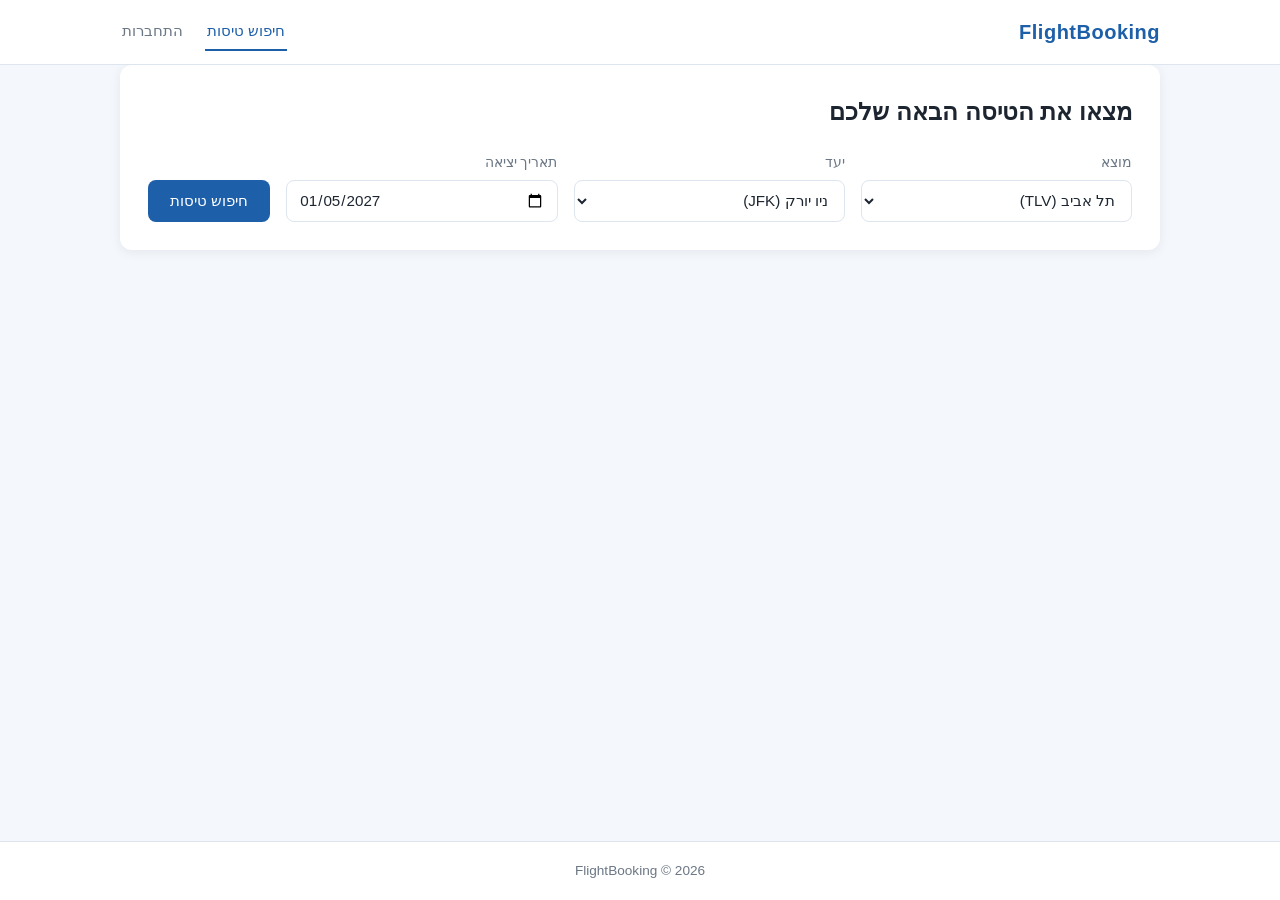
==== index.html @ f6f28b09 "Initial commit - FlightBooking client" ====
<!DOCTYPE html>
<html lang="he" dir="rtl">
<head>
    <meta charset="UTF-8">
    <meta name="viewport" content="width=device-width, initial-scale=1.0">
    <title>FlightBooking — חיפוש טיסות</title>
    <link rel="stylesheet" href="css/style.css">
</head>
<body>
    <header class="site-header">
        <div class="container header-inner">
            <a href="index.html" class="logo">FlightBooking</a>
            <nav class="nav">
                <a href="index.html" class="active">חיפוש טיסות</a>
                <a href="my-bookings.html" id="navMyBookings" hidden>ההזמנות שלי</a>
                <a href="admin.html" id="navAdmin" hidden>הוספת טיסה</a>
                <a href="login.html" id="navLogin">התחברות</a>
                <a href="#" id="navLogout" hidden>התנתקות</a>
            </nav>
        </div>
    </header>

    <main class="container">
        <section class="search-card">
            <h1>מצאו את הטיסה הבאה שלכם</h1>

            <form id="searchForm" class="search-form">
                <div class="field">
                    <label for="origin">מוצא</label>
                    <select id="origin" name="origin" required>
                        <option value="TLV" selected>תל אביב (TLV)</option>
                        <option value="JFK">ניו יורק (JFK)</option>
                        <option value="LHR">לונדון (LHR)</option>
                        <option value="CDG">פריז (CDG)</option>
                    </select>
                </div>

                <div class="field">
                    <label for="destination">יעד</label>
                    <select id="destination" name="destination" required>
                        <option value="TLV">תל אביב (TLV)</option>
                        <option value="JFK" selected>ניו יורק (JFK)</option>
                        <option value="LHR">לונדון (LHR)</option>
                        <option value="CDG">פריז (CDG)</option>
                    </select>
                </div>

                <div class="field">
                    <label for="departureDate">תאריך יציאה</label>
                    <input type="date" id="departureDate" name="departureDate" required>
                </div>

                <button type="submit" class="btn btn-primary">חיפוש טיסות</button>
            </form>

            <div id="searchMessage" class="message" style="display:none"></div>
        </section>

        <section id="resultsSection" hidden>
            <h2>טיסות זמינות</h2>
            <div id="results" class="results-grid"></div>
            <div id="pagination" class="pagination"></div>
        </section>
    </main>

    <footer class="site-footer">
        <div class="container">FlightBooking &copy; 2026</div>
    </footer>

    <script src="js/api.js"></script>
    <script src="js/auth.js"></script> 
    <script src="js/flights.js"></script>
</body>
</html>
---- css/style.css ----
/* ===== בסיס ===== */
* {
    box-sizing: border-box;
    margin: 0;
    padding: 0;
}

:root {
    --primary: #1d5fa8;
    --primary-dark: #14457d;
    --accent: #2e8b57;
    --danger: #b3261e;
    --bg: #f4f7fb;
    --card: #ffffff;
    --text: #1c2530;
    --muted: #6b7785;
    --border: #dde5ee;
    --radius: 12px;
    --shadow: 0 2px 12px rgba(21, 45, 75, 0.07);
}

body {
    font-family: "Segoe UI", "Arial", sans-serif;
    background: var(--bg);
    color: var(--text);
    line-height: 1.6;
    min-height: 100vh;
    display: flex;
    flex-direction: column;
}

.container {
    width: 100%;
    max-width: 1080px;
    margin: 0 auto;
    padding: 0 20px;
}

/* ===== כותרת ===== */
.site-header {
    background: var(--card);
    border-bottom: 1px solid var(--border);
    position: sticky;
    top: 0;
    z-index: 10;
}

.header-inner {
    display: flex;
    align-items: center;
    justify-content: space-between;
    height: 64px;
}

.logo {
    font-size: 1.25rem;
    font-weight: 700;
    color: var(--primary);
    text-decoration: none;
    letter-spacing: .5px;
}

.nav {
    display: flex;
    gap: 20px;
    align-items: center;
}

.nav a {
    color: var(--muted);
    text-decoration: none;
    font-size: .95rem;
    padding: 6px 2px;
    border-bottom: 2px solid transparent;
}

.nav a:hover,
.nav a.active {
    color: var(--primary);
    border-bottom-color: var(--primary);
}

/* ===== ראשי ===== */
main {
    flex: 1;
    padding: 32px 20px 48px;
}

h1 {
    font-size: 1.5rem;
    margin-bottom: 20px;
    font-weight: 600;
}

h2 {
    font-size: 1.2rem;
    margin: 32px 0 16px;
    font-weight: 600;
}

/* ===== כרטיס חיפוש ===== */
.search-card {
    background: var(--card);
    border-radius: var(--radius);
    box-shadow: var(--shadow);
    padding: 28px;
}

.search-form {
    display: grid;
    grid-template-columns: repeat(3, 1fr) auto;
    gap: 16px;
    align-items: end;
}

.field {
    display: flex;
    flex-direction: column;
    gap: 6px;
}

.field label {
    font-size: .875rem;
    color: var(--muted);
    font-weight: 500;
}

.field input,
.field select {
    height: 42px;
    padding: 0 12px;
    border: 1px solid var(--border);
    border-radius: 8px;
    background: #fff;
    font-size: .95rem;
    font-family: inherit;
    color: var(--text);
}

.field input:focus,
.field select:focus {
    outline: none;
    border-color: var(--primary);
    box-shadow: 0 0 0 3px rgba(29, 95, 168, .12);
}

/* ===== כפתורים ===== */
.btn {
    display: inline-flex;
    align-items: center;
    justify-content: center;
    height: 42px;
    padding: 0 22px;
    border: none;
    border-radius: 8px;
    font-size: .95rem;
    font-family: inherit;
    font-weight: 500;
    cursor: pointer;
    text-decoration: none;
    transition: background .15s, opacity .15s;
    white-space: nowrap;
}

.btn-primary {
    background: var(--primary);
    color: #fff;
}

.btn-primary:hover {
    background: var(--primary-dark);
}

.btn-secondary {
    background: #eef3f9;
    color: var(--primary);
}

.btn-secondary:hover {
    background: #e1eaf5;
}

.btn.disabled,
.btn:disabled {
    opacity: .5;
    pointer-events: none;
}

/* ===== תוצאות ===== */
.results-grid {
    display: flex;
    flex-direction: column;
    gap: 14px;
}

.flight-card {
    background: var(--card);
    border-radius: var(--radius);
    box-shadow: var(--shadow);
    padding: 20px 24px;
    display: flex;
    justify-content: space-between;
    align-items: center;
    gap: 20px;
    flex-wrap: wrap;
}

.flight-main {
    display: flex;
    flex-direction: column;
    gap: 6px;
}

.flight-number {
    font-size: .8rem;
    color: var(--muted);
    letter-spacing: .5px;
}

.flight-route {
    display: flex;
    align-items: center;
    gap: 12px;
    font-size: 1.15rem;
    font-weight: 600;
}

.flight-route .arrow {
    color: var(--muted);
    font-weight: 400;
}

.flight-time {
    display: flex;
    gap: 20px;
    font-size: .875rem;
    color: var(--muted);
    flex-wrap: wrap;
}

.flight-side {
    display: flex;
    align-items: center;
    gap: 18px;
}

.flight-price {
    font-size: 1.2rem;
    font-weight: 700;
    color: var(--accent);
}

/* ===== עימוד ===== */
.pagination {
    display: flex;
    gap: 8px;
    justify-content: center;
    margin-top: 24px;
    flex-wrap: wrap;
}

.btn-page {
    background: var(--card);
    color: var(--text);
    border: 1px solid var(--border);
    min-width: 40px;
    padding: 0 12px;
}

.btn-page.active {
    background: var(--primary);
    color: #fff;
    border-color: var(--primary);
}

/* ===== הודעות ===== */
.message {
    margin-top: 16px;
    padding: 12px 16px;
    border-radius: 8px;
    font-size: .9rem;
    background: #fdecea;
    color: var(--danger);
    border: 1px solid #f5c6c3;
}

.message-info {
    background: #eef3f9;
    color: var(--primary);
    border-color: #cfe0f3;
}

.message-success {
    background: #e8f5ee;
    color: var(--accent);
    border-color: #bfe3cf;
}

/* ===== טופס כללי ===== */
.form-card {
    background: var(--card);
    border-radius: var(--radius);
    box-shadow: var(--shadow);
    padding: 28px;
    max-width: 520px;
    margin: 0 auto;
}

.form-row {
    display: flex;
    flex-direction: column;
    gap: 6px;
    margin-bottom: 16px;
}

.form-row label {
    font-size: .875rem;
    color: var(--muted);
}

.form-row input,
.form-row select,
.form-row textarea {
    padding: 10px 12px;
    border: 1px solid var(--border);
    border-radius: 8px;
    font-size: .95rem;
    font-family: inherit;
}

.form-actions {
    display: flex;
    gap: 12px;
    margin-top: 8px;
}

/* ===== מושבים ===== */
.legend {
    display: flex;
    gap: 20px;
    margin-bottom: 16px;
    font-size: .85rem;
    color: var(--muted);
}

.legend span::before {
    content: "";
    display: inline-block;
    width: 14px;
    height: 14px;
    border-radius: 4px;
    margin-inline-end: 6px;
    vertical-align: -2px;
}

.legend .available::before { background: #e8f5ee; border: 1px solid var(--accent); }
.legend .booked::before { background: #e3e7ec; border: 1px solid #b8c2cd; }
.legend .selected::before { background: var(--primary); border: 1px solid var(--primary); }

.seats-grid {
    display: grid;
    grid-template-columns: repeat(auto-fill, minmax(64px, 1fr));
    gap: 10px;
    background: var(--card);
    padding: 24px;
    border-radius: var(--radius);
    box-shadow: var(--shadow);
}

.seat {
    height: 48px;
    border-radius: 8px;
    border: 1px solid var(--accent);
    background: #e8f5ee;
    color: var(--accent);
    font-size: .85rem;
    font-weight: 600;
    cursor: pointer;
    font-family: inherit;
}

.seat.booked {
    background: #e3e7ec;
    border-color: #b8c2cd;
    color: #8a95a1;
    cursor: not-allowed;
}

.seat.selected {
    background: var(--primary);
    border-color: var(--primary);
    color: #fff;
}

/* ===== סיכום ואישור ===== */
.summary-box {
    background: var(--card);
    border-radius: var(--radius);
    box-shadow: var(--shadow);
    padding: 24px;
    margin-bottom: 20px;
}

.summary-row {
    display: flex;
    justify-content: space-between;
    padding: 8px 0;
    border-bottom: 1px dashed var(--border);
    font-size: .95rem;
}

.summary-row:last-child {
    border-bottom: none;
    font-weight: 700;
    font-size: 1.05rem;
}

.summary-row .label {
    color: var(--muted);
}

.badge {
    display: inline-block;
    padding: 4px 12px;
    border-radius: 999px;
    font-size: .8rem;
    background: #e8f5ee;
    color: var(--accent);
}

.big-reference {
    font-size: 2rem;
    font-weight: 700;
    letter-spacing: 4px;
    color: var(--primary);
    text-align: center;
    margin: 16px 0;
}

/* ===== כותרת תחתונה ===== */
.site-footer {
    background: var(--card);
    border-top: 1px solid var(--border);
    padding: 18px 0;
    text-align: center;
    color: var(--muted);
    font-size: .85rem;
}

/* ===== רספונסיבי ===== */
@media (max-width: 720px) {
    .search-form {
        grid-template-columns: 1fr;
    }

    .flight-card {
        flex-direction: column;
        align-items: stretch;
    }

    .flight-side {
        justify-content: space-between;
    }

    .header-inner {
        height: auto;
        padding: 12px 0;
        flex-direction: column;
        gap: 10px;
    }
}
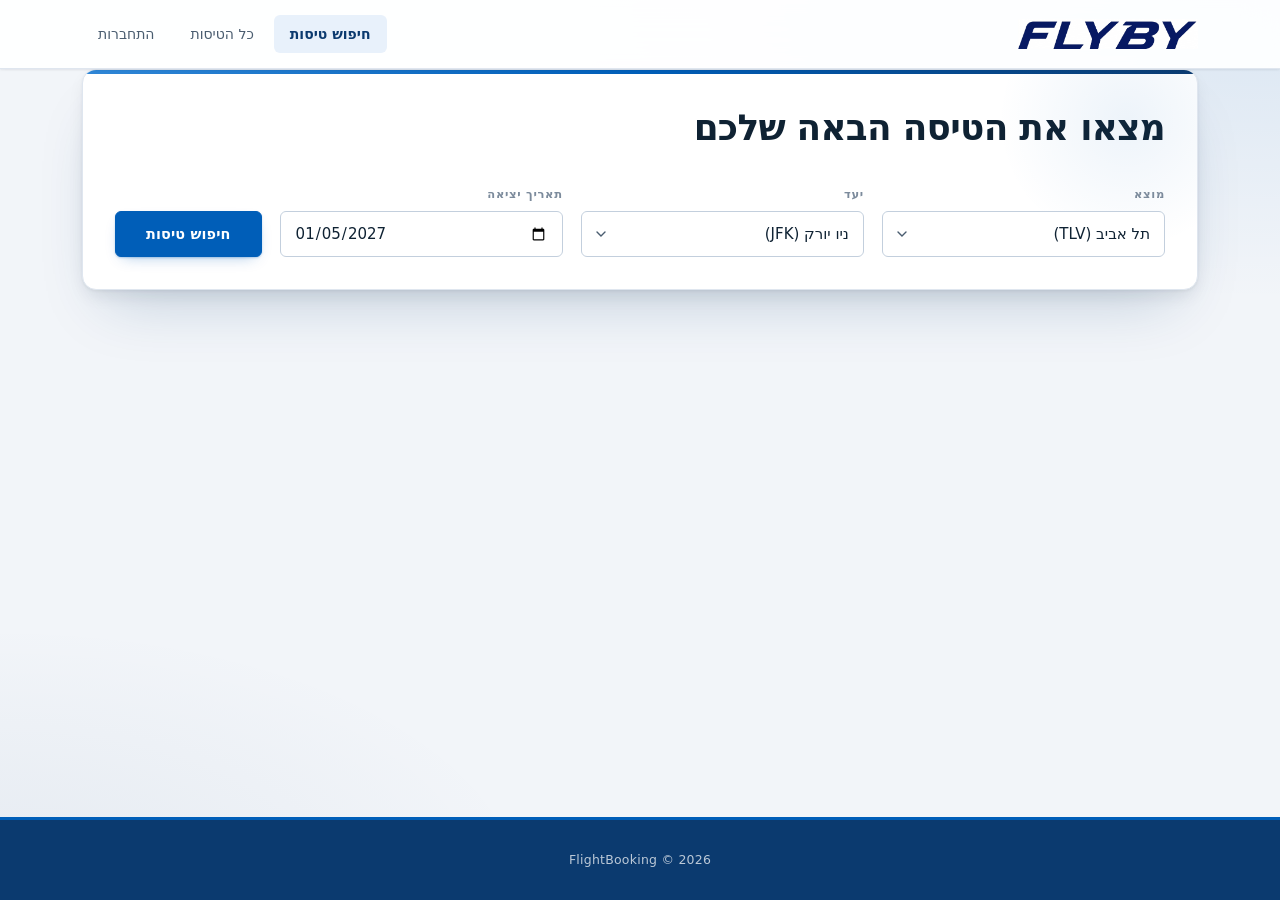
==== commit c7deaaf6: "second commit" ====
--- a/index.html
+++ b/index.html
@@ -9,9 +9,12 @@
 <body>
     <header class="site-header">
         <div class="container header-inner">
-            <a href="index.html" class="logo">FlightBooking</a>
-            <nav class="nav">
+<a href="index.html" class="logo">
+    <img src="images/לוגו האתר.jpg" alt="FlightBooking" class="logo-img">
+</a>     
+       <nav class="nav">
                 <a href="index.html" class="active">חיפוש טיסות</a>
+                <a href="flights.html">כל הטיסות</a>
                 <a href="my-bookings.html" id="navMyBookings" hidden>ההזמנות שלי</a>
                 <a href="admin.html" id="navAdmin" hidden>הוספת טיסה</a>
                 <a href="login.html" id="navLogin">התחברות</a>
--- a/css/style.css
+++ b/css/style.css
@@ -1,4 +1,4 @@
-/* ===== בסיס ===== */
+/* ===== בסיס =====
 * {
     box-sizing: border-box;
     margin: 0;
@@ -37,6 +37,7 @@
 }
 
 /* ===== כותרת ===== */
+/*
 .site-header {
     background: var(--card);
     border-bottom: 1px solid var(--border);
@@ -81,6 +82,7 @@
 }
 
 /* ===== ראשי ===== */
+/*
 main {
     flex: 1;
     padding: 32px 20px 48px;
@@ -98,7 +100,7 @@
     font-weight: 600;
 }
 
-/* ===== כרטיס חיפוש ===== */
+/* ===== כרטיס0 חיפוש ===== *//*
 .search-card {
     background: var(--card);
     border-radius: var(--radius);
@@ -144,7 +146,7 @@
     box-shadow: 0 0 0 3px rgba(29, 95, 168, .12);
 }
 
-/* ===== כפתורים ===== */
+/* ===== כפתורים ===== *//*
 .btn {
     display: inline-flex;
     align-items: center;
@@ -186,7 +188,7 @@
     pointer-events: none;
 }
 
-/* ===== תוצאות ===== */
+/* ===== תוצאות ===== *//*
 .results-grid {
     display: flex;
     flex-direction: column;
@@ -250,7 +252,7 @@
     color: var(--accent);
 }
 
-/* ===== עימוד ===== */
+/* ===== עימוד ===== *//*
 .pagination {
     display: flex;
     gap: 8px;
@@ -273,7 +275,7 @@
     border-color: var(--primary);
 }
 
-/* ===== הודעות ===== */
+/* ===== הודעות ===== *//*
 .message {
     margin-top: 16px;
     padding: 12px 16px;
@@ -296,7 +298,7 @@
     border-color: #bfe3cf;
 }
 
-/* ===== טופס כללי ===== */
+/* ===== טופס כללי ===== *//*
 .form-card {
     background: var(--card);
     border-radius: var(--radius);
@@ -334,7 +336,7 @@
     margin-top: 8px;
 }
 
-/* ===== מושבים ===== */
+/* ===== מושבים ===== *//*
 .legend {
     display: flex;
     gap: 20px;
@@ -392,7 +394,7 @@
     color: #fff;
 }
 
-/* ===== סיכום ואישור ===== */
+/* ===== סיכום ואישור ===== *//*
 .summary-box {
     background: var(--card);
     border-radius: var(--radius);
@@ -437,7 +439,7 @@
     margin: 16px 0;
 }
 
-/* ===== כותרת תחתונה ===== */
+/* ===== כותרת תחתונה ===== *//*
 .site-footer {
     background: var(--card);
     border-top: 1px solid var(--border);
@@ -447,7 +449,7 @@
     font-size: .85rem;
 }
 
-/* ===== רספונסיבי ===== */
+/* ===== רספונסיבי ===== *//*
 @media (max-width: 720px) {
     .search-form {
         grid-template-columns: 1fr;
@@ -468,4 +470,2091 @@
         flex-direction: column;
         gap: 10px;
     }
-}+} */
+ /* ===== יסוד ===== */
+/* ===================================================================
+   FlightBooking — עיצוב מודרני, בהיר ומאיר
+   =================================================================== */
+/* =====================================================================
+   FlightBooking — Design System
+   Refined editorial interface · warm ivory ground
+   ===================================================================== */
+
+/* *,
+*::before,
+*::after {
+    box-sizing: border-box;
+    margin: 0;
+    padding: 0;
+}
+
+:root { */
+    /* ---------- Warm, quiet surfaces ---------- */
+    /* --canvas: #f6f3ed;
+    --canvas-deep: #efeae1;
+    --surface: #fffdf9;
+    --surface-sunk: #f0ece4;
+    --ink: #12100d;
+    --text: #1b1814;
+    --text-2: #56504a;
+    --text-3: #8d857c;
+    --hairline: #e5dfd4;
+    --hairline-2: #d0c8ba; */
+
+    /* ---------- Accent ---------- */
+    /* --accent: #1c3f52;
+    --accent-ink: #142e3c;
+    --accent-wash: #eaf0f3;
+    --brass: #9b7d47;
+    --brass-wash: #f5efe2; */
+
+    /* ---------- Status ---------- */
+    /* --ok: #2c6349;
+    --ok-wash: #edf3ee;
+    --err: #8f3b30;
+    --err-wash: #f9efed;
+
+    --font-display: "Heebo", "Assistant", "Segoe UI", system-ui, sans-serif;
+    --font-body: "Heebo", "Assistant", "Segoe UI", system-ui, sans-serif; */
+
+    /* ---------- Elevation · warm shadows ---------- */
+    /* --e1: 0 1px 2px rgba(64, 50, 32, .05),
+          0 1px 1px rgba(64, 50, 32, .03);
+    --e2: 0 1px 2px rgba(64, 50, 32, .05),
+          0 3px 6px -2px rgba(64, 50, 32, .06),
+          0 12px 24px -12px rgba(64, 50, 32, .12);
+    --e3: 0 1px 2px rgba(64, 50, 32, .06),
+          0 6px 12px -4px rgba(64, 50, 32, .08),
+          0 32px 64px -24px rgba(64, 50, 32, .18);
+
+    --r-sm: 5px;
+    --r-md: 9px;
+    --r-lg: 13px;
+    --r-full: 999px;
+
+    --ease: cubic-bezier(.2, .65, .3, 1);
+    --dur: .22s;
+    --dur-slow: .4s;
+}
+
+html {
+    -webkit-text-size-adjust: 100%;
+    scroll-behavior: smooth;
+}
+
+body {
+    font-family: var(--font-body);
+    font-size: 15px;
+    background-color: var(--canvas);
+    background-image:
+        radial-gradient(1200px 600px at 100% 0%, rgba(155, 125, 71, .045), transparent 65%),
+        radial-gradient(900px 500px at 0% 100%, rgba(28, 63, 82, .035), transparent 65%);
+    background-repeat: no-repeat;
+    background-attachment: fixed;
+    color: var(--text);
+    line-height: 1.65;
+    min-height: 100vh;
+    display: flex;
+    flex-direction: column;
+    -webkit-font-smoothing: antialiased;
+    -moz-osx-font-smoothing: grayscale;
+    font-feature-settings: "kern" 1, "liga" 1;
+    text-rendering: optimizeLegibility;
+}
+
+.container {
+    width: 100%;
+    max-width: 1180px;
+    margin: 0 auto;
+    padding: 0 32px;
+}
+
+::selection {
+    background: rgba(155, 125, 71, .22);
+    color: var(--ink);
+} */
+
+/* =========================================================
+   HEADER
+   ========================================================= */
+/* .site-header {
+    background: rgba(246, 243, 237, .82);
+    backdrop-filter: saturate(150%) blur(20px);
+    -webkit-backdrop-filter: saturate(150%) blur(20px);
+    border-bottom: 1px solid var(--hairline);
+    position: sticky;
+    top: 0;
+    z-index: 60;
+}
+
+.header-inner {
+    display: flex;
+    align-items: center;
+    justify-content: space-between;
+    height: 72px;
+    gap: 40px;
+}
+
+.logo {
+    font-family: var(--font-display);
+    font-size: .9rem;
+    font-weight: 700;
+    color: var(--ink);
+    text-decoration: none;
+    letter-spacing: .16em;
+    text-transform: uppercase;
+    display: inline-flex;
+    align-items: center;
+    gap: 12px;
+    position: relative;
+    transition: color var(--dur) var(--ease);
+}
+
+.logo::before {
+    content: "";
+    width: 18px;
+    height: 18px;
+    border: 1px solid var(--brass);
+    border-radius: 50%;
+    transition: border-color var(--dur) var(--ease);
+}
+
+.logo::after {
+    content: "";
+    position: absolute;
+    width: 18px;
+    height: 1px;
+    background: var(--brass);
+    transform: rotate(-35deg);
+    transition: background var(--dur) var(--ease);
+}
+
+.logo:hover {
+    color: var(--accent);
+}
+
+.nav {
+    display: flex;
+    gap: 2px;
+    align-items: center;
+}
+
+.nav a {
+    color: var(--text-2);
+    text-decoration: none;
+    font-size: .85rem;
+    font-weight: 500;
+    padding: 8px 15px;
+    border-radius: var(--r-sm);
+    position: relative;
+    transition: color var(--dur) var(--ease), background var(--dur) var(--ease);
+}
+
+.nav a:hover {
+    color: var(--ink);
+    background: rgba(0, 0, 0, .035);
+}
+
+.nav a.active {
+    color: var(--ink);
+    font-weight: 600;
+}
+
+.nav a.active::after {
+    content: "";
+    position: absolute;
+    inset-inline: 15px;
+    bottom: -1px;
+    height: 1px;
+    background: var(--brass);
+} */
+
+/* =========================================================
+   MAIN
+   ========================================================= */
+/* main {
+    flex: 1;
+    padding: 64px 32px 104px;
+}
+
+h1 {
+    font-family: var(--font-display);
+    font-size: clamp(1.6rem, 2.5vw, 2.15rem);
+    font-weight: 700;
+    letter-spacing: -.02em;
+    line-height: 1.22;
+    color: var(--ink);
+    margin-bottom: 44px;
+    max-width: 28ch;
+}
+
+h2 {
+    font-size: .78rem;
+    margin: 60px 0 24px;
+    font-weight: 700;
+    letter-spacing: .16em;
+    text-transform: uppercase;
+    color: var(--text-3);
+    display: flex;
+    align-items: center;
+    gap: 18px;
+}
+
+h2::after {
+    content: "";
+    flex: 1;
+    height: 1px;
+    background: linear-gradient(to left, var(--hairline), transparent);
+} */
+
+/* =========================================================
+   SEARCH
+   ========================================================= */
+/* .search-card {
+    background: var(--surface);
+    border: 1px solid var(--hairline);
+    border-radius: var(--r-lg);
+    padding: 34px 32px 30px;
+    box-shadow: var(--e3);
+    position: relative;
+}
+
+.search-card::before {
+    content: "";
+    position: absolute;
+    top: -1px;
+    inset-inline-start: 32px;
+    width: 48px;
+    height: 2px;
+    background: var(--brass);
+    border-radius: 0 0 2px 2px;
+}
+
+.search-form {
+    display: grid;
+    grid-template-columns: repeat(3, 1fr) auto;
+    gap: 22px;
+    align-items: end;
+}
+
+.field {
+    display: flex;
+    flex-direction: column;
+    gap: 9px;
+}
+
+.field label {
+    font-size: .69rem;
+    color: var(--text-3);
+    font-weight: 600;
+    letter-spacing: .14em;
+    text-transform: uppercase;
+}
+
+.field input,
+.field select {
+    height: 42px;
+    padding: 0 2px;
+    border: none;
+    border-bottom: 1px solid var(--hairline-2);
+    border-radius: 0;
+    background: transparent;
+    font-size: .9375rem;
+    font-family: inherit;
+    color: var(--ink);
+    transition: border-color var(--dur) var(--ease);
+}
+
+.field input::placeholder {
+    color: var(--text-3);
+}
+
+.field input:hover,
+.field select:hover {
+    border-bottom-color: var(--brass);
+}
+
+.field input:focus,
+.field select:focus {
+    outline: none;
+    border-bottom-color: var(--ink);
+    box-shadow: inset 0 -1px 0 0 var(--ink);
+}
+
+.field select {
+    cursor: pointer;
+    appearance: none;
+    -webkit-appearance: none;
+    background-image: url("data:image/svg+xml,%3Csvg xmlns='http://www.w3.org/2000/svg' width='10' height='6' viewBox='0 0 10 6'%3E%3Cpath d='M1 1l4 4 4-4' stroke='%238d857c' stroke-width='1.3' fill='none' stroke-linecap='round'/%3E%3C/svg%3E");
+    background-repeat: no-repeat;
+    background-position: left 2px center;
+    padding-inline-end: 18px;
+} */
+
+/* =========================================================
+   BUTTONS
+   ========================================================= */
+/* .btn { */
+    /* display: inline-flex;
+    align-items: center;
+    justify-content: center;
+    height: 44px;
+    padding: 0 28px;
+    border: 1px solid transparent;
+    border-radius: var(--r-sm);
+    font-size: .85rem;
+    font-family: inherit;
+    font-weight: 600;
+    letter-spacing: .02em;
+    cursor: pointer;
+    text-decoration: none;
+    white-space: nowrap;
+    transition: background var(--dur) var(--ease),
+                color var(--dur) var(--ease),
+                border-color var(--dur) var(--ease),
+                box-shadow var(--dur) var(--ease);
+}
+
+.btn:focus-visible {
+    outline: 1px solid var(--accent);
+    outline-offset: 3px;
+}
+
+.btn-primary {
+    background: var(--ink);
+    color: #fffdf9;
+    border-color: var(--ink);
+    box-shadow: 0 1px 2px rgba(18, 16, 13, .2);
+}
+
+.btn-primary:hover {
+    background: var(--accent);
+    border-color: var(--accent);
+    box-shadow: 0 4px 14px -6px rgba(20, 46, 60, .55);
+}
+
+.btn-secondary {
+    background: transparent;
+    color: var(--ink);
+    border-color: var(--hairline-2);
+}
+
+.btn-secondary:hover {
+    border-color: var(--ink);
+    background: var(--surface);
+}
+
+.btn.disabled,
+.btn:disabled {
+    opacity: .32;
+    pointer-events: none;
+    box-shadow: none;
+} */
+
+/* =========================================================
+   RESULTS
+   ========================================================= */
+/* .results-grid {
+    display: flex;
+    flex-direction: column;
+    gap: 1px;
+    background: var(--hairline);
+    border: 1px solid var(--hairline);
+    border-radius: var(--r-lg);
+    overflow: hidden;
+    box-shadow: var(--e1);
+}
+
+.flight-card {
+    background: var(--surface);
+    padding: 26px 32px;
+    display: flex;
+    justify-content: space-between;
+    align-items: center;
+    gap: 32px;
+    flex-wrap: wrap;
+    position: relative;
+    transition: background var(--dur) var(--ease), box-shadow var(--dur) var(--ease);
+}
+
+.flight-card::before {
+    content: "";
+    position: absolute;
+    inset-block: 0;
+    inset-inline-start: 0;
+    width: 2px;
+    background: var(--brass);
+    transform: scaleY(0);
+    transform-origin: center;
+    transition: transform var(--dur-slow) var(--ease);
+}
+
+.flight-card:hover {
+    background: #fffefb;
+    box-shadow: inset 0 0 0 1px rgba(155, 125, 71, .08);
+}
+
+.flight-card:hover::before {
+    transform: scaleY(1);
+}
+
+.flight-main {
+    display: flex;
+    flex-direction: column;
+    gap: 10px;
+}
+
+.flight-number {
+    font-size: .67rem;
+    color: var(--text-3);
+    letter-spacing: .16em;
+    font-weight: 600;
+    text-transform: uppercase;
+    font-variant-numeric: tabular-nums;
+}
+
+.flight-route {
+    display: flex;
+    align-items: center;
+    gap: 16px;
+    font-family: var(--font-display);
+    font-size: 1.0625rem;
+    font-weight: 700;
+    letter-spacing: -.01em;
+    color: var(--ink);
+}
+
+.flight-route .arrow {
+    color: var(--hairline-2);
+    font-weight: 400;
+    font-size: .85rem;
+    transition: color var(--dur) var(--ease);
+}
+
+.flight-card:hover .arrow {
+    color: var(--brass);
+}
+
+.flight-time {
+    display: flex;
+    gap: 24px;
+    font-size: .8rem;
+    color: var(--text-2);
+    flex-wrap: wrap;
+    font-variant-numeric: tabular-nums;
+}
+
+.flight-side {
+    display: flex;
+    align-items: center;
+    gap: 26px;
+}
+
+.flight-price {
+    font-family: var(--font-display);
+    font-size: 1.1875rem;
+    font-weight: 700;
+    color: var(--ink);
+    letter-spacing: -.01em;
+    font-variant-numeric: tabular-nums;
+} */
+
+/* =========================================================
+   PAGINATION
+   ========================================================= */
+/* .pagination {
+    display: flex;
+    gap: 2px;
+    justify-content: center;
+    margin-top: 44px;
+    flex-wrap: wrap;
+}
+
+.btn-page {
+    background: transparent;
+    color: var(--text-2);
+    border: 1px solid transparent;
+    min-width: 38px;
+    height: 38px;
+    padding: 0 10px;
+    border-radius: var(--r-sm);
+    font-family: inherit;
+    font-weight: 500;
+    font-size: .8rem;
+    cursor: pointer;
+    font-variant-numeric: tabular-nums;
+    transition: background var(--dur) var(--ease),
+                color var(--dur) var(--ease),
+                border-color var(--dur) var(--ease);
+}
+
+.btn-page:hover {
+    background: var(--surface);
+    border-color: var(--hairline);
+    color: var(--ink);
+}
+
+.btn-page.active {
+    background: var(--ink);
+    color: #fffdf9;
+    border-color: var(--ink);
+    font-weight: 600;
+    box-shadow: 0 1px 2px rgba(18, 16, 13, .2);
+} */
+
+/* =========================================================
+   MESSAGES
+   ========================================================= */
+/* .message {
+    margin-top: 20px;
+    padding: 12px 16px;
+    border-radius: var(--r-sm);
+    font-size: .8rem;
+    line-height: 1.55;
+    color: var(--err);
+    background: var(--err-wash);
+    border: 1px solid #ecdbd7;
+    border-inline-start: 2px solid var(--err);
+}
+
+.message-info {
+    color: var(--accent);
+    background: var(--accent-wash);
+    border-color: #dce6ea;
+    border-inline-start-color: var(--accent);
+}
+
+.message-success {
+    color: var(--ok);
+    background: var(--ok-wash);
+    border-color: #dce7df;
+    border-inline-start-color: var(--brass);
+} */
+
+/* =========================================================
+   FORM
+   ========================================================= */
+/* .form-card {
+    background: var(--surface);
+    border: 1px solid var(--hairline);
+    border-radius: var(--r-lg);
+    padding: 42px;
+    max-width: 540px;
+    margin: 0 auto;
+    box-shadow: var(--e2);
+}
+
+.form-row {
+    display: flex;
+    flex-direction: column;
+    gap: 9px;
+    margin-bottom: 26px;
+}
+
+.form-row label {
+    font-size: .69rem;
+    color: var(--text-3);
+    font-weight: 600;
+    letter-spacing: .14em;
+    text-transform: uppercase;
+}
+
+.form-row input,
+.form-row select,
+.form-row textarea {
+    padding: 10px 0;
+    border: none;
+    border-bottom: 1px solid var(--hairline-2);
+    border-radius: 0;
+    font-size: .9375rem;
+    font-family: inherit;
+    color: var(--ink);
+    background: transparent;
+    transition: border-color var(--dur) var(--ease);
+}
+
+.form-row textarea {
+    border: 1px solid var(--hairline-2);
+    border-radius: var(--r-sm);
+    padding: 12px 14px;
+    resize: vertical;
+    min-height: 96px;
+    background: #fffefb;
+}
+
+.form-row input:focus,
+.form-row select:focus,
+.form-row textarea:focus {
+    outline: none;
+    border-color: var(--ink);
+    box-shadow: inset 0 -1px 0 0 var(--ink);
+}
+
+.form-row textarea:focus {
+    box-shadow: none;
+    border-color: var(--ink);
+}
+
+.form-actions {
+    display: flex;
+    gap: 10px;
+    margin-top: 10px;
+} */
+
+/* =========================================================
+   SEATS
+   ========================================================= */
+/* .legend {
+    display: flex;
+    gap: 28px;
+    margin-bottom: 24px;
+    font-size: .73rem;
+    color: var(--text-3);
+    font-weight: 500;
+    letter-spacing: .05em;
+    flex-wrap: wrap;
+}
+
+.legend span {
+    display: inline-flex;
+    align-items: center;
+    gap: 9px;
+}
+
+.legend span::before {
+    content: "";
+    width: 12px;
+    height: 12px;
+    border-radius: 3px;
+    flex-shrink: 0;
+}
+
+.legend .available::before { background: var(--surface); border: 1px solid var(--hairline-2); }
+.legend .booked::before { background: var(--surface-sunk); border: 1px solid var(--hairline); }
+.legend .selected::before { background: var(--ink); border: 1px solid var(--ink); }
+
+.seats-grid {
+    display: grid;
+    grid-template-columns: repeat(auto-fill, minmax(56px, 1fr));
+    gap: 8px;
+    background: var(--surface);
+    padding: 32px;
+    border-radius: var(--r-lg);
+    border: 1px solid var(--hairline);
+    box-shadow: var(--e1);
+}
+
+.seat {
+    height: 44px;
+    border-radius: var(--r-sm);
+    border: 1px solid var(--hairline-2);
+    background: var(--surface);
+    color: var(--text-2);
+    font-size: .73rem;
+    font-weight: 600;
+    cursor: pointer;
+    font-family: inherit;
+    font-variant-numeric: tabular-nums;
+    transition: border-color var(--dur) var(--ease),
+                color var(--dur) var(--ease),
+                background var(--dur) var(--ease);
+}
+
+.seat:hover:not(.booked):not(.selected) {
+    border-color: var(--brass);
+    color: var(--ink);
+}
+
+.seat.booked {
+    background: var(--surface-sunk);
+    border-color: var(--hairline);
+    color: #bdb4a8;
+    cursor: not-allowed;
+}
+
+.seat.selected {
+    background: var(--ink);
+    border-color: var(--ink);
+    color: #fffdf9;
+} */
+
+/* =========================================================
+   SUMMARY
+   ========================================================= */
+/* .summary-box {
+    background: var(--surface);
+    border: 1px solid var(--hairline);
+    border-radius: var(--r-lg);
+    padding: 32px;
+    margin-bottom: 24px;
+    box-shadow: var(--e1);
+}
+
+.summary-row {
+    display: flex;
+    justify-content: space-between;
+    align-items: baseline;
+    padding: 14px 0;
+    border-bottom: 1px solid var(--hairline);
+    font-size: .85rem;
+    gap: 16px;
+    font-variant-numeric: tabular-nums;
+}
+
+.summary-row:last-child {
+    border-bottom: none;
+    padding-top: 20px;
+    margin-top: 4px;
+    border-top: 1px solid var(--ink);
+    font-weight: 700;
+    font-size: 1rem;
+    color: var(--ink);
+}
+
+.summary-row .label {
+    color: var(--text-3);
+    font-weight: 500;
+}
+
+.badge {
+    display: inline-flex;
+    align-items: center;
+    padding: 4px 12px;
+    border-radius: var(--r-full);
+    font-size: .66rem;
+    font-weight: 700;
+    letter-spacing: .12em;
+    text-transform: uppercase;
+    background: var(--brass-wash);
+    color: #7c6238;
+    border: 1px solid #e8dcc2;
+}
+
+.big-reference {
+    font-family: "SF Mono", "Consolas", "Courier New", monospace;
+    font-size: 1.8rem;
+    font-weight: 500;
+    letter-spacing: .3em;
+    color: var(--ink);
+    text-align: center;
+    margin: 28px 0;
+    font-variant-numeric: tabular-nums;
+    background: var(--surface-sunk);
+    border: 1px solid var(--hairline);
+    border-radius: var(--r-md);
+    padding: 22px 16px;
+    direction: ltr;
+} */
+
+/* =========================================================
+   FOOTER
+   ========================================================= */
+/* .site-footer {
+    background: var(--surface);
+    border-top: 1px solid var(--hairline);
+    padding: 34px 0;
+    color: var(--text-3);
+    font-size: .73rem;
+    letter-spacing: .08em;
+    text-align: center;
+} */
+
+/* =========================================================
+   RESPONSIVE
+   ========================================================= */
+/* @media (max-width: 900px) {
+    .search-form {
+        grid-template-columns: 1fr 1fr;
+        gap: 20px;
+    }
+
+    .search-form .btn {
+        grid-column: 1 / -1;
+        width: 100%;
+    }
+}
+
+@media (max-width: 720px) {
+    .container {
+        padding: 0 20px;
+    }
+
+    main {
+        padding: 40px 20px 68px;
+    }
+
+    h1 {
+        margin-bottom: 30px;
+    }
+
+    .search-card,
+    .form-card,
+    .summary-box {
+        padding: 26px 20px;
+    }
+
+    .search-card::before {
+        inset-inline-start: 20px;
+    }
+
+    .search-form {
+        grid-template-columns: 1fr;
+    }
+
+    .flight-card {
+        padding: 20px;
+        flex-direction: column;
+        align-items: stretch;
+        gap: 18px;
+    }
+
+    .flight-side {
+        justify-content: space-between;
+        padding-top: 18px;
+        border-top: 1px solid var(--hairline);
+    }
+
+    .header-inner {
+        height: auto;
+        padding: 16px 0;
+        flex-direction: column;
+        gap: 14px;
+    }
+
+    .nav {
+        flex-wrap: wrap;
+        justify-content: center;
+    }
+
+    .seats-grid {
+        padding: 20px;
+    }
+
+    .big-reference {
+        font-size: 1.3rem;
+        letter-spacing: .22em;
+    }
+} */
+
+/* @media (prefers-reduced-motion: reduce) {
+    *,
+    *::before,
+    *::after {
+        transition-duration: .01ms !important;
+        animation-duration: .01ms !important;
+    }
+    html {
+        scroll-behavior: auto;
+    }
+}
+.filters {
+  display: flex;
+  flex-wrap: wrap;
+  gap: 8px;
+  align-items: center;
+  margin: 16px 0;
+}
+.filters input[type="text"] { width: 120px; text-transform: uppercase; }
+.filter-date { display: flex; align-items: center; gap: 4px; }
+.seat-btn.seat-mine::after {
+    content: " ✓";
+    font-size: 10px;
+}
+.seat-btn.seat-releasing {
+    background: #fff5e6;
+    border-color: #e0a030;
+    color: #b07000;
+    font-weight: 600;
+    text-decoration: line-through;
+}
+.seat-dot.seat-releasing { background: #fff5e6; border: 1px solid #e0a030; } */
+
+/* =====================================================================
+   FlightBooking — Design System
+   Aviation blue · clean corporate interface
+   ===================================================================== */
+
+*,
+*::before,
+*::after {
+    box-sizing: border-box;
+    margin: 0;
+    padding: 0;
+}
+
+:root {
+    /* ---------- Surfaces ---------- */
+    --canvas: #f2f5f9;
+    --canvas-deep: #e8edf5;
+    --surface: #ffffff;
+    --surface-sunk: #eef2f7;
+    --ink: #0f2233;
+    --text: #1a2b3c;
+    --text-2: #4a5d70;
+    --text-3: #7c8b9c;
+    --hairline: #dfe6ef;
+    --hairline-2: #c3cfdd;
+
+    /* ---------- Brand ---------- */
+    --brand: #0b3a6f;
+    --brand-ink: #082a52;
+    --brand-mid: #005eb8;
+    --brand-light: #2f86d6;
+    --brand-wash: #e8f1fb;
+    --brand-wash-2: #d4e5f8;
+
+    /* ---------- Status ---------- */
+    --ok: #197048;
+    --ok-wash: #e9f5ee;
+    --err: #b3261e;
+    --err-wash: #fdecea;
+
+    --font-display: "Heebo", "Assistant", "Segoe UI", system-ui, sans-serif;
+    --font-body: "Heebo", "Assistant", "Segoe UI", system-ui, sans-serif;
+
+    /* ---------- Elevation ---------- */
+    --e1: 0 1px 2px rgba(15, 34, 51, .05),
+          0 1px 3px rgba(15, 34, 51, .04);
+    --e2: 0 1px 3px rgba(15, 34, 51, .06),
+          0 4px 10px -2px rgba(15, 34, 51, .08),
+          0 16px 32px -16px rgba(15, 34, 51, .14);
+    --e3: 0 1px 3px rgba(15, 34, 51, .06),
+          0 8px 18px -4px rgba(15, 34, 51, .10),
+          0 32px 64px -24px rgba(11, 58, 111, .22);
+
+    --r-sm: 6px;
+    --r-md: 10px;
+    --r-lg: 14px;
+    --r-full: 999px;
+
+    --ease: cubic-bezier(.2, .65, .3, 1);
+    --dur: .18s;
+    --dur-slow: .35s;
+}
+
+html {
+    -webkit-text-size-adjust: 100%;
+    scroll-behavior: smooth;
+}
+
+body {
+    font-family: var(--font-body);
+    font-size: 15px;
+    background-color: var(--canvas);
+    background-image:
+        radial-gradient(1200px 500px at 100% 0%, rgba(0, 94, 184, .10), transparent 60%),
+        radial-gradient(900px 460px at 0% 100%, rgba(11, 58, 111, .06), transparent 60%);
+    background-repeat: no-repeat;
+    background-attachment: fixed;
+    color: var(--text);
+    line-height: 1.6;
+    min-height: 100vh;
+    display: flex;
+    flex-direction: column;
+    -webkit-font-smoothing: antialiased;
+    -moz-osx-font-smoothing: grayscale;
+    text-rendering: optimizeLegibility;
+}
+
+.container {
+    width: 100%;
+    max-width: 1180px;
+    margin: 0 auto;
+    padding: 0 32px;
+}
+
+::selection {
+    background: rgba(0, 94, 184, .18);
+    color: var(--ink);
+}
+
+/* =========================================================
+   HEADER
+   ========================================================= */
+.site-header {
+    background: rgba(255, 255, 255, .92);
+    backdrop-filter: saturate(180%) blur(16px);
+    -webkit-backdrop-filter: saturate(180%) blur(16px);
+    border-bottom: 1px solid var(--hairline);
+    box-shadow: var(--e1);
+    position: sticky;
+    top: 0;
+    z-index: 60;
+}
+
+.header-inner {
+    display: flex;
+    align-items: center;
+    justify-content: space-between;
+    height: 68px;
+    gap: 32px;
+}
+
+.logo {
+    font-family: var(--font-display);
+    font-size: 1.05rem;
+    font-weight: 800;
+    color: var(--brand);
+    text-decoration: none;
+    letter-spacing: -.01em;
+    display: inline-flex;
+    align-items: center;
+    gap: 10px;
+    transition: color var(--dur) var(--ease);
+}
+
+/* .logo::before {
+    content: "";
+    width: 26px;
+    height: 26px;
+    background: var(--brand);
+    border-radius: 6px;
+    position: relative;
+    box-shadow: inset 0 0 0 2px rgba(255, 255, 255, .22);
+}
+
+.logo::after {
+    content: "";
+    position: absolute;
+    width: 12px;
+    height: 2px;
+    background: #fff;
+    border-radius: 1px;
+    transform: translateX(18px) rotate(-45deg);
+    box-shadow: 0 -4px 0 #fff, 0 4px 0 #fff;
+}
+
+.logo:hover {
+    color: var(--brand-mid);
+} */
+.logo {
+    display: inline-flex;
+    align-items: center;
+    text-decoration: none;
+    transition: opacity var(--dur) var(--ease);
+}
+
+.logo:hover {
+    opacity: .85;
+}
+
+.logo-img {
+    height: 40px;
+    width: auto;
+    max-width: 180px;
+    object-fit: contain;
+    display: block;
+}
+.nav {
+    display: flex;
+    gap: 4px;
+    align-items: center;
+}
+
+.nav a {
+    color: var(--text-2);
+    text-decoration: none;
+    font-size: .875rem;
+    font-weight: 500;
+    padding: 8px 16px;
+    border-radius: var(--r-sm);
+    position: relative;
+    transition: color var(--dur) var(--ease), background var(--dur) var(--ease);
+}
+
+.nav a:hover {
+    color: var(--brand);
+    background: var(--brand-wash);
+}
+
+.nav a.active {
+    color: var(--brand);
+    font-weight: 600;
+    background: var(--brand-wash);
+}
+
+/* =========================================================
+   MAIN
+   ========================================================= */
+main {
+    flex: 1;
+    padding: 56px 32px 96px;
+}
+
+h1 {
+    font-family: var(--font-display);
+    font-size: clamp(1.65rem, 2.8vw, 2.3rem);
+    font-weight: 800;
+    letter-spacing: -.02em;
+    line-height: 1.2;
+    color: var(--ink);
+    margin-bottom: 36px;
+    max-width: 26ch;
+}
+
+h2 {
+    font-size: .82rem;
+    margin: 56px 0 20px;
+    font-weight: 700;
+    letter-spacing: .1em;
+    text-transform: uppercase;
+    color: var(--text-3);
+    display: flex;
+    align-items: center;
+    gap: 16px;
+}
+
+h2::after {
+    content: "";
+    flex: 1;
+    height: 1px;
+    background: linear-gradient(to left, var(--hairline), transparent);
+}
+
+/* =========================================================
+   SEARCH CARD
+   ========================================================= */
+.search-card {
+    background: var(--surface);
+    border: 1px solid var(--hairline);
+    border-radius: var(--r-lg);
+    padding: 36px 32px 32px;
+    box-shadow: var(--e3);
+    position: relative;
+    overflow: hidden;
+}
+
+.search-card::before {
+    content: "";
+    position: absolute;
+    inset: 0 0 auto 0;
+    height: 4px;
+    background: linear-gradient(to left, var(--brand), var(--brand-mid), var(--brand-light));
+}
+
+.search-card::after {
+    content: "";
+    position: absolute;
+    top: -80px;
+    inset-inline-start: -60px;
+    width: 260px;
+    height: 260px;
+    background: radial-gradient(circle, rgba(0, 94, 184, .07), transparent 70%);
+    pointer-events: none;
+}
+
+.search-form {
+    display: grid;
+    grid-template-columns: repeat(3, 1fr) auto;
+    gap: 18px;
+    align-items: end;
+    position: relative;
+    z-index: 1;
+}
+
+.field {
+    display: flex;
+    flex-direction: column;
+    gap: 8px;
+}
+
+.field label {
+    font-size: .72rem;
+    color: var(--text-3);
+    font-weight: 600;
+    letter-spacing: .06em;
+}
+
+.field input,
+.field select {
+    height: 46px;
+    padding: 0 14px;
+    border: 1px solid var(--hairline-2);
+    border-radius: var(--r-sm);
+    background: var(--surface);
+    font-size: .9375rem;
+    font-family: inherit;
+    color: var(--ink);
+    transition: border-color var(--dur) var(--ease),
+                box-shadow var(--dur) var(--ease);
+}
+
+.field input::placeholder {
+    color: var(--text-3);
+}
+
+.field input:hover,
+.field select:hover {
+    border-color: var(--brand-light);
+}
+
+.field input:focus,
+.field select:focus {
+    outline: none;
+    border-color: var(--brand-mid);
+    box-shadow: 0 0 0 3px rgba(0, 94, 184, .14);
+}
+
+.field select {
+    cursor: pointer;
+    appearance: none;
+    -webkit-appearance: none;
+    background-image: url("data:image/svg+xml,%3Csvg xmlns='http://www.w3.org/2000/svg' width='10' height='6' viewBox='0 0 10 6'%3E%3Cpath d='M1 1l4 4 4-4' stroke='%234a5d70' stroke-width='1.4' fill='none' stroke-linecap='round'/%3E%3C/svg%3E");
+    background-repeat: no-repeat;
+    background-position: left 14px center;
+    padding-inline-end: 36px;
+}
+
+/* =========================================================
+   BUTTONS
+   ========================================================= */
+.btn {
+    display: inline-flex;
+    align-items: center;
+    justify-content: center;
+    height: 46px;
+    padding: 0 30px;
+    border: 1px solid transparent;
+    border-radius: var(--r-sm);
+    font-size: .9rem;
+    font-family: inherit;
+    font-weight: 600;
+    letter-spacing: .01em;
+    cursor: pointer;
+    text-decoration: none;
+    white-space: nowrap;
+    transition: background var(--dur) var(--ease),
+                color var(--dur) var(--ease),
+                border-color var(--dur) var(--ease),
+                box-shadow var(--dur) var(--ease),
+                transform var(--dur) var(--ease);
+}
+
+.btn:focus-visible {
+    outline: 2px solid var(--brand-mid);
+    outline-offset: 2px;
+}
+
+.btn-primary {
+    background: var(--brand-mid);
+    color: #fff;
+    border-color: var(--brand-mid);
+    box-shadow: 0 1px 2px rgba(0, 94, 184, .25),
+                0 6px 16px -8px rgba(0, 94, 184, .45);
+}
+
+.btn-primary:hover {
+    background: var(--brand);
+    border-color: var(--brand);
+    box-shadow: 0 2px 4px rgba(11, 58, 111, .28),
+                0 10px 24px -10px rgba(11, 58, 111, .55);
+}
+
+.btn-secondary {
+    background: var(--surface);
+    color: var(--brand);
+    border-color: var(--hairline-2);
+}
+
+.btn-secondary:hover {
+    border-color: var(--brand-mid);
+    background: var(--brand-wash);
+}
+
+.btn-danger {
+    background: var(--err-wash);
+    color: var(--err);
+    border-color: #f3c6c3;
+}
+
+.btn-danger:hover {
+    background: #fbdbd8;
+}
+
+.btn.disabled,
+.btn:disabled {
+    opacity: .38;
+    pointer-events: none;
+    box-shadow: none;
+    transform: none;
+}
+
+/* =========================================================
+   RESULTS
+   ========================================================= */
+.results-grid {
+    display: flex;
+    flex-direction: column;
+    gap: 12px;
+}
+
+.flight-card {
+    background: var(--surface);
+    border: 1px solid var(--hairline);
+    border-radius: var(--r-lg);
+    padding: 24px 28px;
+    display: flex;
+    justify-content: space-between;
+    align-items: center;
+    gap: 28px;
+    flex-wrap: wrap;
+    position: relative;
+    box-shadow: var(--e1);
+    transition: box-shadow var(--dur) var(--ease),
+                border-color var(--dur) var(--ease),
+                transform var(--dur) var(--ease);
+}
+
+.flight-card::before {
+    content: "";
+    position: absolute;
+    inset-block: 12px;
+    inset-inline-start: 0;
+    width: 3px;
+    border-radius: 0 3px 3px 0;
+    background: var(--brand-mid);
+    transform: scaleY(0);
+    transform-origin: center;
+    transition: transform var(--dur-slow) var(--ease);
+}
+
+.flight-card:hover {
+    border-color: var(--brand-wash-2);
+    box-shadow: var(--e2);
+    transform: translateY(-1px);
+}
+
+.flight-card:hover::before {
+    transform: scaleY(1);
+}
+
+.flight-main {
+    display: flex;
+    flex-direction: column;
+    gap: 8px;
+}
+
+.flight-number {
+    font-size: .7rem;
+    color: var(--text-3);
+    letter-spacing: .1em;
+    font-weight: 600;
+    text-transform: uppercase;
+    font-variant-numeric: tabular-nums;
+}
+
+.flight-route {
+    display: flex;
+    align-items: center;
+    gap: 14px;
+    font-family: var(--font-display);
+    font-size: 1.1rem;
+    font-weight: 700;
+    letter-spacing: -.01em;
+    color: var(--ink);
+}
+
+.flight-route .arrow {
+    color: var(--hairline-2);
+    font-weight: 400;
+    font-size: .95rem;
+    transition: color var(--dur) var(--ease);
+}
+
+.flight-card:hover .arrow {
+    color: var(--brand-mid);
+}
+
+.flight-time {
+    display: flex;
+    gap: 22px;
+    font-size: .82rem;
+    color: var(--text-2);
+    flex-wrap: wrap;
+    font-variant-numeric: tabular-nums;
+}
+
+.flight-side {
+    display: flex;
+    align-items: center;
+    gap: 24px;
+}
+
+.flight-price {
+    font-family: var(--font-display);
+    font-size: 1.25rem;
+    font-weight: 800;
+    color: var(--brand);
+    letter-spacing: -.01em;
+    font-variant-numeric: tabular-nums;
+}
+
+/* =========================================================
+   PAGINATION
+   ========================================================= */
+.pagination {
+    display: flex;
+    gap: 6px;
+    justify-content: center;
+    margin-top: 40px;
+    flex-wrap: wrap;
+}
+
+.btn-page {
+    background: var(--surface);
+    color: var(--text-2);
+    border: 1px solid var(--hairline);
+    min-width: 40px;
+    height: 40px;
+    padding: 0 12px;
+    border-radius: var(--r-sm);
+    font-family: inherit;
+    font-weight: 500;
+    font-size: .82rem;
+    cursor: pointer;
+    font-variant-numeric: tabular-nums;
+    transition: background var(--dur) var(--ease),
+                color var(--dur) var(--ease),
+                border-color var(--dur) var(--ease);
+}
+
+.btn-page:hover {
+    border-color: var(--brand-light);
+    color: var(--brand);
+    background: var(--brand-wash);
+}
+
+.btn-page.active {
+    background: var(--brand-mid);
+    color: #fff;
+    border-color: var(--brand-mid);
+    font-weight: 600;
+    box-shadow: 0 1px 3px rgba(0, 94, 184, .3);
+}
+
+/* =========================================================
+   MESSAGES
+   ========================================================= */
+.message {
+    margin-top: 18px;
+    padding: 12px 16px;
+    border-radius: var(--r-sm);
+    font-size: .84rem;
+    line-height: 1.55;
+    color: var(--err);
+    background: var(--err-wash);
+    border: 1px solid #f5c6c3;
+    border-inline-start: 3px solid var(--err);
+}
+
+.message-info {
+    color: var(--brand-ink);
+    background: var(--brand-wash);
+    border-color: #cfe0f3;
+    border-inline-start-color: var(--brand-mid);
+}
+
+.message-success {
+    color: var(--ok);
+    background: var(--ok-wash);
+    border-color: #bfe3cf;
+    border-inline-start-color: var(--ok);
+}
+
+/* =========================================================
+   FORM
+   ========================================================= */
+.form-card {
+    background: var(--surface);
+    border: 1px solid var(--hairline);
+    border-radius: var(--r-lg);
+    padding: 40px;
+    max-width: 560px;
+    margin: 0 auto;
+    box-shadow: var(--e2);
+}
+
+.form-row {
+    display: flex;
+    flex-direction: column;
+    gap: 8px;
+    margin-bottom: 24px;
+}
+
+.form-row label {
+    font-size: .75rem;
+    color: var(--text-2);
+    font-weight: 600;
+    letter-spacing: .02em;
+}
+
+.form-row input,
+.form-row select,
+.form-row textarea {
+    padding: 11px 14px;
+    border: 1px solid var(--hairline-2);
+    border-radius: var(--r-sm);
+    font-size: .9375rem;
+    font-family: inherit;
+    color: var(--ink);
+    background: var(--surface);
+    transition: border-color var(--dur) var(--ease),
+                box-shadow var(--dur) var(--ease);
+}
+
+.form-row textarea {
+    resize: vertical;
+    min-height: 96px;
+}
+
+.form-row input:focus,
+.form-row select:focus,
+.form-row textarea:focus {
+    outline: none;
+    border-color: var(--brand-mid);
+    box-shadow: 0 0 0 3px rgba(0, 94, 184, .14);
+}
+
+.form-row input.input-error,
+.form-row select.input-error,
+.form-row textarea.input-error {
+    border-color: var(--err);
+    background: #fffafa;
+}
+
+.input-error {
+    border-color: var(--err) !important;
+    background: #fffafa !important;
+}
+
+.form-actions {
+    display: flex;
+    gap: 10px;
+    margin-top: 8px;
+    flex-wrap: wrap;
+}
+
+/* =========================================================
+   SEATS (booking flow)
+   ========================================================= */
+.legend {
+    display: flex;
+    gap: 24px;
+    margin-bottom: 22px;
+    font-size: .78rem;
+    color: var(--text-2);
+    font-weight: 500;
+    flex-wrap: wrap;
+}
+
+.legend span {
+    display: inline-flex;
+    align-items: center;
+    gap: 8px;
+}
+
+.legend span::before {
+    content: "";
+    width: 14px;
+    height: 14px;
+    border-radius: 4px;
+    flex-shrink: 0;
+}
+
+.legend .available::before { background: var(--surface); border: 1px solid var(--hairline-2); }
+.legend .booked::before { background: var(--surface-sunk); border: 1px solid var(--hairline); }
+.legend .selected::before { background: var(--brand-mid); border: 1px solid var(--brand-mid); }
+
+.seats-grid {
+    display: grid;
+    grid-template-columns: repeat(auto-fill, minmax(58px, 1fr));
+    gap: 8px;
+    background: var(--surface);
+    padding: 28px;
+    border-radius: var(--r-lg);
+    border: 1px solid var(--hairline);
+    box-shadow: var(--e1);
+}
+
+.seat {
+    height: 46px;
+    border-radius: var(--r-sm);
+    border: 1px solid var(--hairline-2);
+    background: var(--surface);
+    color: var(--text-2);
+    font-size: .78rem;
+    font-weight: 600;
+    cursor: pointer;
+    font-family: inherit;
+    font-variant-numeric: tabular-nums;
+    transition: border-color var(--dur) var(--ease),
+                color var(--dur) var(--ease),
+                background var(--dur) var(--ease),
+                box-shadow var(--dur) var(--ease);
+}
+
+.seat:hover:not(.booked):not(.selected) {
+    border-color: var(--brand-mid);
+    color: var(--brand);
+    box-shadow: 0 0 0 3px rgba(0, 94, 184, .1);
+}
+
+.seat.booked {
+    background: var(--surface-sunk);
+    border-color: var(--hairline);
+    color: #b0bcc9;
+    cursor: not-allowed;
+}
+
+.seat.selected {
+    background: var(--brand-mid);
+    border-color: var(--brand-mid);
+    color: #fff;
+    box-shadow: 0 2px 6px -2px rgba(0, 94, 184, .5);
+}
+
+/* =========================================================
+   SUMMARY
+   ========================================================= */
+.summary-box {
+    background: var(--surface);
+    border: 1px solid var(--hairline);
+    border-radius: var(--r-lg);
+    padding: 28px;
+    margin-bottom: 22px;
+    box-shadow: var(--e1);
+}
+
+.summary-row {
+    display: flex;
+    justify-content: space-between;
+    align-items: baseline;
+    padding: 13px 0;
+    border-bottom: 1px solid var(--hairline);
+    font-size: .88rem;
+    gap: 16px;
+    font-variant-numeric: tabular-nums;
+}
+
+.summary-row:last-child {
+    border-bottom: none;
+    padding-top: 18px;
+    margin-top: 4px;
+    border-top: 2px solid var(--brand);
+    font-weight: 800;
+    font-size: 1.05rem;
+    color: var(--brand);
+}
+
+.summary-row .label {
+    color: var(--text-3);
+    font-weight: 500;
+}
+
+.badge {
+    display: inline-flex;
+    align-items: center;
+    padding: 4px 12px;
+    border-radius: var(--r-full);
+    font-size: .7rem;
+    font-weight: 700;
+    letter-spacing: .06em;
+    text-transform: uppercase;
+    background: var(--brand-wash);
+    color: var(--brand);
+    border: 1px solid var(--brand-wash-2);
+}
+
+.big-reference {
+    font-family: "SF Mono", "Consolas", "Courier New", monospace;
+    font-size: 1.7rem;
+    font-weight: 600;
+    letter-spacing: .28em;
+    color: var(--brand);
+    text-align: center;
+    margin: 24px 0;
+    font-variant-numeric: tabular-nums;
+    background: var(--brand-wash);
+    border: 1px solid var(--brand-wash-2);
+    border-radius: var(--r-md);
+    padding: 20px 16px;
+    direction: ltr;
+}
+
+/* =========================================================
+   FOOTER
+   ========================================================= */
+.site-footer {
+    background: var(--brand);
+    border-top: 3px solid var(--brand-mid);
+    padding: 30px 0;
+    color: rgba(255, 255, 255, .72);
+    font-size: .78rem;
+    letter-spacing: .02em;
+    text-align: center;
+}
+
+/* =========================================================
+   FILTERS (flights catalog)
+   ========================================================= */
+.filters {
+    display: flex;
+    flex-wrap: wrap;
+    gap: 10px;
+    align-items: center;
+    margin: 18px 0;
+}
+
+.filters input[type="text"] {
+    width: 130px;
+    text-transform: uppercase;
+    height: 42px;
+    padding: 0 12px;
+    border: 1px solid var(--hairline-2);
+    border-radius: var(--r-sm);
+    font-family: inherit;
+    font-size: .9rem;
+    background: var(--surface);
+}
+
+.filter-date {
+    display: flex;
+    align-items: center;
+    gap: 6px;
+}
+
+/* =========================================================
+   EDIT-MODAL SEATS (my-bookings)
+   ========================================================= */
+.seat-flight-group {
+    border-top: 1px solid var(--hairline);
+    padding-top: 12px;
+}
+.seat-flight-group:first-child {
+    border-top: none;
+    padding-top: 0;
+}
+.seat-flight-title {
+    font-size: .78rem;
+    font-weight: 700;
+    color: var(--brand);
+    letter-spacing: .02em;
+    margin-bottom: 8px;
+}
+.seat-row-buttons {
+    display: flex;
+    flex-wrap: wrap;
+    gap: 6px;
+}
+
+.seat-btn {
+    min-width: 50px;
+    height: 38px;
+    padding: 0 10px;
+    font-size: .78rem;
+    font-family: inherit;
+    font-weight: 600;
+    font-variant-numeric: tabular-nums;
+    border-radius: var(--r-sm);
+    border: 1px solid var(--hairline-2);
+    background: var(--surface);
+    color: var(--text-2);
+    cursor: pointer;
+    transition: all var(--dur) var(--ease);
+}
+.seat-btn:hover:not(:disabled) {
+    border-color: var(--brand-mid);
+    color: var(--brand);
+    box-shadow: 0 0 0 3px rgba(0, 94, 184, .1);
+}
+.seat-btn.seat-taken {
+    background: var(--surface-sunk);
+    color: #b0bcc9;
+    cursor: not-allowed;
+    text-decoration: line-through;
+}
+.seat-btn.seat-mine {
+    background: var(--brand-mid);
+    color: #fff;
+    border-color: var(--brand-mid);
+    box-shadow: 0 2px 6px -2px rgba(0, 94, 184, .45);
+}
+.seat-btn.seat-mine::after {
+    content: " ✓";
+    font-size: 10px;
+}
+.seat-btn.seat-selected {
+    background: var(--ok-wash);
+    border-color: var(--ok);
+    color: var(--ok);
+}
+.seat-btn.seat-releasing {
+    background: #fff5e6;
+    border-color: #e0a030;
+    color: #b07000;
+    font-weight: 600;
+    text-decoration: line-through;
+}
+.seats-legend {
+    display: flex;
+    gap: 16px;
+    font-size: .78rem;
+    color: var(--text-2);
+    margin-top: 10px;
+    flex-wrap: wrap;
+}
+.seat-dot {
+    display: inline-block;
+    width: 12px;
+    height: 12px;
+    border-radius: 3px;
+    margin-left: 5px;
+    vertical-align: middle;
+}
+.seat-dot.seat-mine { background: var(--brand-mid); }
+.seat-dot.seat-free { background: var(--surface); border: 1px solid var(--hairline-2); }
+.seat-dot.seat-taken { background: var(--surface-sunk); border: 1px solid var(--hairline); }
+.seat-dot.seat-releasing { background: #fff5e6; border: 1px solid #e0a030; }
+
+/* =========================================================
+   MODAL (my-bookings edit)
+   ========================================================= */
+.modal {
+    position: fixed;
+    inset: 0;
+    background: rgba(10, 26, 42, .55);
+    backdrop-filter: blur(3px);
+    -webkit-backdrop-filter: blur(3px);
+    display: none;
+    align-items: center;
+    justify-content: center;
+    padding: 16px;
+    z-index: 100;
+}
+.modal.open { display: flex; }
+
+.modal-content {
+    background: var(--surface);
+    border-radius: var(--r-lg);
+    padding: 28px;
+    width: 100%;
+    max-width: 500px;
+    max-height: 92vh;
+    overflow-y: auto;
+    box-shadow: var(--e3);
+    animation: modalIn var(--dur-slow) var(--ease);
+}
+
+@keyframes modalIn {
+    from { opacity: 0; transform: translateY(8px) scale(.99); }
+    to   { opacity: 1; transform: translateY(0) scale(1); }
+}
+
+.modal-content h2 {
+    margin: 0 0 20px;
+    font-size: 1.1rem;
+    font-weight: 800;
+    letter-spacing: -.01em;
+    text-transform: none;
+    color: var(--brand);
+    display: block;
+}
+.modal-content h2::after { display: none; }
+
+.hint {
+    font-size: .76rem;
+    color: var(--text-3);
+    margin-top: 4px;
+    line-height: 1.5;
+}
+.hint-error {
+    color: var(--err);
+    font-weight: 700;
+    font-size: .8rem;
+}
+.booking-actions {
+    display: flex;
+    gap: 8px;
+    margin-top: 8px;
+}
+.booking-actions .btn {
+    flex: 1;
+    height: 40px;
+    padding: 0 14px;
+    font-size: .82rem;
+}
+
+/* =========================================================
+   RESPONSIVE
+   ========================================================= */
+@media (max-width: 900px) {
+    .search-form {
+        grid-template-columns: 1fr 1fr;
+        gap: 16px;
+    }
+    .search-form .btn {
+        grid-column: 1 / -1;
+        width: 100%;
+    }
+}
+
+@media (max-width: 720px) {
+    .container { padding: 0 20px; }
+    main { padding: 36px 20px 64px; }
+    h1 { margin-bottom: 26px; }
+
+    .search-card,
+    .form-card,
+    .summary-box {
+        padding: 24px 20px;
+    }
+
+    .search-form { grid-template-columns: 1fr; }
+
+    .flight-card {
+        padding: 20px;
+        flex-direction: column;
+        align-items: stretch;
+        gap: 16px;
+    }
+
+    .flight-side {
+        justify-content: space-between;
+        padding-top: 16px;
+        border-top: 1px solid var(--hairline);
+    }
+
+    .header-inner {
+        height: auto;
+        padding: 14px 0;
+        flex-direction: column;
+        gap: 12px;
+    }
+
+    .nav {
+        flex-wrap: wrap;
+        justify-content: center;
+    }
+
+    .seats-grid { padding: 18px; }
+    .big-reference { font-size: 1.3rem; letter-spacing: .18em; }
+}
+
+@media (prefers-reduced-motion: reduce) {
+    *, *::before, *::after {
+        transition-duration: .01ms !important;
+        animation-duration: .01ms !important;
+    }
+    html { scroll-behavior: auto; }
+}
+ /* <style> */
+        /* תוספות מעל css/style.css — מודאל, בורר מושבים והודעות */
+        .modal {
+            position: fixed;
+            inset: 0;
+            background: rgba(15, 22, 35, 0.55);
+            display: none;
+            align-items: center;
+            justify-content: center;
+            padding: 16px;
+            z-index: 100;
+        }
+        .modal.open { display: flex; }
+        .modal-content {
+            background: #fff;
+            border-radius: 10px;
+            padding: 22px;
+            width: 100%;
+            max-width: 480px;
+            max-height: 92vh;
+            overflow-y: auto;
+        }
+        .modal-content h2 { margin: 0 0 18px; font-size: 18px; color: #163a68; }
+        .hint { font-size: 12px; color: #5f6b7a; margin-top: 4px; }
+        .hint-error {
+            color: #b3261e;
+            font-weight: 700;
+            font-size: 13px;
+        }
+        .btn-danger { background: #fdeceb; color: #b3261e; border: 1px solid #f3c6c3; }
+        .btn-danger:hover { background: #fbdad7; }
+        .message-success { background: #e8f5ed; color: #1e7a3c; border: 1px solid #bde3cb; }
+        .booking-actions { display: flex; gap: 8px; margin-top: 8px; }
+        .booking-actions .btn { flex: 1; text-align: center; }
+        .input-error { border-color: #b3261e !important; background: #fff8f8; }
+
+        .seats-grid {
+            display: flex;
+            flex-direction: column;
+            gap: 14px;
+            margin-top: 10px;
+            max-height: 280px;
+            overflow-y: auto;
+            padding: 4px;
+        }
+        .seat-flight-group { border-top: 1px solid #d8dee8; padding-top: 10px; }
+        .seat-flight-group:first-child { border-top: none; padding-top: 0; }
+        .seat-flight-title {
+            font-size: 13px;
+            font-weight: 600;
+            color: #163a68;
+            margin-bottom: 8px;
+        }
+        .seat-row-buttons { display: flex; flex-wrap: wrap; gap: 6px; }
+        .seat-btn {
+            min-width: 48px;
+            padding: 7px 6px;
+            font-size: 12px;
+            font-family: inherit;
+            border-radius: 6px;
+            border: 1px solid #d8dee8;
+            background: #fff;
+            cursor: pointer;
+            transition: all 0.12s;
+        }
+        .seat-btn:hover:not(:disabled) { border-color: #1e4e8c; }
+        .seat-btn.seat-taken {
+            background: #f1f3f6;
+            color: #9aa5b3;
+            cursor: not-allowed;
+            text-decoration: line-through;
+        }
+        .seat-btn.seat-mine {
+            background: #1e4e8c;
+            color: #fff;
+            border-color: #1e4e8c;
+            font-weight: 600;
+        }
+        .seat-btn.seat-selected {
+            background: #e8f5ed;
+            border-color: #1e7a3c;
+            color: #1e7a3c;
+            font-weight: 600;
+        }
+        .seat-btn.seat-releasing {
+            background: #fff5e6;
+            border-color: #e0a030;
+            color: #b07000;
+            font-weight: 600;
+            text-decoration: line-through;
+        }
+        .seats-legend {
+            display: flex;
+            gap: 14px;
+            font-size: 12px;
+            color: #5f6b7a;
+            margin-top: 8px;
+        }
+        .seat-dot {
+            display: inline-block;
+            width: 11px;
+            height: 11px;
+            border-radius: 3px;
+            margin-left: 4px;
+            vertical-align: middle;
+        }
+        .seat-dot.seat-mine { background: #1e4e8c; }
+        .seat-dot.seat-free { background: #fff; border: 1px solid #d8dee8; }
+        .seat-dot.seat-taken { background: #f1f3f6; border: 1px solid #d8dee8; }
+        .seat-dot.seat-releasing { background: #fff5e6; border: 1px solid #e0a030; }
+    /* </style> */
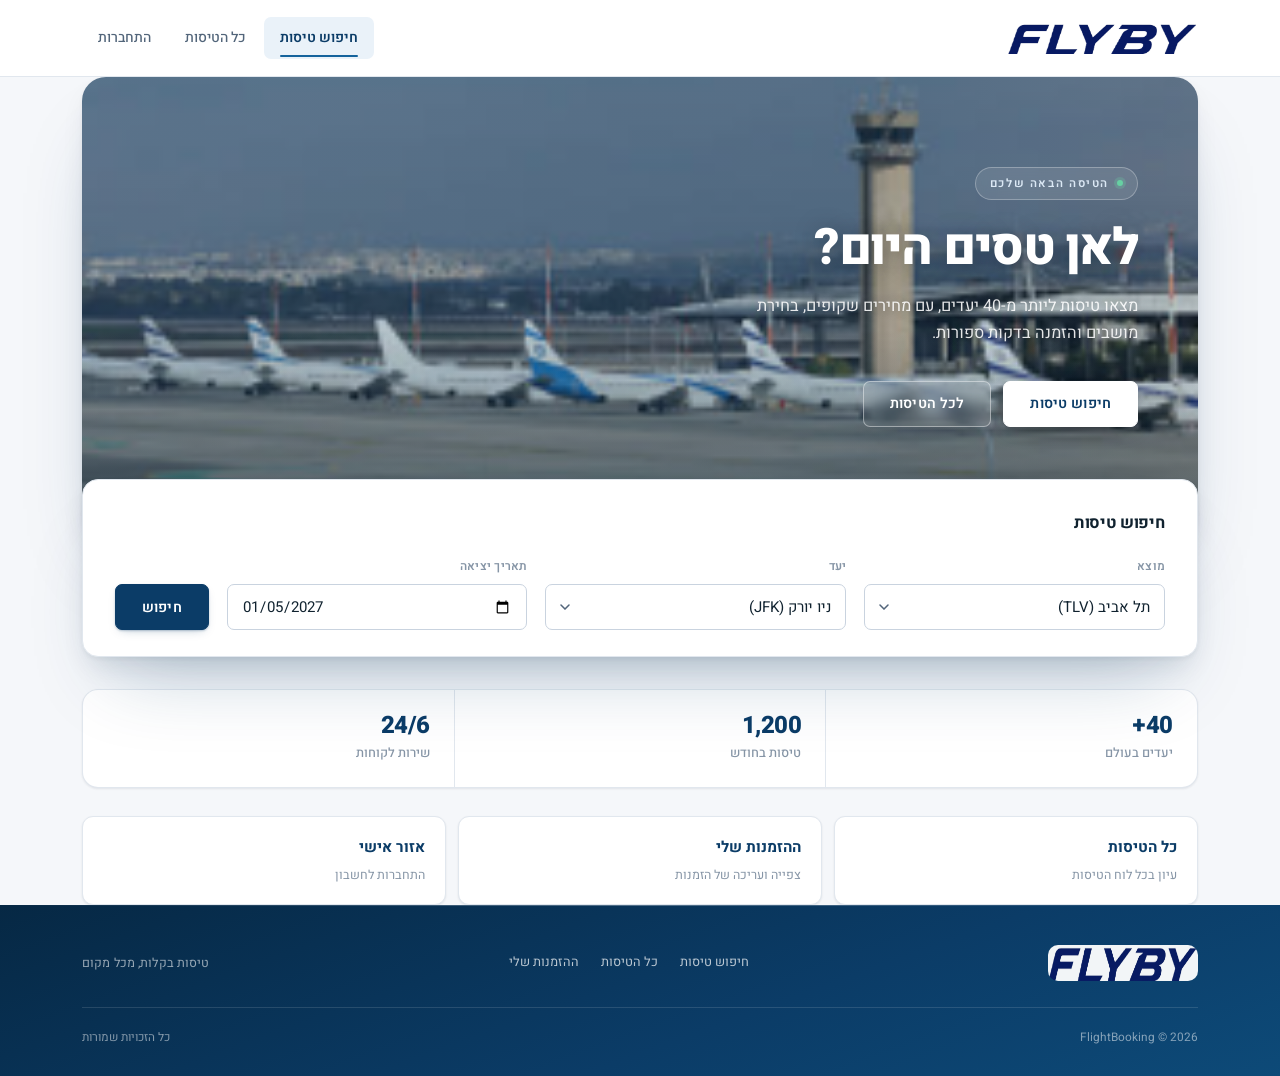
==== commit d70c706d: "fjgh" ====
--- a/index.html
+++ b/index.html
@@ -3,16 +3,18 @@
 <head>
     <meta charset="UTF-8">
     <meta name="viewport" content="width=device-width, initial-scale=1.0">
-    <title>FlightBooking — חיפוש טיסות</title>
+    <title>FLYBY — חיפוש טיסות</title>
     <link rel="stylesheet" href="css/style.css">
+    <link rel="preconnect" href="https://fonts.googleapis.com">
+    <link rel="preconnect" href="https://fonts.gstatic.com" crossorigin>
+    <link href="https://fonts.googleapis.com/css2?family=Heebo:wght@400;500;600;700;800&display=swap" rel="stylesheet">
 </head>
 <body>
     <header class="site-header">
         <div class="container header-inner">
-<a href="index.html" class="logo">
-    <img src="images/לוגו האתר.jpg" alt="FlightBooking" class="logo-img">
-</a>     
-       <nav class="nav">
+            <a href="index.html" class="logo"><img src="images/לוגו האתר.jpg" alt="FlightBooking" class="logo-img"></a>
+
+            <nav class="nav">
                 <a href="index.html" class="active">חיפוש טיסות</a>
                 <a href="flights.html">כל הטיסות</a>
                 <a href="my-bookings.html" id="navMyBookings" hidden>ההזמנות שלי</a>
@@ -24,8 +26,22 @@
     </header>
 
     <main class="container">
-        <section class="search-card">
-            <h1>מצאו את הטיסה הבאה שלכם</h1>
+        <section class="hero">
+            <div class="hero-content">
+                <span class="eyebrow">הטיסה הבאה שלכם</span>
+                <h1>לאן טסים היום?</h1>
+                <p class="hero-sub">
+                    מצאו טיסות ליותר מ-40 יעדים, עם מחירים שקופים, בחירת מושבים והזמנה בדקות ספורות.
+                </p>
+                <div class="hero-actions">
+                    <a href="#search" class="btn btn-primary">חיפוש טיסות</a>
+                    <a href="flights.html" class="btn btn-secondary">לכל הטיסות</a>
+                </div>
+            </div>
+        </section>
+
+        <section class="search-card" id="search">
+            <h2>חיפוש טיסות</h2>
 
             <form id="searchForm" class="search-form">
                 <div class="field">
@@ -53,10 +69,31 @@
                     <input type="date" id="departureDate" name="departureDate" required>
                 </div>
 
-                <button type="submit" class="btn btn-primary">חיפוש טיסות</button>
+                <button type="submit" class="btn btn-primary">חיפוש</button>
             </form>
 
             <div id="searchMessage" class="message" style="display:none"></div>
+        </section>
+
+        <div class="trust-strip">
+            <div class="trust-item"><strong>40+</strong><span>יעדים בעולם</span></div>
+            <div class="trust-item"><strong>1,200</strong><span>טיסות בחודש</span></div>
+            <div class="trust-item"><strong>24/6</strong><span>שירות לקוחות</span></div>
+        </div>
+
+        <section class="quick-links">
+            <a href="flights.html" class="quick-link">
+                <strong>כל הטיסות</strong>
+                <span>עיון בכל לוח הטיסות</span>
+            </a>
+            <a href="my-bookings.html" class="quick-link">
+                <strong>ההזמנות שלי</strong>
+                <span>צפייה ועריכה של הזמנות</span>
+            </a>
+            <a href="login.html" class="quick-link">
+                <strong>אזור אישי</strong>
+                <span>התחברות לחשבון</span>
+            </a>
         </section>
 
         <section id="resultsSection" hidden>
@@ -67,11 +104,30 @@
     </main>
 
     <footer class="site-footer">
-        <div class="container">FlightBooking &copy; 2026</div>
+        <div class="container">
+            <div class="footer-inner">
+                <a href="index.html" class="footer-logo">
+                    <img src="images/לוגו האתר.jpg" alt="FlightBooking" class="footer-logo-img">
+                </a>
+
+                <nav class="footer-links">
+                    <a href="index.html">חיפוש טיסות</a>
+                    <a href="flights.html">כל הטיסות</a>
+                    <a href="my-bookings.html">ההזמנות שלי</a>
+                </nav>
+
+                <span class="footer-text">טיסות בקלות, מכל מקום</span>
+            </div>
+
+            <div class="footer-bottom">
+                <span>FlightBooking &copy; 2026</span>
+                <span>כל הזכויות שמורות</span>
+            </div>
+        </div>
     </footer>
 
     <script src="js/api.js"></script>
-    <script src="js/auth.js"></script> 
+    <script src="js/auth.js"></script>
     <script src="js/flights.js"></script>
 </body>
-</html>+</html>
--- a/css/style.css
+++ b/css/style.css
@@ -1,567 +1,131 @@
-/* ===== בסיס =====
-* {
-    box-sizing: border-box;
-    margin: 0;
-    padding: 0;
-}
-
+
+/* =====================================================================
+   FlightBooking — Design System v4
+   Aviation · modern editorial · light airy interface
+   =====================================================================
+   תוכן עניינים
+   1.  Tokens
+   2.  Reset + Base
+   3.  Layout
+   4.  Header  (לבן, לוגו כהה בולט)
+   5.  Hero    (תמונה אמיתית, טקסט מעל)
+   6.  Trust strip
+   7.  Search card (צף)
+   8.  Quick links
+   9.  Fields
+   10. Buttons
+   11. Flight cards
+   12. Pagination
+   13. Messages
+   14. Forms
+   15. Seats
+   16. Summary
+   17. Modal
+   18. Footer (כהה, לוגו לבן)
+   19. Filters
+   20. Brand helpers
+   21. Responsive
+   ===================================================================== */
+
+/* ============================ 1. TOKENS ============================ */
 :root {
-    --primary: #1d5fa8;
-    --primary-dark: #14457d;
-    --accent: #2e8b57;
-    --danger: #b3261e;
-    --bg: #f4f7fb;
-    --card: #ffffff;
-    --text: #1c2530;
-    --muted: #6b7785;
-    --border: #dde5ee;
-    --radius: 12px;
-    --shadow: 0 2px 12px rgba(21, 45, 75, 0.07);
-}
-
-body {
-    font-family: "Segoe UI", "Arial", sans-serif;
-    background: var(--bg);
-    color: var(--text);
-    line-height: 1.6;
-    min-height: 100vh;
-    display: flex;
-    flex-direction: column;
-}
-
-.container {
-    width: 100%;
-    max-width: 1080px;
-    margin: 0 auto;
-    padding: 0 20px;
-}
-
-/* ===== כותרת ===== */
-/*
-.site-header {
-    background: var(--card);
-    border-bottom: 1px solid var(--border);
-    position: sticky;
-    top: 0;
-    z-index: 10;
-}
-
-.header-inner {
-    display: flex;
-    align-items: center;
-    justify-content: space-between;
-    height: 64px;
-}
-
-.logo {
-    font-size: 1.25rem;
-    font-weight: 700;
-    color: var(--primary);
-    text-decoration: none;
-    letter-spacing: .5px;
-}
-
-.nav {
-    display: flex;
-    gap: 20px;
-    align-items: center;
-}
-
-.nav a {
-    color: var(--muted);
-    text-decoration: none;
-    font-size: .95rem;
-    padding: 6px 2px;
-    border-bottom: 2px solid transparent;
-}
-
-.nav a:hover,
-.nav a.active {
-    color: var(--primary);
-    border-bottom-color: var(--primary);
-}
-
-/* ===== ראשי ===== */
-/*
-main {
-    flex: 1;
-    padding: 32px 20px 48px;
-}
-
-h1 {
-    font-size: 1.5rem;
-    margin-bottom: 20px;
-    font-weight: 600;
-}
-
-h2 {
-    font-size: 1.2rem;
-    margin: 32px 0 16px;
-    font-weight: 600;
-}
-
-/* ===== כרטיס0 חיפוש ===== *//*
-.search-card {
-    background: var(--card);
-    border-radius: var(--radius);
-    box-shadow: var(--shadow);
-    padding: 28px;
-}
-
-.search-form {
-    display: grid;
-    grid-template-columns: repeat(3, 1fr) auto;
-    gap: 16px;
-    align-items: end;
-}
-
-.field {
-    display: flex;
-    flex-direction: column;
-    gap: 6px;
-}
-
-.field label {
-    font-size: .875rem;
-    color: var(--muted);
-    font-weight: 500;
-}
-
-.field input,
-.field select {
-    height: 42px;
-    padding: 0 12px;
-    border: 1px solid var(--border);
-    border-radius: 8px;
-    background: #fff;
-    font-size: .95rem;
-    font-family: inherit;
-    color: var(--text);
-}
-
-.field input:focus,
-.field select:focus {
-    outline: none;
-    border-color: var(--primary);
-    box-shadow: 0 0 0 3px rgba(29, 95, 168, .12);
-}
-
-/* ===== כפתורים ===== *//*
-.btn {
-    display: inline-flex;
-    align-items: center;
-    justify-content: center;
-    height: 42px;
-    padding: 0 22px;
-    border: none;
-    border-radius: 8px;
-    font-size: .95rem;
-    font-family: inherit;
-    font-weight: 500;
-    cursor: pointer;
-    text-decoration: none;
-    transition: background .15s, opacity .15s;
-    white-space: nowrap;
-}
-
-.btn-primary {
-    background: var(--primary);
-    color: #fff;
-}
-
-.btn-primary:hover {
-    background: var(--primary-dark);
-}
-
-.btn-secondary {
-    background: #eef3f9;
-    color: var(--primary);
-}
-
-.btn-secondary:hover {
-    background: #e1eaf5;
-}
-
-.btn.disabled,
-.btn:disabled {
-    opacity: .5;
-    pointer-events: none;
-}
-
-/* ===== תוצאות ===== *//*
-.results-grid {
-    display: flex;
-    flex-direction: column;
-    gap: 14px;
-}
-
-.flight-card {
-    background: var(--card);
-    border-radius: var(--radius);
-    box-shadow: var(--shadow);
-    padding: 20px 24px;
-    display: flex;
-    justify-content: space-between;
-    align-items: center;
-    gap: 20px;
-    flex-wrap: wrap;
-}
-
-.flight-main {
-    display: flex;
-    flex-direction: column;
-    gap: 6px;
-}
-
-.flight-number {
-    font-size: .8rem;
-    color: var(--muted);
-    letter-spacing: .5px;
-}
-
-.flight-route {
-    display: flex;
-    align-items: center;
-    gap: 12px;
-    font-size: 1.15rem;
-    font-weight: 600;
-}
-
-.flight-route .arrow {
-    color: var(--muted);
-    font-weight: 400;
-}
-
-.flight-time {
-    display: flex;
-    gap: 20px;
-    font-size: .875rem;
-    color: var(--muted);
-    flex-wrap: wrap;
-}
-
-.flight-side {
-    display: flex;
-    align-items: center;
-    gap: 18px;
-}
-
-.flight-price {
-    font-size: 1.2rem;
-    font-weight: 700;
-    color: var(--accent);
-}
-
-/* ===== עימוד ===== *//*
-.pagination {
-    display: flex;
-    gap: 8px;
-    justify-content: center;
-    margin-top: 24px;
-    flex-wrap: wrap;
-}
-
-.btn-page {
-    background: var(--card);
-    color: var(--text);
-    border: 1px solid var(--border);
-    min-width: 40px;
-    padding: 0 12px;
-}
-
-.btn-page.active {
-    background: var(--primary);
-    color: #fff;
-    border-color: var(--primary);
-}
-
-/* ===== הודעות ===== *//*
-.message {
-    margin-top: 16px;
-    padding: 12px 16px;
-    border-radius: 8px;
-    font-size: .9rem;
-    background: #fdecea;
-    color: var(--danger);
-    border: 1px solid #f5c6c3;
-}
-
-.message-info {
-    background: #eef3f9;
-    color: var(--primary);
-    border-color: #cfe0f3;
-}
-
-.message-success {
-    background: #e8f5ee;
-    color: var(--accent);
-    border-color: #bfe3cf;
-}
-
-/* ===== טופס כללי ===== *//*
-.form-card {
-    background: var(--card);
-    border-radius: var(--radius);
-    box-shadow: var(--shadow);
-    padding: 28px;
-    max-width: 520px;
-    margin: 0 auto;
-}
-
-.form-row {
-    display: flex;
-    flex-direction: column;
-    gap: 6px;
-    margin-bottom: 16px;
-}
-
-.form-row label {
-    font-size: .875rem;
-    color: var(--muted);
-}
-
-.form-row input,
-.form-row select,
-.form-row textarea {
-    padding: 10px 12px;
-    border: 1px solid var(--border);
-    border-radius: 8px;
-    font-size: .95rem;
-    font-family: inherit;
-}
-
-.form-actions {
-    display: flex;
-    gap: 12px;
-    margin-top: 8px;
-}
-
-/* ===== מושבים ===== *//*
-.legend {
-    display: flex;
-    gap: 20px;
-    margin-bottom: 16px;
-    font-size: .85rem;
-    color: var(--muted);
-}
-
-.legend span::before {
-    content: "";
-    display: inline-block;
-    width: 14px;
-    height: 14px;
-    border-radius: 4px;
-    margin-inline-end: 6px;
-    vertical-align: -2px;
-}
-
-.legend .available::before { background: #e8f5ee; border: 1px solid var(--accent); }
-.legend .booked::before { background: #e3e7ec; border: 1px solid #b8c2cd; }
-.legend .selected::before { background: var(--primary); border: 1px solid var(--primary); }
-
-.seats-grid {
-    display: grid;
-    grid-template-columns: repeat(auto-fill, minmax(64px, 1fr));
-    gap: 10px;
-    background: var(--card);
-    padding: 24px;
-    border-radius: var(--radius);
-    box-shadow: var(--shadow);
-}
-
-.seat {
-    height: 48px;
-    border-radius: 8px;
-    border: 1px solid var(--accent);
-    background: #e8f5ee;
-    color: var(--accent);
-    font-size: .85rem;
-    font-weight: 600;
-    cursor: pointer;
-    font-family: inherit;
-}
-
-.seat.booked {
-    background: #e3e7ec;
-    border-color: #b8c2cd;
-    color: #8a95a1;
-    cursor: not-allowed;
-}
-
-.seat.selected {
-    background: var(--primary);
-    border-color: var(--primary);
-    color: #fff;
-}
-
-/* ===== סיכום ואישור ===== *//*
-.summary-box {
-    background: var(--card);
-    border-radius: var(--radius);
-    box-shadow: var(--shadow);
-    padding: 24px;
-    margin-bottom: 20px;
-}
-
-.summary-row {
-    display: flex;
-    justify-content: space-between;
-    padding: 8px 0;
-    border-bottom: 1px dashed var(--border);
-    font-size: .95rem;
-}
-
-.summary-row:last-child {
-    border-bottom: none;
-    font-weight: 700;
-    font-size: 1.05rem;
-}
-
-.summary-row .label {
-    color: var(--muted);
-}
-
-.badge {
-    display: inline-block;
-    padding: 4px 12px;
-    border-radius: 999px;
-    font-size: .8rem;
-    background: #e8f5ee;
-    color: var(--accent);
-}
-
-.big-reference {
-    font-size: 2rem;
-    font-weight: 700;
-    letter-spacing: 4px;
-    color: var(--primary);
-    text-align: center;
-    margin: 16px 0;
-}
-
-/* ===== כותרת תחתונה ===== *//*
-.site-footer {
-    background: var(--card);
-    border-top: 1px solid var(--border);
-    padding: 18px 0;
-    text-align: center;
-    color: var(--muted);
-    font-size: .85rem;
-}
-
-/* ===== רספונסיבי ===== *//*
-@media (max-width: 720px) {
-    .search-form {
-        grid-template-columns: 1fr;
-    }
-
-    .flight-card {
-        flex-direction: column;
-        align-items: stretch;
-    }
-
-    .flight-side {
-        justify-content: space-between;
-    }
-
-    .header-inner {
-        height: auto;
-        padding: 12px 0;
-        flex-direction: column;
-        gap: 10px;
-    }
-} */
- /* ===== יסוד ===== */
-/* ===================================================================
-   FlightBooking — עיצוב מודרני, בהיר ומאיר
-   =================================================================== */
-/* =====================================================================
-   FlightBooking — Design System
-   Refined editorial interface · warm ivory ground
-   ===================================================================== */
-
-/* *,
+    /* משטחים */
+    --canvas: #f5f7fa;
+    --canvas-deep: #eaeff5;
+    --surface: #ffffff;
+    --surface-sunk: #eff3f8;
+    --ink: #10222f;
+    --text: #1d2f3d;
+    --text-2: #52657a;
+    --text-3: #8695a6;
+    --hairline: #e1e7ee;
+    --hairline-2: #c9d3df;
+
+    /* כחול תעופה — גוון אחד עקבי */
+    --brand: #0b3c67;
+    --brand-ink: #062844;
+    --brand-mid: #14639c;
+    --brand-light: #2b7cb6;
+    --brand-sky: #eaf2f9;
+    --brand-sky-2: #d3e3f1;
+
+    /* סטטוס */
+    --ok: #1e6b48;
+    --ok-wash: #eaf4ee;
+    --warn: #96670c;
+    --warn-wash: #fbf3e2;
+    --err: #a32a22;
+    --err-wash: #fbeeed;
+
+    /* טיפוגרפיה — Heebo לגוף ולכותרות, Assistant לגיבוי */
+    --font-display: "Heebo", "Assistant", "Segoe UI", system-ui, sans-serif;
+    --font-body: "Heebo", "Assistant", "Segoe UI", system-ui, sans-serif;
+    --font-mono: "SF Mono", "Consolas", "Courier New", monospace;
+
+    /* עומקים */
+    --e1: 0 1px 2px rgba(10, 34, 55, .05), 0 1px 3px rgba(10, 34, 55, .04);
+    --e2: 0 1px 3px rgba(10, 34, 55, .06),
+          0 6px 16px -6px rgba(10, 34, 55, .10),
+          0 18px 38px -20px rgba(10, 34, 55, .18);
+    --e3: 0 2px 4px rgba(10, 34, 55, .05),
+          0 14px 28px -8px rgba(10, 34, 55, .12),
+          0 44px 80px -32px rgba(11, 60, 103, .28);
+
+    /* רדיוסים */
+    --r-xs: 4px;
+    --r-sm: 7px;
+    --r-md: 11px;
+    --r-lg: 16px;
+    --r-xl: 24px;
+    --r-full: 999px;
+
+    /* תנועה */
+    --ease: cubic-bezier(.2, .65, .3, 1);
+    --dur: .18s;
+    --dur-slow: .4s;
+}
+
+/* ============================ 2. RESET + BASE ============================ */
+*,
 *::before,
-*::after {
-    box-sizing: border-box;
-    margin: 0;
-    padding: 0;
-}
-
-:root { */
-    /* ---------- Warm, quiet surfaces ---------- */
-    /* --canvas: #f6f3ed;
-    --canvas-deep: #efeae1;
-    --surface: #fffdf9;
-    --surface-sunk: #f0ece4;
-    --ink: #12100d;
-    --text: #1b1814;
-    --text-2: #56504a;
-    --text-3: #8d857c;
-    --hairline: #e5dfd4;
-    --hairline-2: #d0c8ba; */
-
-    /* ---------- Accent ---------- */
-    /* --accent: #1c3f52;
-    --accent-ink: #142e3c;
-    --accent-wash: #eaf0f3;
-    --brass: #9b7d47;
-    --brass-wash: #f5efe2; */
-
-    /* ---------- Status ---------- */
-    /* --ok: #2c6349;
-    --ok-wash: #edf3ee;
-    --err: #8f3b30;
-    --err-wash: #f9efed;
-
-    --font-display: "Heebo", "Assistant", "Segoe UI", system-ui, sans-serif;
-    --font-body: "Heebo", "Assistant", "Segoe UI", system-ui, sans-serif; */
-
-    /* ---------- Elevation · warm shadows ---------- */
-    /* --e1: 0 1px 2px rgba(64, 50, 32, .05),
-          0 1px 1px rgba(64, 50, 32, .03);
-    --e2: 0 1px 2px rgba(64, 50, 32, .05),
-          0 3px 6px -2px rgba(64, 50, 32, .06),
-          0 12px 24px -12px rgba(64, 50, 32, .12);
-    --e3: 0 1px 2px rgba(64, 50, 32, .06),
-          0 6px 12px -4px rgba(64, 50, 32, .08),
-          0 32px 64px -24px rgba(64, 50, 32, .18);
-
-    --r-sm: 5px;
-    --r-md: 9px;
-    --r-lg: 13px;
-    --r-full: 999px;
-
-    --ease: cubic-bezier(.2, .65, .3, 1);
-    --dur: .22s;
-    --dur-slow: .4s;
-}
+*::after { box-sizing: border-box; margin: 0; padding: 0; }
 
 html {
     -webkit-text-size-adjust: 100%;
     scroll-behavior: smooth;
+    scroll-padding-top: 92px;
 }
 
 body {
     font-family: var(--font-body);
     font-size: 15px;
+    font-weight: 400;
     background-color: var(--canvas);
-    background-image:
-        radial-gradient(1200px 600px at 100% 0%, rgba(155, 125, 71, .045), transparent 65%),
-        radial-gradient(900px 500px at 0% 100%, rgba(28, 63, 82, .035), transparent 65%);
-    background-repeat: no-repeat;
-    background-attachment: fixed;
     color: var(--text);
-    line-height: 1.65;
+    line-height: 1.68;
     min-height: 100vh;
     display: flex;
     flex-direction: column;
     -webkit-font-smoothing: antialiased;
     -moz-osx-font-smoothing: grayscale;
+    text-rendering: optimizeLegibility;
     font-feature-settings: "kern" 1, "liga" 1;
-    text-rendering: optimizeLegibility;
-}
-
+}
+
+::selection { background: rgba(20, 99, 156, .18); color: var(--ink); }
+
+a { color: var(--brand-mid); text-decoration: none; }
+a:hover { color: var(--brand); }
+
+img { max-width: 100%; display: block; }
+
+:focus-visible {
+    outline: 2px solid var(--brand-mid);
+    outline-offset: 3px;
+    border-radius: 3px;
+}
+
+/* ============================ 3. LAYOUT ============================ */
 .container {
     width: 100%;
     max-width: 1180px;
@@ -569,1104 +133,416 @@
     padding: 0 32px;
 }
 
-::selection {
-    background: rgba(155, 125, 71, .22);
+main {
+    flex: 1;
+    padding: 44px 32px 96px;
+}
+
+h1 {
+    font-family: var(--font-display);
+    font-size: clamp(1.55rem, 2.4vw, 2.05rem);
+    font-weight: 700;
+    letter-spacing: -.02em;
+    line-height: 1.25;
     color: var(--ink);
-} */
-
-/* =========================================================
-   HEADER
-   ========================================================= */
-/* .site-header {
-    background: rgba(246, 243, 237, .82);
-    backdrop-filter: saturate(150%) blur(20px);
-    -webkit-backdrop-filter: saturate(150%) blur(20px);
+    margin-bottom: 10px;
+    max-width: 34ch;
+}
+
+h2 {
+    font-family: var(--font-display);
+    font-size: 1.15rem;
+    font-weight: 700;
+    letter-spacing: -.015em;
+    color: var(--ink);
+    margin: 48px 0 18px;
+}
+
+h3 { font-family: var(--font-display); font-size: 1.02rem; font-weight: 700; color: var(--ink); }
+
+.subtitle {
+    color: var(--text-2);
+    font-size: .92rem;
+    margin-bottom: 26px;
+    font-weight: 400;
+}
+
+/* ============================ 4. HEADER — לבן ונקי ============================ */
+.site-header {
+    background: rgba(255, 255, 255, .94);
+    backdrop-filter: saturate(180%) blur(18px);
+    -webkit-backdrop-filter: saturate(180%) blur(18px);
     border-bottom: 1px solid var(--hairline);
     position: sticky;
     top: 0;
     z-index: 60;
+    transition: box-shadow var(--dur) var(--ease);
+}
+
+.site-header:hover,
+.site-header:focus-within {
+    box-shadow: 0 2px 12px -6px rgba(10, 34, 55, .16);
 }
 
 .header-inner {
     display: flex;
     align-items: center;
     justify-content: space-between;
-    height: 72px;
-    gap: 40px;
-}
-
+    gap: 28px;
+    min-height: 76px;
+    flex-wrap: wrap;
+    padding-block: 10px;
+}
+
+/* הלוגו — על לבן, כמו שהוא, בלי מסגרת */
 .logo {
-    font-family: var(--font-display);
-    font-size: .9rem;
-    font-weight: 700;
-    color: var(--ink);
+    display: inline-flex;
+    align-items: center;
     text-decoration: none;
-    letter-spacing: .16em;
-    text-transform: uppercase;
-    display: inline-flex;
-    align-items: center;
-    gap: 12px;
-    position: relative;
-    transition: color var(--dur) var(--ease);
-}
-
-.logo::before {
-    content: "";
-    width: 18px;
-    height: 18px;
-    border: 1px solid var(--brass);
-    border-radius: 50%;
-    transition: border-color var(--dur) var(--ease);
-}
-
-.logo::after {
-    content: "";
-    position: absolute;
-    width: 18px;
-    height: 1px;
-    background: var(--brass);
-    transform: rotate(-35deg);
-    transition: background var(--dur) var(--ease);
-}
-
-.logo:hover {
-    color: var(--accent);
-}
-
+    line-height: 0;
+    transition: opacity var(--dur) var(--ease);
+}
+
+.logo:hover { opacity: .82; }
+
+.logo-img {
+    height: 38px;
+    width: auto;
+    max-width: 190px;
+    object-fit: contain;
+}
+
+/* ניווט — כחול כהה על לבן */
 .nav {
     display: flex;
     gap: 2px;
     align-items: center;
+    flex-wrap: wrap;
 }
 
 .nav a {
     color: var(--text-2);
     text-decoration: none;
-    font-size: .85rem;
+    font-size: .875rem;
     font-weight: 500;
-    padding: 8px 15px;
+    padding: 9px 16px;
     border-radius: var(--r-sm);
     position: relative;
+    white-space: nowrap;
     transition: color var(--dur) var(--ease), background var(--dur) var(--ease);
 }
 
 .nav a:hover {
-    color: var(--ink);
-    background: rgba(0, 0, 0, .035);
+    color: var(--brand);
+    background: var(--brand-sky);
 }
 
 .nav a.active {
-    color: var(--ink);
+    color: var(--brand);
     font-weight: 600;
+    background: var(--brand-sky);
 }
 
 .nav a.active::after {
     content: "";
     position: absolute;
-    inset-inline: 15px;
-    bottom: -1px;
-    height: 1px;
-    background: var(--brass);
-} */
-
-/* =========================================================
-   MAIN
-   ========================================================= */
-/* main {
-    flex: 1;
-    padding: 64px 32px 104px;
-}
-
-h1 {
-    font-family: var(--font-display);
-    font-size: clamp(1.6rem, 2.5vw, 2.15rem);
-    font-weight: 700;
-    letter-spacing: -.02em;
-    line-height: 1.22;
-    color: var(--ink);
-    margin-bottom: 44px;
-    max-width: 28ch;
-}
-
-h2 {
-    font-size: .78rem;
-    margin: 60px 0 24px;
-    font-weight: 700;
-    letter-spacing: .16em;
-    text-transform: uppercase;
+    inset-inline: 16px;
+    bottom: 2px;
+    height: 2px;
+    border-radius: 2px;
+    background: var(--brand-mid);
+}
+
+.nav a#navLogout {
     color: var(--text-3);
-    display: flex;
-    align-items: center;
-    gap: 18px;
-}
-
-h2::after {
-    content: "";
-    flex: 1;
-    height: 1px;
-    background: linear-gradient(to left, var(--hairline), transparent);
-} */
-
-/* =========================================================
-   SEARCH
-   ========================================================= */
-/* .search-card {
-    background: var(--surface);
-    border: 1px solid var(--hairline);
-    border-radius: var(--r-lg);
-    padding: 34px 32px 30px;
+    font-size: .84rem;
+    padding-inline: 12px;
+}
+
+.nav a#navLogout:hover {
+    color: var(--err);
+    background: var(--err-wash);
+}
+
+/* ============================ 5. HERO — תמונה אמיתית ============================ */
+.hero {
+    position: relative;
+    isolation: isolate;
+    overflow: hidden;
+    border-radius: var(--r-xl);
+    min-height: 460px;
+    display: flex;
+    flex-direction: column;
+    justify-content: center;
+    padding: 76px 60px 96px;
+    color: #fff;
+    margin-bottom: 0;
+    background-color: #0d3654;
+
+    /* תמונת ברירת מחדל — תחליף בנתיב שלך */
+    background-image:
+        linear-gradient(96deg,
+            /* rgba(5, 27, 45, .88) 0%, */
+            /* rgba(9, 48, 80, .66) 40%, */
+            rgba(14, 74, 120, .26) 70%,
+            rgba(20, 99, 156, .10) 100%),
+        url("../images/hero-plane.jpg");
+    background-size: cover, cover;
+    background-position: center, center;
+    background-repeat: no-repeat, no-repeat;
     box-shadow: var(--e3);
-    position: relative;
-}
-
-.search-card::before {
+}
+
+/* עומק עדין בתחתית התמונה */
+.hero::after {
     content: "";
     position: absolute;
-    top: -1px;
-    inset-inline-start: 32px;
-    width: 48px;
-    height: 2px;
-    background: var(--brass);
-    border-radius: 0 0 2px 2px;
-}
-
-.search-form {
-    display: grid;
-    grid-template-columns: repeat(3, 1fr) auto;
-    gap: 22px;
-    align-items: end;
-}
-
-.field {
-    display: flex;
-    flex-direction: column;
-    gap: 9px;
-}
-
-.field label {
-    font-size: .69rem;
-    color: var(--text-3);
+    inset: auto 0 0 0;
+    height: 45%;
+    background: linear-gradient(to top, rgba(5, 27, 45, .55), transparent);
+    z-index: -1;
+    pointer-events: none;
+}
+
+.hero-content {
+    position: relative;
+    z-index: 1;
+    max-width: 620px;
+}
+
+.hero .eyebrow {
+    display: inline-flex;
+    align-items: center;
+    gap: 8px;
+    font-size: .72rem;
     font-weight: 600;
     letter-spacing: .14em;
     text-transform: uppercase;
-}
-
-.field input,
-.field select {
-    height: 42px;
-    padding: 0 2px;
-    border: none;
-    border-bottom: 1px solid var(--hairline-2);
-    border-radius: 0;
-    background: transparent;
-    font-size: .9375rem;
-    font-family: inherit;
-    color: var(--ink);
-    transition: border-color var(--dur) var(--ease);
-}
-
-.field input::placeholder {
-    color: var(--text-3);
-}
-
-.field input:hover,
-.field select:hover {
-    border-bottom-color: var(--brass);
-}
-
-.field input:focus,
-.field select:focus {
-    outline: none;
-    border-bottom-color: var(--ink);
-    box-shadow: inset 0 -1px 0 0 var(--ink);
-}
-
-.field select {
-    cursor: pointer;
-    appearance: none;
-    -webkit-appearance: none;
-    background-image: url("data:image/svg+xml,%3Csvg xmlns='http://www.w3.org/2000/svg' width='10' height='6' viewBox='0 0 10 6'%3E%3Cpath d='M1 1l4 4 4-4' stroke='%238d857c' stroke-width='1.3' fill='none' stroke-linecap='round'/%3E%3C/svg%3E");
-    background-repeat: no-repeat;
-    background-position: left 2px center;
-    padding-inline-end: 18px;
-} */
-
-/* =========================================================
-   BUTTONS
-   ========================================================= */
-/* .btn { */
-    /* display: inline-flex;
-    align-items: center;
-    justify-content: center;
-    height: 44px;
-    padding: 0 28px;
-    border: 1px solid transparent;
-    border-radius: var(--r-sm);
-    font-size: .85rem;
-    font-family: inherit;
-    font-weight: 600;
-    letter-spacing: .02em;
-    cursor: pointer;
-    text-decoration: none;
-    white-space: nowrap;
-    transition: background var(--dur) var(--ease),
-                color var(--dur) var(--ease),
-                border-color var(--dur) var(--ease),
-                box-shadow var(--dur) var(--ease);
-}
-
-.btn:focus-visible {
-    outline: 1px solid var(--accent);
-    outline-offset: 3px;
-}
-
-.btn-primary {
-    background: var(--ink);
-    color: #fffdf9;
-    border-color: var(--ink);
-    box-shadow: 0 1px 2px rgba(18, 16, 13, .2);
-}
-
-.btn-primary:hover {
-    background: var(--accent);
-    border-color: var(--accent);
-    box-shadow: 0 4px 14px -6px rgba(20, 46, 60, .55);
-}
-
-.btn-secondary {
-    background: transparent;
-    color: var(--ink);
-    border-color: var(--hairline-2);
-}
-
-.btn-secondary:hover {
-    border-color: var(--ink);
-    background: var(--surface);
-}
-
-.btn.disabled,
-.btn:disabled {
-    opacity: .32;
-    pointer-events: none;
-    box-shadow: none;
-} */
-
-/* =========================================================
-   RESULTS
-   ========================================================= */
-/* .results-grid {
-    display: flex;
-    flex-direction: column;
+    color: #dce9f5;
+    margin-bottom: 20px;
+    padding: 6px 14px;
+    border: 1px solid rgba(255, 255, 255, .28);
+    border-radius: var(--r-full);
+    background: rgba(255, 255, 255, .10);
+    backdrop-filter: blur(6px);
+}
+
+.hero .eyebrow::before {
+    content: "";
+    width: 6px;
+    height: 6px;
+    border-radius: 50%;
+    background: #67d0a3;
+    box-shadow: 0 0 0 3px rgba(103, 208, 163, .25);
+}
+
+.hero h1 {
+    color: #fff;
+    font-size: clamp(2rem, 4.1vw, 3.15rem);
+    font-weight: 800;
+    line-height: 1.14;
+    letter-spacing: -.03em;
+    margin-bottom: 16px;
+    max-width: 17ch;
+    text-shadow: 0 2px 24px rgba(0, 0, 0, .28);
+}
+
+.hero .hero-sub {
+    color: rgba(255, 255, 255, .88);
+    font-size: 1.02rem;
+    font-weight: 400;
+    line-height: 1.65;
+    max-width: 46ch;
+    margin-bottom: 34px;
+    text-shadow: 0 1px 12px rgba(0, 0, 0, .3);
+}
+
+.hero-actions {
+    display: flex;
+    gap: 12px;
+    flex-wrap: wrap;
+    align-items: center;
+}
+
+/* כפתור בהירו — לבן על התמונה */
+.hero .btn-primary {
+    background: #fff;
+    color: var(--brand);
+    border-color: #fff;
+    box-shadow: 0 6px 20px -6px rgba(0, 0, 0, .45);
+}
+
+.hero .btn-primary:hover {
+    background: #f2f7fc;
+    border-color: #f2f7fc;
+    color: var(--brand-ink);
+    box-shadow: 0 10px 28px -8px rgba(0, 0, 0, .55);
+}
+
+.hero .btn-secondary {
+    background: rgba(255, 255, 255, .10);
+    color: #fff;
+    border-color: rgba(255, 255, 255, .42);
+    backdrop-filter: blur(8px);
+}
+
+.hero .btn-secondary:hover {
+    background: rgba(255, 255, 255, .2);
+    border-color: rgba(255, 255, 255, .75);
+    color: #fff;
+}
+
+/* ============================ 6. TRUST STRIP ============================ */
+.trust-strip {
+    display: grid;
+    grid-template-columns: repeat(3, 1fr);
     gap: 1px;
     background: var(--hairline);
     border: 1px solid var(--hairline);
     border-radius: var(--r-lg);
     overflow: hidden;
+    margin: 32px 0 8px;
     box-shadow: var(--e1);
 }
 
-.flight-card {
+.trust-item {
     background: var(--surface);
-    padding: 26px 32px;
-    display: flex;
-    justify-content: space-between;
-    align-items: center;
-    gap: 32px;
-    flex-wrap: wrap;
+    padding: 22px 24px;
+    display: flex;
+    flex-direction: column;
+    gap: 2px;
+}
+
+.trust-item strong {
+    font-family: var(--font-display);
+    font-size: 1.5rem;
+    font-weight: 800;
+    color: var(--brand);
+    letter-spacing: -.02em;
+    font-variant-numeric: tabular-nums;
+    line-height: 1.2;
+}
+
+.trust-item span {
+    font-size: .8rem;
+    color: var(--text-3);
+    font-weight: 500;
+}
+
+/* ============================ 7. SEARCH CARD — צף מעל ההירו ============================ */
+.search-card {
+    background: var(--surface);
+    border: 1px solid var(--hairline);
+    border-radius: var(--r-lg);
+    padding: 30px 32px 26px;
+    box-shadow: var(--e3);
     position: relative;
-    transition: background var(--dur) var(--ease), box-shadow var(--dur) var(--ease);
-}
-
-.flight-card::before {
+    z-index: 3;
+    margin-top: -58px;
+    margin-bottom: 8px;
+}
+
+.search-card > h1,
+.search-card > h2 {
+    margin: 0 0 20px;
+    font-family: var(--font-display);
+    font-size: 1.02rem;
+    font-weight: 700;
+    letter-spacing: -.01em;
+    color: var(--ink);
+    display: block;
+    max-width: none;
+}
+
+.search-card > h2::after { display: none; }
+
+/* ============================ 8. QUICK LINKS ============================ */
+.quick-links {
+    display: grid;
+    grid-template-columns: repeat(auto-fit, minmax(160px, 1fr));
+    gap: 12px;
+    margin-top: 28px;
+}
+
+.quick-link {
+    background: var(--surface);
+    border: 1px solid var(--hairline);
+    border-radius: var(--r-md);
+    padding: 18px 20px;
+    text-decoration: none;
+    color: var(--text);
+    display: flex;
+    flex-direction: column;
+    gap: 5px;
+    box-shadow: var(--e1);
+    position: relative;
+    overflow: hidden;
+    transition: border-color var(--dur) var(--ease),
+                box-shadow var(--dur) var(--ease),
+                transform var(--dur) var(--ease);
+}
+
+.quick-link::before {
     content: "";
     position: absolute;
     inset-block: 0;
     inset-inline-start: 0;
-    width: 2px;
-    background: var(--brass);
+    width: 3px;
+    background: var(--brand-mid);
     transform: scaleY(0);
     transform-origin: center;
     transition: transform var(--dur-slow) var(--ease);
 }
 
-.flight-card:hover {
-    background: #fffefb;
-    box-shadow: inset 0 0 0 1px rgba(155, 125, 71, .08);
-}
-
-.flight-card:hover::before {
-    transform: scaleY(1);
-}
-
-.flight-main {
-    display: flex;
-    flex-direction: column;
-    gap: 10px;
-}
-
-.flight-number {
-    font-size: .67rem;
+.quick-link:hover {
+    border-color: var(--brand-sky-2);
+    box-shadow: var(--e2);
+    transform: translateY(-2px);
+    color: var(--text);
+}
+
+.quick-link:hover::before { transform: scaleY(1); }
+
+.quick-link strong {
+    font-family: var(--font-display);
+    font-size: .95rem;
+    font-weight: 700;
+    color: var(--brand);
+}
+
+.quick-link span {
+    font-size: .78rem;
     color: var(--text-3);
-    letter-spacing: .16em;
-    font-weight: 600;
-    text-transform: uppercase;
-    font-variant-numeric: tabular-nums;
-}
-
-.flight-route {
-    display: flex;
-    align-items: center;
-    gap: 16px;
-    font-family: var(--font-display);
-    font-size: 1.0625rem;
-    font-weight: 700;
-    letter-spacing: -.01em;
-    color: var(--ink);
-}
-
-.flight-route .arrow {
-    color: var(--hairline-2);
-    font-weight: 400;
-    font-size: .85rem;
-    transition: color var(--dur) var(--ease);
-}
-
-.flight-card:hover .arrow {
-    color: var(--brass);
-}
-
-.flight-time {
-    display: flex;
-    gap: 24px;
-    font-size: .8rem;
-    color: var(--text-2);
-    flex-wrap: wrap;
-    font-variant-numeric: tabular-nums;
-}
-
-.flight-side {
-    display: flex;
-    align-items: center;
-    gap: 26px;
-}
-
-.flight-price {
-    font-family: var(--font-display);
-    font-size: 1.1875rem;
-    font-weight: 700;
-    color: var(--ink);
-    letter-spacing: -.01em;
-    font-variant-numeric: tabular-nums;
-} */
-
-/* =========================================================
-   PAGINATION
-   ========================================================= */
-/* .pagination {
-    display: flex;
-    gap: 2px;
-    justify-content: center;
-    margin-top: 44px;
-    flex-wrap: wrap;
-}
-
-.btn-page {
-    background: transparent;
-    color: var(--text-2);
-    border: 1px solid transparent;
-    min-width: 38px;
-    height: 38px;
-    padding: 0 10px;
-    border-radius: var(--r-sm);
-    font-family: inherit;
-    font-weight: 500;
-    font-size: .8rem;
-    cursor: pointer;
-    font-variant-numeric: tabular-nums;
-    transition: background var(--dur) var(--ease),
-                color var(--dur) var(--ease),
-                border-color var(--dur) var(--ease);
-}
-
-.btn-page:hover {
-    background: var(--surface);
-    border-color: var(--hairline);
-    color: var(--ink);
-}
-
-.btn-page.active {
-    background: var(--ink);
-    color: #fffdf9;
-    border-color: var(--ink);
-    font-weight: 600;
-    box-shadow: 0 1px 2px rgba(18, 16, 13, .2);
-} */
-
-/* =========================================================
-   MESSAGES
-   ========================================================= */
-/* .message {
-    margin-top: 20px;
-    padding: 12px 16px;
-    border-radius: var(--r-sm);
-    font-size: .8rem;
-    line-height: 1.55;
-    color: var(--err);
-    background: var(--err-wash);
-    border: 1px solid #ecdbd7;
-    border-inline-start: 2px solid var(--err);
-}
-
-.message-info {
-    color: var(--accent);
-    background: var(--accent-wash);
-    border-color: #dce6ea;
-    border-inline-start-color: var(--accent);
-}
-
-.message-success {
-    color: var(--ok);
-    background: var(--ok-wash);
-    border-color: #dce7df;
-    border-inline-start-color: var(--brass);
-} */
-
-/* =========================================================
-   FORM
-   ========================================================= */
-/* .form-card {
-    background: var(--surface);
-    border: 1px solid var(--hairline);
-    border-radius: var(--r-lg);
-    padding: 42px;
-    max-width: 540px;
-    margin: 0 auto;
-    box-shadow: var(--e2);
-}
-
-.form-row {
-    display: flex;
-    flex-direction: column;
-    gap: 9px;
-    margin-bottom: 26px;
-}
-
-.form-row label {
-    font-size: .69rem;
-    color: var(--text-3);
-    font-weight: 600;
-    letter-spacing: .14em;
-    text-transform: uppercase;
-}
-
-.form-row input,
-.form-row select,
-.form-row textarea {
-    padding: 10px 0;
-    border: none;
-    border-bottom: 1px solid var(--hairline-2);
-    border-radius: 0;
-    font-size: .9375rem;
-    font-family: inherit;
-    color: var(--ink);
-    background: transparent;
-    transition: border-color var(--dur) var(--ease);
-}
-
-.form-row textarea {
-    border: 1px solid var(--hairline-2);
-    border-radius: var(--r-sm);
-    padding: 12px 14px;
-    resize: vertical;
-    min-height: 96px;
-    background: #fffefb;
-}
-
-.form-row input:focus,
-.form-row select:focus,
-.form-row textarea:focus {
-    outline: none;
-    border-color: var(--ink);
-    box-shadow: inset 0 -1px 0 0 var(--ink);
-}
-
-.form-row textarea:focus {
-    box-shadow: none;
-    border-color: var(--ink);
-}
-
-.form-actions {
-    display: flex;
-    gap: 10px;
-    margin-top: 10px;
-} */
-
-/* =========================================================
-   SEATS
-   ========================================================= */
-/* .legend {
-    display: flex;
-    gap: 28px;
-    margin-bottom: 24px;
-    font-size: .73rem;
-    color: var(--text-3);
-    font-weight: 500;
-    letter-spacing: .05em;
-    flex-wrap: wrap;
-}
-
-.legend span {
-    display: inline-flex;
-    align-items: center;
-    gap: 9px;
-}
-
-.legend span::before {
-    content: "";
-    width: 12px;
-    height: 12px;
-    border-radius: 3px;
-    flex-shrink: 0;
-}
-
-.legend .available::before { background: var(--surface); border: 1px solid var(--hairline-2); }
-.legend .booked::before { background: var(--surface-sunk); border: 1px solid var(--hairline); }
-.legend .selected::before { background: var(--ink); border: 1px solid var(--ink); }
-
-.seats-grid {
-    display: grid;
-    grid-template-columns: repeat(auto-fill, minmax(56px, 1fr));
-    gap: 8px;
-    background: var(--surface);
-    padding: 32px;
-    border-radius: var(--r-lg);
-    border: 1px solid var(--hairline);
-    box-shadow: var(--e1);
-}
-
-.seat {
-    height: 44px;
-    border-radius: var(--r-sm);
-    border: 1px solid var(--hairline-2);
-    background: var(--surface);
-    color: var(--text-2);
-    font-size: .73rem;
-    font-weight: 600;
-    cursor: pointer;
-    font-family: inherit;
-    font-variant-numeric: tabular-nums;
-    transition: border-color var(--dur) var(--ease),
-                color var(--dur) var(--ease),
-                background var(--dur) var(--ease);
-}
-
-.seat:hover:not(.booked):not(.selected) {
-    border-color: var(--brass);
-    color: var(--ink);
-}
-
-.seat.booked {
-    background: var(--surface-sunk);
-    border-color: var(--hairline);
-    color: #bdb4a8;
-    cursor: not-allowed;
-}
-
-.seat.selected {
-    background: var(--ink);
-    border-color: var(--ink);
-    color: #fffdf9;
-} */
-
-/* =========================================================
-   SUMMARY
-   ========================================================= */
-/* .summary-box {
-    background: var(--surface);
-    border: 1px solid var(--hairline);
-    border-radius: var(--r-lg);
-    padding: 32px;
-    margin-bottom: 24px;
-    box-shadow: var(--e1);
-}
-
-.summary-row {
-    display: flex;
-    justify-content: space-between;
-    align-items: baseline;
-    padding: 14px 0;
-    border-bottom: 1px solid var(--hairline);
-    font-size: .85rem;
-    gap: 16px;
-    font-variant-numeric: tabular-nums;
-}
-
-.summary-row:last-child {
-    border-bottom: none;
-    padding-top: 20px;
-    margin-top: 4px;
-    border-top: 1px solid var(--ink);
-    font-weight: 700;
-    font-size: 1rem;
-    color: var(--ink);
-}
-
-.summary-row .label {
-    color: var(--text-3);
-    font-weight: 500;
-}
-
-.badge {
-    display: inline-flex;
-    align-items: center;
-    padding: 4px 12px;
-    border-radius: var(--r-full);
-    font-size: .66rem;
-    font-weight: 700;
-    letter-spacing: .12em;
-    text-transform: uppercase;
-    background: var(--brass-wash);
-    color: #7c6238;
-    border: 1px solid #e8dcc2;
-}
-
-.big-reference {
-    font-family: "SF Mono", "Consolas", "Courier New", monospace;
-    font-size: 1.8rem;
-    font-weight: 500;
-    letter-spacing: .3em;
-    color: var(--ink);
-    text-align: center;
-    margin: 28px 0;
-    font-variant-numeric: tabular-nums;
-    background: var(--surface-sunk);
-    border: 1px solid var(--hairline);
-    border-radius: var(--r-md);
-    padding: 22px 16px;
-    direction: ltr;
-} */
-
-/* =========================================================
-   FOOTER
-   ========================================================= */
-/* .site-footer {
-    background: var(--surface);
-    border-top: 1px solid var(--hairline);
-    padding: 34px 0;
-    color: var(--text-3);
-    font-size: .73rem;
-    letter-spacing: .08em;
-    text-align: center;
-} */
-
-/* =========================================================
-   RESPONSIVE
-   ========================================================= */
-/* @media (max-width: 900px) {
-    .search-form {
-        grid-template-columns: 1fr 1fr;
-        gap: 20px;
-    }
-
-    .search-form .btn {
-        grid-column: 1 / -1;
-        width: 100%;
-    }
-}
-
-@media (max-width: 720px) {
-    .container {
-        padding: 0 20px;
-    }
-
-    main {
-        padding: 40px 20px 68px;
-    }
-
-    h1 {
-        margin-bottom: 30px;
-    }
-
-    .search-card,
-    .form-card,
-    .summary-box {
-        padding: 26px 20px;
-    }
-
-    .search-card::before {
-        inset-inline-start: 20px;
-    }
-
-    .search-form {
-        grid-template-columns: 1fr;
-    }
-
-    .flight-card {
-        padding: 20px;
-        flex-direction: column;
-        align-items: stretch;
-        gap: 18px;
-    }
-
-    .flight-side {
-        justify-content: space-between;
-        padding-top: 18px;
-        border-top: 1px solid var(--hairline);
-    }
-
-    .header-inner {
-        height: auto;
-        padding: 16px 0;
-        flex-direction: column;
-        gap: 14px;
-    }
-
-    .nav {
-        flex-wrap: wrap;
-        justify-content: center;
-    }
-
-    .seats-grid {
-        padding: 20px;
-    }
-
-    .big-reference {
-        font-size: 1.3rem;
-        letter-spacing: .22em;
-    }
-} */
-
-/* @media (prefers-reduced-motion: reduce) {
-    *,
-    *::before,
-    *::after {
-        transition-duration: .01ms !important;
-        animation-duration: .01ms !important;
-    }
-    html {
-        scroll-behavior: auto;
-    }
-}
-.filters {
-  display: flex;
-  flex-wrap: wrap;
-  gap: 8px;
-  align-items: center;
-  margin: 16px 0;
-}
-.filters input[type="text"] { width: 120px; text-transform: uppercase; }
-.filter-date { display: flex; align-items: center; gap: 4px; }
-.seat-btn.seat-mine::after {
-    content: " ✓";
-    font-size: 10px;
-}
-.seat-btn.seat-releasing {
-    background: #fff5e6;
-    border-color: #e0a030;
-    color: #b07000;
-    font-weight: 600;
-    text-decoration: line-through;
-}
-.seat-dot.seat-releasing { background: #fff5e6; border: 1px solid #e0a030; } */
-
-/* =====================================================================
-   FlightBooking — Design System
-   Aviation blue · clean corporate interface
-   ===================================================================== */
-
-*,
-*::before,
-*::after {
-    box-sizing: border-box;
-    margin: 0;
-    padding: 0;
-}
-
-:root {
-    /* ---------- Surfaces ---------- */
-    --canvas: #f2f5f9;
-    --canvas-deep: #e8edf5;
-    --surface: #ffffff;
-    --surface-sunk: #eef2f7;
-    --ink: #0f2233;
-    --text: #1a2b3c;
-    --text-2: #4a5d70;
-    --text-3: #7c8b9c;
-    --hairline: #dfe6ef;
-    --hairline-2: #c3cfdd;
-
-    /* ---------- Brand ---------- */
-    --brand: #0b3a6f;
-    --brand-ink: #082a52;
-    --brand-mid: #005eb8;
-    --brand-light: #2f86d6;
-    --brand-wash: #e8f1fb;
-    --brand-wash-2: #d4e5f8;
-
-    /* ---------- Status ---------- */
-    --ok: #197048;
-    --ok-wash: #e9f5ee;
-    --err: #b3261e;
-    --err-wash: #fdecea;
-
-    --font-display: "Heebo", "Assistant", "Segoe UI", system-ui, sans-serif;
-    --font-body: "Heebo", "Assistant", "Segoe UI", system-ui, sans-serif;
-
-    /* ---------- Elevation ---------- */
-    --e1: 0 1px 2px rgba(15, 34, 51, .05),
-          0 1px 3px rgba(15, 34, 51, .04);
-    --e2: 0 1px 3px rgba(15, 34, 51, .06),
-          0 4px 10px -2px rgba(15, 34, 51, .08),
-          0 16px 32px -16px rgba(15, 34, 51, .14);
-    --e3: 0 1px 3px rgba(15, 34, 51, .06),
-          0 8px 18px -4px rgba(15, 34, 51, .10),
-          0 32px 64px -24px rgba(11, 58, 111, .22);
-
-    --r-sm: 6px;
-    --r-md: 10px;
-    --r-lg: 14px;
-    --r-full: 999px;
-
-    --ease: cubic-bezier(.2, .65, .3, 1);
-    --dur: .18s;
-    --dur-slow: .35s;
-}
-
-html {
-    -webkit-text-size-adjust: 100%;
-    scroll-behavior: smooth;
-}
-
-body {
-    font-family: var(--font-body);
-    font-size: 15px;
-    background-color: var(--canvas);
-    background-image:
-        radial-gradient(1200px 500px at 100% 0%, rgba(0, 94, 184, .10), transparent 60%),
-        radial-gradient(900px 460px at 0% 100%, rgba(11, 58, 111, .06), transparent 60%);
-    background-repeat: no-repeat;
-    background-attachment: fixed;
-    color: var(--text);
-    line-height: 1.6;
-    min-height: 100vh;
-    display: flex;
-    flex-direction: column;
-    -webkit-font-smoothing: antialiased;
-    -moz-osx-font-smoothing: grayscale;
-    text-rendering: optimizeLegibility;
-}
-
-.container {
-    width: 100%;
-    max-width: 1180px;
-    margin: 0 auto;
-    padding: 0 32px;
-}
-
-::selection {
-    background: rgba(0, 94, 184, .18);
-    color: var(--ink);
-}
-
-/* =========================================================
-   HEADER
-   ========================================================= */
-.site-header {
-    background: rgba(255, 255, 255, .92);
-    backdrop-filter: saturate(180%) blur(16px);
-    -webkit-backdrop-filter: saturate(180%) blur(16px);
-    border-bottom: 1px solid var(--hairline);
-    box-shadow: var(--e1);
-    position: sticky;
-    top: 0;
-    z-index: 60;
-}
-
-.header-inner {
-    display: flex;
-    align-items: center;
-    justify-content: space-between;
-    height: 68px;
-    gap: 32px;
-}
-
-.logo {
-    font-family: var(--font-display);
-    font-size: 1.05rem;
-    font-weight: 800;
-    color: var(--brand);
-    text-decoration: none;
-    letter-spacing: -.01em;
-    display: inline-flex;
-    align-items: center;
-    gap: 10px;
-    transition: color var(--dur) var(--ease);
-}
-
-/* .logo::before {
-    content: "";
-    width: 26px;
-    height: 26px;
-    background: var(--brand);
-    border-radius: 6px;
-    position: relative;
-    box-shadow: inset 0 0 0 2px rgba(255, 255, 255, .22);
-}
-
-.logo::after {
-    content: "";
-    position: absolute;
-    width: 12px;
-    height: 2px;
-    background: #fff;
-    border-radius: 1px;
-    transform: translateX(18px) rotate(-45deg);
-    box-shadow: 0 -4px 0 #fff, 0 4px 0 #fff;
-}
-
-.logo:hover {
-    color: var(--brand-mid);
-} */
-.logo {
-    display: inline-flex;
-    align-items: center;
-    text-decoration: none;
-    transition: opacity var(--dur) var(--ease);
-}
-
-.logo:hover {
-    opacity: .85;
-}
-
-.logo-img {
-    height: 40px;
-    width: auto;
-    max-width: 180px;
-    object-fit: contain;
-    display: block;
-}
-.nav {
-    display: flex;
-    gap: 4px;
-    align-items: center;
-}
-
-.nav a {
-    color: var(--text-2);
-    text-decoration: none;
-    font-size: .875rem;
-    font-weight: 500;
-    padding: 8px 16px;
-    border-radius: var(--r-sm);
-    position: relative;
-    transition: color var(--dur) var(--ease), background var(--dur) var(--ease);
-}
-
-.nav a:hover {
-    color: var(--brand);
-    background: var(--brand-wash);
-}
-
-.nav a.active {
-    color: var(--brand);
-    font-weight: 600;
-    background: var(--brand-wash);
-}
-
-/* =========================================================
-   MAIN
-   ========================================================= */
-main {
-    flex: 1;
-    padding: 56px 32px 96px;
-}
-
-h1 {
-    font-family: var(--font-display);
-    font-size: clamp(1.65rem, 2.8vw, 2.3rem);
-    font-weight: 800;
-    letter-spacing: -.02em;
-    line-height: 1.2;
-    color: var(--ink);
-    margin-bottom: 36px;
-    max-width: 26ch;
-}
-
-h2 {
-    font-size: .82rem;
-    margin: 56px 0 20px;
-    font-weight: 700;
-    letter-spacing: .1em;
-    text-transform: uppercase;
-    color: var(--text-3);
-    display: flex;
-    align-items: center;
-    gap: 16px;
-}
-
-h2::after {
-    content: "";
-    flex: 1;
-    height: 1px;
-    background: linear-gradient(to left, var(--hairline), transparent);
-}
-
-/* =========================================================
-   SEARCH CARD
-   ========================================================= */
-.search-card {
-    background: var(--surface);
-    border: 1px solid var(--hairline);
-    border-radius: var(--r-lg);
-    padding: 36px 32px 32px;
-    box-shadow: var(--e3);
-    position: relative;
-    overflow: hidden;
-}
-
-.search-card::before {
-    content: "";
-    position: absolute;
-    inset: 0 0 auto 0;
-    height: 4px;
-    background: linear-gradient(to left, var(--brand), var(--brand-mid), var(--brand-light));
-}
-
-.search-card::after {
-    content: "";
-    position: absolute;
-    top: -80px;
-    inset-inline-start: -60px;
-    width: 260px;
-    height: 260px;
-    background: radial-gradient(circle, rgba(0, 94, 184, .07), transparent 70%);
-    pointer-events: none;
-}
-
+}
+
+/* ============================ 9. FIELDS ============================ */
 .search-form {
     display: grid;
     grid-template-columns: repeat(3, 1fr) auto;
     gap: 18px;
     align-items: end;
-    position: relative;
-    z-index: 1;
 }
 
 .field {
     display: flex;
     flex-direction: column;
-    gap: 8px;
+    gap: 7px;
 }
 
 .field label {
-    font-size: .72rem;
+    font-size: .74rem;
     color: var(--text-3);
     font-weight: 600;
-    letter-spacing: .06em;
+    letter-spacing: .02em;
 }
 
 .field input,
-.field select {
+.field select,
+.form-row input,
+.form-row select,
+.form-row textarea,
+.filters input,
+.filters select {
     height: 46px;
     padding: 0 14px;
     border: 1px solid var(--hairline-2);
@@ -1674,49 +550,56 @@
     background: var(--surface);
     font-size: .9375rem;
     font-family: inherit;
+    font-weight: 400;
     color: var(--ink);
     transition: border-color var(--dur) var(--ease),
                 box-shadow var(--dur) var(--ease);
 }
 
-.field input::placeholder {
-    color: var(--text-3);
-}
+.field input::placeholder,
+.form-row input::placeholder,
+.filters input::placeholder { color: var(--text-3); font-weight: 400; }
 
 .field input:hover,
-.field select:hover {
-    border-color: var(--brand-light);
-}
+.field select:hover,
+.form-row input:hover,
+.form-row select:hover,
+.form-row textarea:hover,
+.filters input:hover { border-color: var(--brand-light); }
 
 .field input:focus,
-.field select:focus {
+.field select:focus,
+.form-row input:focus,
+.form-row select:focus,
+.form-row textarea:focus,
+.filters input:focus {
     outline: none;
     border-color: var(--brand-mid);
-    box-shadow: 0 0 0 3px rgba(0, 94, 184, .14);
-}
-
-.field select {
+    box-shadow: 0 0 0 3px rgba(20, 99, 156, .14);
+}
+
+.field select,
+.form-row select {
     cursor: pointer;
     appearance: none;
     -webkit-appearance: none;
-    background-image: url("data:image/svg+xml,%3Csvg xmlns='http://www.w3.org/2000/svg' width='10' height='6' viewBox='0 0 10 6'%3E%3Cpath d='M1 1l4 4 4-4' stroke='%234a5d70' stroke-width='1.4' fill='none' stroke-linecap='round'/%3E%3C/svg%3E");
+    background-image: url("data:image/svg+xml,%3Csvg xmlns='http://www.w3.org/2000/svg' width='10' height='6' viewBox='0 0 10 6'%3E%3Cpath d='M1 1l4 4 4-4' stroke='%2352657a' stroke-width='1.5' fill='none' stroke-linecap='round'/%3E%3C/svg%3E");
     background-repeat: no-repeat;
     background-position: left 14px center;
     padding-inline-end: 36px;
 }
 
-/* =========================================================
-   BUTTONS
-   ========================================================= */
+/* ============================ 10. BUTTONS ============================ */
 .btn {
     display: inline-flex;
     align-items: center;
     justify-content: center;
+    gap: 8px;
     height: 46px;
-    padding: 0 30px;
+    padding: 0 26px;
     border: 1px solid transparent;
     border-radius: var(--r-sm);
-    font-size: .9rem;
+    font-size: .89rem;
     font-family: inherit;
     font-weight: 600;
     letter-spacing: .01em;
@@ -1724,65 +607,78 @@
     text-decoration: none;
     white-space: nowrap;
     transition: background var(--dur) var(--ease),
+                border-color var(--dur) var(--ease),
                 color var(--dur) var(--ease),
-                border-color var(--dur) var(--ease),
-                box-shadow var(--dur) var(--ease),
-                transform var(--dur) var(--ease);
-}
-
-.btn:focus-visible {
-    outline: 2px solid var(--brand-mid);
-    outline-offset: 2px;
-}
+                box-shadow var(--dur) var(--ease);
+}
+
+.btn-icon { width: 16px; height: 16px; flex-shrink: 0; }
 
 .btn-primary {
-    background: var(--brand-mid);
+    background: var(--brand);
     color: #fff;
-    border-color: var(--brand-mid);
-    box-shadow: 0 1px 2px rgba(0, 94, 184, .25),
-                0 6px 16px -8px rgba(0, 94, 184, .45);
+    border-color: var(--brand);
+    box-shadow: 0 1px 2px rgba(11, 60, 103, .24),
+                0 4px 12px -6px rgba(11, 60, 103, .40);
 }
 
 .btn-primary:hover {
-    background: var(--brand);
-    border-color: var(--brand);
-    box-shadow: 0 2px 4px rgba(11, 58, 111, .28),
-                0 10px 24px -10px rgba(11, 58, 111, .55);
+    background: var(--brand-ink);
+    border-color: var(--brand-ink);
+    color: #fff;
+    box-shadow: 0 2px 4px rgba(6, 40, 68, .28),
+                0 8px 22px -10px rgba(6, 40, 68, .48);
+}
+
+.btn-primary:active {
+    box-shadow: inset 0 1px 3px rgba(0, 0, 0, .22);
 }
 
 .btn-secondary {
     background: var(--surface);
     color: var(--brand);
     border-color: var(--hairline-2);
+    box-shadow: 0 1px 1px rgba(11, 60, 103, .04);
 }
 
 .btn-secondary:hover {
+    background: var(--brand-sky);
     border-color: var(--brand-mid);
-    background: var(--brand-wash);
+    color: var(--brand);
+}
+
+.btn-outline {
+    background: transparent;
+    color: var(--text-2);
+    border-color: var(--hairline-2);
+}
+
+.btn-outline:hover {
+    background: var(--brand-sky);
+    border-color: var(--brand-mid);
+    color: var(--brand-mid);
 }
 
 .btn-danger {
     background: var(--err-wash);
     color: var(--err);
-    border-color: #f3c6c3;
-}
-
-.btn-danger:hover {
-    background: #fbdbd8;
-}
+    border-color: #f0cfcc;
+}
+
+.btn-danger:hover { background: #f7ddd9; color: var(--err); }
 
 .btn.disabled,
 .btn:disabled {
-    opacity: .38;
+    opacity: .45;
     pointer-events: none;
     box-shadow: none;
-    transform: none;
-}
-
-/* =========================================================
-   RESULTS
-   ========================================================= */
-.results-grid {
+}
+
+.btn-sm { height: 38px; padding: 0 16px; font-size: .82rem; }
+
+/* ============================ 11. FLIGHT CARDS ============================ */
+.results-grid,
+.flight-list {
     display: flex;
     flex-direction: column;
     gap: 12px;
@@ -1792,11 +688,11 @@
     background: var(--surface);
     border: 1px solid var(--hairline);
     border-radius: var(--r-lg);
-    padding: 24px 28px;
+    padding: 22px 26px;
     display: flex;
     justify-content: space-between;
     align-items: center;
-    gap: 28px;
+    gap: 26px;
     flex-wrap: wrap;
     position: relative;
     box-shadow: var(--e1);
@@ -1808,49 +704,60 @@
 .flight-card::before {
     content: "";
     position: absolute;
-    inset-block: 12px;
+    inset-block: 14px;
     inset-inline-start: 0;
     width: 3px;
     border-radius: 0 3px 3px 0;
-    background: var(--brand-mid);
+    background: linear-gradient(180deg, var(--brand-light), var(--brand-mid));
     transform: scaleY(0);
     transform-origin: center;
     transition: transform var(--dur-slow) var(--ease);
 }
 
 .flight-card:hover {
-    border-color: var(--brand-wash-2);
+    border-color: var(--brand-sky-2);
     box-shadow: var(--e2);
-    transform: translateY(-1px);
-}
-
-.flight-card:hover::before {
-    transform: scaleY(1);
-}
+    transform: translateY(-2px);
+}
+
+.flight-card:hover::before { transform: scaleY(1); }
 
 .flight-main {
     display: flex;
     flex-direction: column;
-    gap: 8px;
+    gap: 9px;
+    min-width: 0;
 }
 
 .flight-number {
+    display: inline-flex;
+    align-items: center;
+    gap: 6px;
     font-size: .7rem;
     color: var(--text-3);
-    letter-spacing: .1em;
-    font-weight: 600;
+    letter-spacing: .08em;
+    font-weight: 700;
     text-transform: uppercase;
     font-variant-numeric: tabular-nums;
 }
 
+.flight-number::before {
+    content: "";
+    width: 13px;
+    height: 13px;
+    flex-shrink: 0;
+    background: no-repeat center/contain
+        url("data:image/svg+xml,%3Csvg xmlns='http://www.w3.org/2000/svg' viewBox='0 0 24 24' fill='none' stroke='%238695a6' stroke-width='2' stroke-linecap='round' stroke-linejoin='round'%3E%3Cpath d='M17.8 19.2 16 11l3.5-3.5a2.1 2.1 0 0 0-3-3L13 8 4.8 6.2a1 1 0 0 0-.9 1.7l6 3.6-2 3-2.6.4a1 1 0 0 0-.6 1.6l1.9 1.9 1.9 1.9a1 1 0 0 0 1.6-.6l.4-2.6 3-2 3.6 6a1 1 0 0 0 1.7-.9Z'/%3E%3C/svg%3E");
+}
+
 .flight-route {
     display: flex;
     align-items: center;
     gap: 14px;
     font-family: var(--font-display);
-    font-size: 1.1rem;
+    font-size: 1.08rem;
     font-weight: 700;
-    letter-spacing: -.01em;
+    letter-spacing: -.015em;
     color: var(--ink);
 }
 
@@ -1861,42 +768,66 @@
     transition: color var(--dur) var(--ease);
 }
 
-.flight-card:hover .arrow {
-    color: var(--brand-mid);
-}
+.flight-card:hover .arrow { color: var(--brand-mid); }
 
 .flight-time {
     display: flex;
-    gap: 22px;
+    gap: 20px;
     font-size: .82rem;
     color: var(--text-2);
     flex-wrap: wrap;
     font-variant-numeric: tabular-nums;
 }
 
-.flight-side {
-    display: flex;
-    align-items: center;
-    gap: 24px;
-}
+.flight-time span { display: inline-flex; align-items: center; gap: 6px; }
+
+.flight-time span::before {
+    content: "";
+    width: 13px;
+    height: 13px;
+    flex-shrink: 0;
+    opacity: .8;
+    background: no-repeat center/contain
+        url("data:image/svg+xml,%3Csvg xmlns='http://www.w3.org/2000/svg' viewBox='0 0 24 24' fill='none' stroke='%2352657a' stroke-width='2' stroke-linecap='round'%3E%3Ccircle cx='12' cy='12' r='9'/%3E%3Cpath d='M12 7v5l3 2'/%3E%3C/svg%3E");
+}
+
+.flight-side { display: flex; align-items: center; gap: 22px; }
 
 .flight-price {
     font-family: var(--font-display);
-    font-size: 1.25rem;
+    font-size: 1.28rem;
     font-weight: 800;
     color: var(--brand);
-    letter-spacing: -.01em;
+    letter-spacing: -.02em;
     font-variant-numeric: tabular-nums;
 }
 
-/* =========================================================
-   PAGINATION
-   ========================================================= */
+.flight-badge {
+    display: inline-flex;
+    align-items: center;
+    padding: 3px 10px;
+    border-radius: var(--r-full);
+    font-size: .66rem;
+    font-weight: 700;
+    letter-spacing: .06em;
+    text-transform: uppercase;
+    background: var(--brand-sky);
+    color: var(--brand-mid);
+    border: 1px solid var(--brand-sky-2);
+}
+
+.flight-badge.badge-ok {
+    background: var(--ok-wash);
+    color: var(--ok);
+    border-color: #c6e6d5;
+}
+
+/* ============================ 12. PAGINATION ============================ */
 .pagination {
     display: flex;
     gap: 6px;
     justify-content: center;
-    margin-top: 40px;
+    margin-top: 34px;
     flex-wrap: wrap;
 }
 
@@ -1921,20 +852,18 @@
 .btn-page:hover {
     border-color: var(--brand-light);
     color: var(--brand);
-    background: var(--brand-wash);
+    background: var(--brand-sky);
 }
 
 .btn-page.active {
-    background: var(--brand-mid);
+    background: var(--brand);
     color: #fff;
-    border-color: var(--brand-mid);
-    font-weight: 600;
-    box-shadow: 0 1px 3px rgba(0, 94, 184, .3);
-}
-
-/* =========================================================
-   MESSAGES
-   ========================================================= */
+    border-color: var(--brand);
+    font-weight: 700;
+    box-shadow: 0 1px 3px rgba(11, 60, 103, .35);
+}
+
+/* ============================ 13. MESSAGES ============================ */
 .message {
     margin-top: 18px;
     padding: 12px 16px;
@@ -1943,13 +872,13 @@
     line-height: 1.55;
     color: var(--err);
     background: var(--err-wash);
-    border: 1px solid #f5c6c3;
+    border: 1px solid #f0cfcc;
     border-inline-start: 3px solid var(--err);
 }
 
 .message-info {
     color: var(--brand-ink);
-    background: var(--brand-wash);
+    background: var(--brand-sky);
     border-color: #cfe0f3;
     border-inline-start-color: var(--brand-mid);
 }
@@ -1961,58 +890,65 @@
     border-inline-start-color: var(--ok);
 }
 
-/* =========================================================
-   FORM
-   ========================================================= */
+.message-error {
+    color: var(--err);
+    background: var(--err-wash);
+    border-color: #f0cfcc;
+    border-inline-start-color: var(--err);
+}
+
+.message-warning {
+    color: var(--warn);
+    background: var(--warn-wash);
+    border-color: #f0dcb4;
+    border-inline-start-color: var(--warn);
+}
+
+.hidden { display: none !important; }
+[hidden] { display: none !important; }
+
+/* ============================ 14. FORMS ============================ */
 .form-card {
     background: var(--surface);
     border: 1px solid var(--hairline);
     border-radius: var(--r-lg);
-    padding: 40px;
+    padding: 38px;
     max-width: 560px;
     margin: 0 auto;
     box-shadow: var(--e2);
 }
 
+.form-card h2 {
+    margin: 0 0 20px;
+    font-family: var(--font-display);
+    font-size: 1.05rem;
+    font-weight: 700;
+    color: var(--brand);
+    display: block;
+}
+
+.form-card h2::after { display: none; }
+
 .form-row {
     display: flex;
     flex-direction: column;
-    gap: 8px;
-    margin-bottom: 24px;
+    gap: 7px;
+    margin-bottom: 20px;
 }
 
 .form-row label {
-    font-size: .75rem;
+    font-size: .76rem;
     color: var(--text-2);
     font-weight: 600;
-    letter-spacing: .02em;
-}
-
-.form-row input,
-.form-row select,
+    letter-spacing: .01em;
+}
+
 .form-row textarea {
-    padding: 11px 14px;
-    border: 1px solid var(--hairline-2);
-    border-radius: var(--r-sm);
-    font-size: .9375rem;
-    font-family: inherit;
-    color: var(--ink);
-    background: var(--surface);
-    transition: border-color var(--dur) var(--ease),
-                box-shadow var(--dur) var(--ease);
-}
-
-.form-row textarea {
+    height: auto;
+    min-height: 96px;
+    padding: 12px 14px;
     resize: vertical;
-    min-height: 96px;
-}
-
-.form-row input:focus,
-.form-row select:focus,
-.form-row textarea:focus {
-    outline: none;
-    border-color: var(--brand-mid);
-    box-shadow: 0 0 0 3px rgba(0, 94, 184, .14);
+    line-height: 1.6;
 }
 
 .form-row input.input-error,
@@ -2030,47 +966,56 @@
 .form-actions {
     display: flex;
     gap: 10px;
-    margin-top: 8px;
+    margin-top: 10px;
     flex-wrap: wrap;
 }
 
-/* =========================================================
-   SEATS (booking flow)
-   ========================================================= */
-.legend {
-    display: flex;
-    gap: 24px;
-    margin-bottom: 22px;
+.form-grid {
+    display: grid;
+    grid-template-columns: repeat(3, 1fr);
+    gap: 16px;
+}
+.form-grid .form-row { margin-bottom: 0; }
+
+/* ============================ 15. SEATS ============================ */
+.legend,
+.seats-legend {
+    display: flex;
+    gap: 22px;
+    margin-bottom: 20px;
     font-size: .78rem;
     color: var(--text-2);
     font-weight: 500;
     flex-wrap: wrap;
 }
 
-.legend span {
-    display: inline-flex;
-    align-items: center;
-    gap: 8px;
-}
-
-.legend span::before {
+.legend span,
+.seats-legend span { display: inline-flex; align-items: center; gap: 8px; }
+
+.legend span::before,
+.seat-dot {
     content: "";
-    width: 14px;
-    height: 14px;
+    display: inline-block;
+    width: 13px;
+    height: 13px;
     border-radius: 4px;
     flex-shrink: 0;
 }
 
-.legend .available::before { background: var(--surface); border: 1px solid var(--hairline-2); }
-.legend .booked::before { background: var(--surface-sunk); border: 1px solid var(--hairline); }
-.legend .selected::before { background: var(--brand-mid); border: 1px solid var(--brand-mid); }
+.legend .available::before,
+.seat-dot.seat-free { background: var(--surface); border: 1px solid var(--hairline-2); }
+.legend .booked::before,
+.seat-dot.seat-taken { background: var(--surface-sunk); border: 1px solid var(--hairline); }
+.legend .selected::before,
+.seat-dot.seat-mine { background: var(--brand-mid); border: 1px solid var(--brand-mid); }
+.seat-dot.seat-releasing { background: var(--warn-wash); border: 1px solid #e0a030; }
 
 .seats-grid {
     display: grid;
     grid-template-columns: repeat(auto-fill, minmax(58px, 1fr));
     gap: 8px;
     background: var(--surface);
-    padding: 28px;
+    padding: 26px;
     border-radius: var(--r-lg);
     border: 1px solid var(--hairline);
     box-shadow: var(--e1);
@@ -2096,7 +1041,7 @@
 .seat:hover:not(.booked):not(.selected) {
     border-color: var(--brand-mid);
     color: var(--brand);
-    box-shadow: 0 0 0 3px rgba(0, 94, 184, .1);
+    box-shadow: 0 0 0 3px rgba(20, 99, 156, .1);
 }
 
 .seat.booked {
@@ -2107,145 +1052,23 @@
 }
 
 .seat.selected {
-    background: var(--brand-mid);
-    border-color: var(--brand-mid);
+    background: var(--brand);
+    border-color: var(--brand);
     color: #fff;
-    box-shadow: 0 2px 6px -2px rgba(0, 94, 184, .5);
-}
-
-/* =========================================================
-   SUMMARY
-   ========================================================= */
-.summary-box {
-    background: var(--surface);
-    border: 1px solid var(--hairline);
-    border-radius: var(--r-lg);
-    padding: 28px;
-    margin-bottom: 22px;
-    box-shadow: var(--e1);
-}
-
-.summary-row {
-    display: flex;
-    justify-content: space-between;
-    align-items: baseline;
-    padding: 13px 0;
-    border-bottom: 1px solid var(--hairline);
-    font-size: .88rem;
-    gap: 16px;
-    font-variant-numeric: tabular-nums;
-}
-
-.summary-row:last-child {
-    border-bottom: none;
-    padding-top: 18px;
-    margin-top: 4px;
-    border-top: 2px solid var(--brand);
-    font-weight: 800;
-    font-size: 1.05rem;
-    color: var(--brand);
-}
-
-.summary-row .label {
-    color: var(--text-3);
-    font-weight: 500;
-}
-
-.badge {
-    display: inline-flex;
-    align-items: center;
-    padding: 4px 12px;
-    border-radius: var(--r-full);
-    font-size: .7rem;
-    font-weight: 700;
-    letter-spacing: .06em;
-    text-transform: uppercase;
-    background: var(--brand-wash);
-    color: var(--brand);
-    border: 1px solid var(--brand-wash-2);
-}
-
-.big-reference {
-    font-family: "SF Mono", "Consolas", "Courier New", monospace;
-    font-size: 1.7rem;
-    font-weight: 600;
-    letter-spacing: .28em;
-    color: var(--brand);
-    text-align: center;
-    margin: 24px 0;
-    font-variant-numeric: tabular-nums;
-    background: var(--brand-wash);
-    border: 1px solid var(--brand-wash-2);
-    border-radius: var(--r-md);
-    padding: 20px 16px;
-    direction: ltr;
-}
-
-/* =========================================================
-   FOOTER
-   ========================================================= */
-.site-footer {
-    background: var(--brand);
-    border-top: 3px solid var(--brand-mid);
-    padding: 30px 0;
-    color: rgba(255, 255, 255, .72);
-    font-size: .78rem;
-    letter-spacing: .02em;
-    text-align: center;
-}
-
-/* =========================================================
-   FILTERS (flights catalog)
-   ========================================================= */
-.filters {
-    display: flex;
-    flex-wrap: wrap;
-    gap: 10px;
-    align-items: center;
-    margin: 18px 0;
-}
-
-.filters input[type="text"] {
-    width: 130px;
-    text-transform: uppercase;
-    height: 42px;
-    padding: 0 12px;
-    border: 1px solid var(--hairline-2);
-    border-radius: var(--r-sm);
-    font-family: inherit;
-    font-size: .9rem;
-    background: var(--surface);
-}
-
-.filter-date {
-    display: flex;
-    align-items: center;
-    gap: 6px;
-}
-
-/* =========================================================
-   EDIT-MODAL SEATS (my-bookings)
-   ========================================================= */
-.seat-flight-group {
-    border-top: 1px solid var(--hairline);
-    padding-top: 12px;
-}
-.seat-flight-group:first-child {
-    border-top: none;
-    padding-top: 0;
-}
+    box-shadow: 0 2px 6px -2px rgba(11, 60, 103, .5);
+}
+
+.seat-flight-group { border-top: 1px solid var(--hairline); padding-top: 12px; }
+.seat-flight-group:first-child { border-top: none; padding-top: 0; }
+
 .seat-flight-title {
     font-size: .78rem;
     font-weight: 700;
     color: var(--brand);
-    letter-spacing: .02em;
     margin-bottom: 8px;
 }
-.seat-row-buttons {
-    display: flex;
-    flex-wrap: wrap;
-    gap: 6px;
-}
+
+.seat-row-buttons { display: flex; flex-wrap: wrap; gap: 6px; }
 
 .seat-btn {
     min-width: 50px;
@@ -2262,75 +1085,120 @@
     cursor: pointer;
     transition: all var(--dur) var(--ease);
 }
+
 .seat-btn:hover:not(:disabled) {
     border-color: var(--brand-mid);
     color: var(--brand);
-    box-shadow: 0 0 0 3px rgba(0, 94, 184, .1);
-}
+    box-shadow: 0 0 0 3px rgba(20, 99, 156, .1);
+}
+
 .seat-btn.seat-taken {
     background: var(--surface-sunk);
     color: #b0bcc9;
     cursor: not-allowed;
     text-decoration: line-through;
 }
+
 .seat-btn.seat-mine {
-    background: var(--brand-mid);
+    background: var(--brand);
     color: #fff;
-    border-color: var(--brand-mid);
-    box-shadow: 0 2px 6px -2px rgba(0, 94, 184, .45);
-}
-.seat-btn.seat-mine::after {
-    content: " ✓";
-    font-size: 10px;
-}
+    border-color: var(--brand);
+    box-shadow: 0 2px 6px -2px rgba(11, 60, 103, .45);
+}
+
+.seat-btn.seat-mine::after { content: " ✓"; font-size: 10px; }
+
 .seat-btn.seat-selected {
     background: var(--ok-wash);
     border-color: var(--ok);
     color: var(--ok);
 }
+
 .seat-btn.seat-releasing {
-    background: #fff5e6;
+    background: var(--warn-wash);
     border-color: #e0a030;
-    color: #b07000;
+    color: #8a6200;
     font-weight: 600;
     text-decoration: line-through;
 }
-.seats-legend {
-    display: flex;
+
+/* ============================ 16. SUMMARY ============================ */
+.summary-box {
+    background: var(--surface);
+    border: 1px solid var(--hairline);
+    border-radius: var(--r-lg);
+    padding: 26px;
+    margin-bottom: 20px;
+    box-shadow: var(--e1);
+}
+
+.summary-row {
+    display: flex;
+    justify-content: space-between;
+    align-items: baseline;
+    padding: 13px 0;
+    border-bottom: 1px solid var(--hairline);
+    font-size: .88rem;
     gap: 16px;
-    font-size: .78rem;
-    color: var(--text-2);
-    margin-top: 10px;
-    flex-wrap: wrap;
-}
-.seat-dot {
-    display: inline-block;
-    width: 12px;
-    height: 12px;
-    border-radius: 3px;
-    margin-left: 5px;
-    vertical-align: middle;
-}
-.seat-dot.seat-mine { background: var(--brand-mid); }
-.seat-dot.seat-free { background: var(--surface); border: 1px solid var(--hairline-2); }
-.seat-dot.seat-taken { background: var(--surface-sunk); border: 1px solid var(--hairline); }
-.seat-dot.seat-releasing { background: #fff5e6; border: 1px solid #e0a030; }
-
-/* =========================================================
-   MODAL (my-bookings edit)
-   ========================================================= */
+    font-variant-numeric: tabular-nums;
+}
+
+.summary-row:last-child {
+    border-bottom: none;
+    padding-top: 18px;
+    margin-top: 4px;
+    border-top: 2px solid var(--brand);
+    font-weight: 800;
+    font-size: 1.05rem;
+    color: var(--brand);
+}
+
+.summary-row .label { color: var(--text-3); font-weight: 500; }
+
+.badge {
+    display: inline-flex;
+    align-items: center;
+    padding: 4px 12px;
+    border-radius: var(--r-full);
+    font-size: .7rem;
+    font-weight: 700;
+    letter-spacing: .05em;
+    text-transform: uppercase;
+    background: var(--brand-sky);
+    color: var(--brand);
+    border: 1px solid var(--brand-sky-2);
+}
+
+.big-reference {
+    font-family: var(--font-mono);
+    font-size: 1.65rem;
+    font-weight: 600;
+    letter-spacing: .28em;
+    color: var(--brand);
+    text-align: center;
+    margin: 22px 0;
+    font-variant-numeric: tabular-nums;
+    background: var(--brand-sky);
+    border: 1px solid var(--brand-sky-2);
+    border-radius: var(--r-md);
+    padding: 20px 16px;
+    direction: ltr;
+}
+
+/* ============================ 17. MODAL ============================ */
 .modal {
     position: fixed;
     inset: 0;
-    background: rgba(10, 26, 42, .55);
-    backdrop-filter: blur(3px);
-    -webkit-backdrop-filter: blur(3px);
+    background: rgba(6, 22, 40, .55);
+    backdrop-filter: blur(4px);
+    -webkit-backdrop-filter: blur(4px);
     display: none;
     align-items: center;
     justify-content: center;
     padding: 16px;
     z-index: 100;
 }
+
 .modal.open { display: flex; }
 
 .modal-content {
@@ -2338,7 +1206,7 @@
     border-radius: var(--r-lg);
     padding: 28px;
     width: 100%;
-    max-width: 500px;
+    max-width: 520px;
     max-height: 92vh;
     overflow-y: auto;
     box-shadow: var(--e3);
@@ -2346,37 +1214,26 @@
 }
 
 @keyframes modalIn {
-    from { opacity: 0; transform: translateY(8px) scale(.99); }
+    from { opacity: 0; transform: translateY(10px) scale(.985); }
     to   { opacity: 1; transform: translateY(0) scale(1); }
 }
 
 .modal-content h2 {
     margin: 0 0 20px;
+    font-family: var(--font-display);
     font-size: 1.1rem;
-    font-weight: 800;
-    letter-spacing: -.01em;
-    text-transform: none;
+    font-weight: 700;
     color: var(--brand);
     display: block;
 }
+
 .modal-content h2::after { display: none; }
 
-.hint {
-    font-size: .76rem;
-    color: var(--text-3);
-    margin-top: 4px;
-    line-height: 1.5;
-}
-.hint-error {
-    color: var(--err);
-    font-weight: 700;
-    font-size: .8rem;
-}
-.booking-actions {
-    display: flex;
-    gap: 8px;
-    margin-top: 8px;
-}
+.hint { font-size: .76rem; color: var(--text-3); margin-top: 4px; line-height: 1.5; }
+.hint-error { color: var(--err); font-weight: 700; font-size: .8rem; }
+
+.booking-actions { display: flex; gap: 8px; margin-top: 8px; }
+
 .booking-actions .btn {
     flex: 1;
     height: 40px;
@@ -2384,35 +1241,178 @@
     font-size: .82rem;
 }
 
-/* =========================================================
-   RESPONSIVE
-   ========================================================= */
-@media (max-width: 900px) {
-    .search-form {
-        grid-template-columns: 1fr 1fr;
-        gap: 16px;
+/* ============================ 18. FOOTER — כהה, לוגו לבן ============================ */
+.site-footer {
+    background: linear-gradient(160deg, var(--brand-ink), var(--brand) 60%, #0d4a78);
+    color: rgba(255, 255, 255, .72);
+    padding: 40px 0 28px;
+    font-size: .8rem;
+    position: relative;
+    overflow: hidden;
+}
+
+.site-footer::before {
+    content: "";
+    position: absolute;
+    top: 0;
+    inset-inline: 0;
+    height: 1px;
+    background: linear-gradient(to left, transparent, rgba(255, 255, 255, .3), transparent);
+}
+
+.footer-inner {
+    display: flex;
+    align-items: center;
+    justify-content: space-between;
+    gap: 24px;
+    flex-wrap: wrap;
+}
+
+/* הלוגו בפוטר — מוצג בלבן על הכחול הכהה */
+.footer-logo {
+    display: inline-flex;
+    align-items: center;
+    text-decoration: none;
+    line-height: 0;
+    transition: opacity var(--dur) var(--ease);
+}
+
+.footer-logo:hover { opacity: .85; }
+
+.footer-logo-img {
+    height: 36px;
+        border-radius: 10px;
+
+    width: 150px;
+    max-width: 180px;
+    /* object-fit: contain; */
+    /* הפיכת הלוגו הכהה ללבן נקי על הרקע הכחול */
+    /* filter: brightness(0) invert(1); */
+    opacity: .95;
+}
+
+.footer-text {
+    color: rgba(255, 255, 255, .58);
+    font-size: .78rem;
+    letter-spacing: .01em;
+}
+
+.footer-links {
+    display: flex;
+    gap: 22px;
+    flex-wrap: wrap;
+}
+
+.footer-links a {
+    color: rgba(255, 255, 255, .72);
+    font-size: .8rem;
+    text-decoration: none;
+    transition: color var(--dur) var(--ease);
+}
+
+.footer-links a:hover { color: #fff; }
+
+.footer-bottom {
+    margin-top: 26px;
+    padding-top: 20px;
+    border-top: 1px solid rgba(255, 255, 255, .12);
+    display: flex;
+    justify-content: space-between;
+    align-items: center;
+    gap: 16px;
+    flex-wrap: wrap;
+    font-size: .74rem;
+    color: rgba(255, 255, 255, .5);
+}
+
+/* ============================ 19. FILTERS ============================ */
+.filters {
+    display: flex;
+    flex-wrap: wrap;
+    gap: 10px;
+    align-items: center;
+    background: var(--surface);
+    border: 1px solid var(--hairline);
+    border-radius: var(--r-lg);
+    padding: 16px 18px;
+    margin: 0 0 24px;
+    box-shadow: var(--e1);
+}
+
+.filters input[type="text"] {
+    width: 132px;
+    text-transform: uppercase;
+    height: 44px;
+    padding: 0 12px;
+}
+
+.filter-date {
+    display: flex;
+    align-items: center;
+    gap: 8px;
+    font-size: .78rem;
+    color: var(--text-3);
+    font-weight: 600;
+}
+
+/* ============================ 20. BRAND HELPERS ============================ */
+/* הלוגו על רקע כהה — הופך ללבן */
+.logo-invert .logo-img,
+.brand-white {
+    filter: brightness(0) invert(1);
+}
+
+/* ============================ 21. RESPONSIVE ============================ */
+@media (max-width: 1020px) {
+    .search-form { grid-template-columns: 1fr 1fr; gap: 16px; }
+    .search-form .btn { grid-column: 1 / -1; width: 100%; }
+    .form-grid { grid-template-columns: 1fr 1fr; }
+}
+
+@media (max-width: 820px) {
+    .hero {
+        min-height: 400px;
+        padding: 56px 32px 88px;
+        border-radius: var(--r-lg);
     }
-    .search-form .btn {
-        grid-column: 1 / -1;
-        width: 100%;
+    
+    .search-card {
+    margin-top: -46px;
+    margin-bottom: 32px;
+}
+    .trust-strip { grid-template-columns: 1fr; }
+}
+
+@media (max-width: 760px) {
+    .container { padding: 0 18px; }
+    main { padding: 32px 18px 64px; }
+
+    .header-inner {
+        min-height: auto;
+        padding: 12px 0;
+        flex-direction: column;
+        gap: 10px;
     }
-}
-
-@media (max-width: 720px) {
-    .container { padding: 0 20px; }
-    main { padding: 36px 20px 64px; }
-    h1 { margin-bottom: 26px; }
-
-    .search-card,
-    .form-card,
-    .summary-box {
-        padding: 24px 20px;
+
+    .logo-img { height: 32px; }
+    .nav { justify-content: center; }
+    .nav a { padding: 8px 12px; font-size: .82rem; }
+
+    .hero {
+        min-height: 200px;
+        padding: 44px 22px 74px;
+        background-position: center, center;
     }
 
+    .hero h1 { font-size: clamp(1.7rem, 8vw, 2.2rem); max-width: 100%; }
+    .hero .hero-sub { font-size: .93rem; }
+    .hero-actions .btn { width: 100%; }
+
+    .search-card { padding: 22px 18px; margin-top: -38px; }
     .search-form { grid-template-columns: 1fr; }
 
     .flight-card {
-        padding: 20px;
+        padding: 18px;
         flex-direction: column;
         align-items: stretch;
         gap: 16px;
@@ -2424,20 +1424,18 @@
         border-top: 1px solid var(--hairline);
     }
 
-    .header-inner {
-        height: auto;
-        padding: 14px 0;
-        flex-direction: column;
-        gap: 12px;
-    }
-
-    .nav {
-        flex-wrap: wrap;
-        justify-content: center;
-    }
-
-    .seats-grid { padding: 18px; }
-    .big-reference { font-size: 1.3rem; letter-spacing: .18em; }
+    .form-card { padding: 26px 20px; }
+    .form-grid { grid-template-columns: 1fr; }
+    .seats-grid { padding: 16px; grid-template-columns: repeat(auto-fill, minmax(50px, 1fr)); }
+    .big-reference { font-size: 1.2rem; letter-spacing: .16em; }
+
+    .filters { padding: 14px; }
+    .filters input[type="text"] { width: 100%; }
+    .filter-date { width: 100%; }
+    .filter-date input { flex: 1; }
+
+    .footer-inner { flex-direction: column; text-align: center; gap: 16px; }
+    .footer-bottom { flex-direction: column; text-align: center; }
 }
 
 @media (prefers-reduced-motion: reduce) {
@@ -2447,114 +1445,3 @@
     }
     html { scroll-behavior: auto; }
 }
- /* <style> */
-        /* תוספות מעל css/style.css — מודאל, בורר מושבים והודעות */
-        .modal {
-            position: fixed;
-            inset: 0;
-            background: rgba(15, 22, 35, 0.55);
-            display: none;
-            align-items: center;
-            justify-content: center;
-            padding: 16px;
-            z-index: 100;
-        }
-        .modal.open { display: flex; }
-        .modal-content {
-            background: #fff;
-            border-radius: 10px;
-            padding: 22px;
-            width: 100%;
-            max-width: 480px;
-            max-height: 92vh;
-            overflow-y: auto;
-        }
-        .modal-content h2 { margin: 0 0 18px; font-size: 18px; color: #163a68; }
-        .hint { font-size: 12px; color: #5f6b7a; margin-top: 4px; }
-        .hint-error {
-            color: #b3261e;
-            font-weight: 700;
-            font-size: 13px;
-        }
-        .btn-danger { background: #fdeceb; color: #b3261e; border: 1px solid #f3c6c3; }
-        .btn-danger:hover { background: #fbdad7; }
-        .message-success { background: #e8f5ed; color: #1e7a3c; border: 1px solid #bde3cb; }
-        .booking-actions { display: flex; gap: 8px; margin-top: 8px; }
-        .booking-actions .btn { flex: 1; text-align: center; }
-        .input-error { border-color: #b3261e !important; background: #fff8f8; }
-
-        .seats-grid {
-            display: flex;
-            flex-direction: column;
-            gap: 14px;
-            margin-top: 10px;
-            max-height: 280px;
-            overflow-y: auto;
-            padding: 4px;
-        }
-        .seat-flight-group { border-top: 1px solid #d8dee8; padding-top: 10px; }
-        .seat-flight-group:first-child { border-top: none; padding-top: 0; }
-        .seat-flight-title {
-            font-size: 13px;
-            font-weight: 600;
-            color: #163a68;
-            margin-bottom: 8px;
-        }
-        .seat-row-buttons { display: flex; flex-wrap: wrap; gap: 6px; }
-        .seat-btn {
-            min-width: 48px;
-            padding: 7px 6px;
-            font-size: 12px;
-            font-family: inherit;
-            border-radius: 6px;
-            border: 1px solid #d8dee8;
-            background: #fff;
-            cursor: pointer;
-            transition: all 0.12s;
-        }
-        .seat-btn:hover:not(:disabled) { border-color: #1e4e8c; }
-        .seat-btn.seat-taken {
-            background: #f1f3f6;
-            color: #9aa5b3;
-            cursor: not-allowed;
-            text-decoration: line-through;
-        }
-        .seat-btn.seat-mine {
-            background: #1e4e8c;
-            color: #fff;
-            border-color: #1e4e8c;
-            font-weight: 600;
-        }
-        .seat-btn.seat-selected {
-            background: #e8f5ed;
-            border-color: #1e7a3c;
-            color: #1e7a3c;
-            font-weight: 600;
-        }
-        .seat-btn.seat-releasing {
-            background: #fff5e6;
-            border-color: #e0a030;
-            color: #b07000;
-            font-weight: 600;
-            text-decoration: line-through;
-        }
-        .seats-legend {
-            display: flex;
-            gap: 14px;
-            font-size: 12px;
-            color: #5f6b7a;
-            margin-top: 8px;
-        }
-        .seat-dot {
-            display: inline-block;
-            width: 11px;
-            height: 11px;
-            border-radius: 3px;
-            margin-left: 4px;
-            vertical-align: middle;
-        }
-        .seat-dot.seat-mine { background: #1e4e8c; }
-        .seat-dot.seat-free { background: #fff; border: 1px solid #d8dee8; }
-        .seat-dot.seat-taken { background: #f1f3f6; border: 1px solid #d8dee8; }
-        .seat-dot.seat-releasing { background: #fff5e6; border: 1px solid #e0a030; }
-    /* </style> */
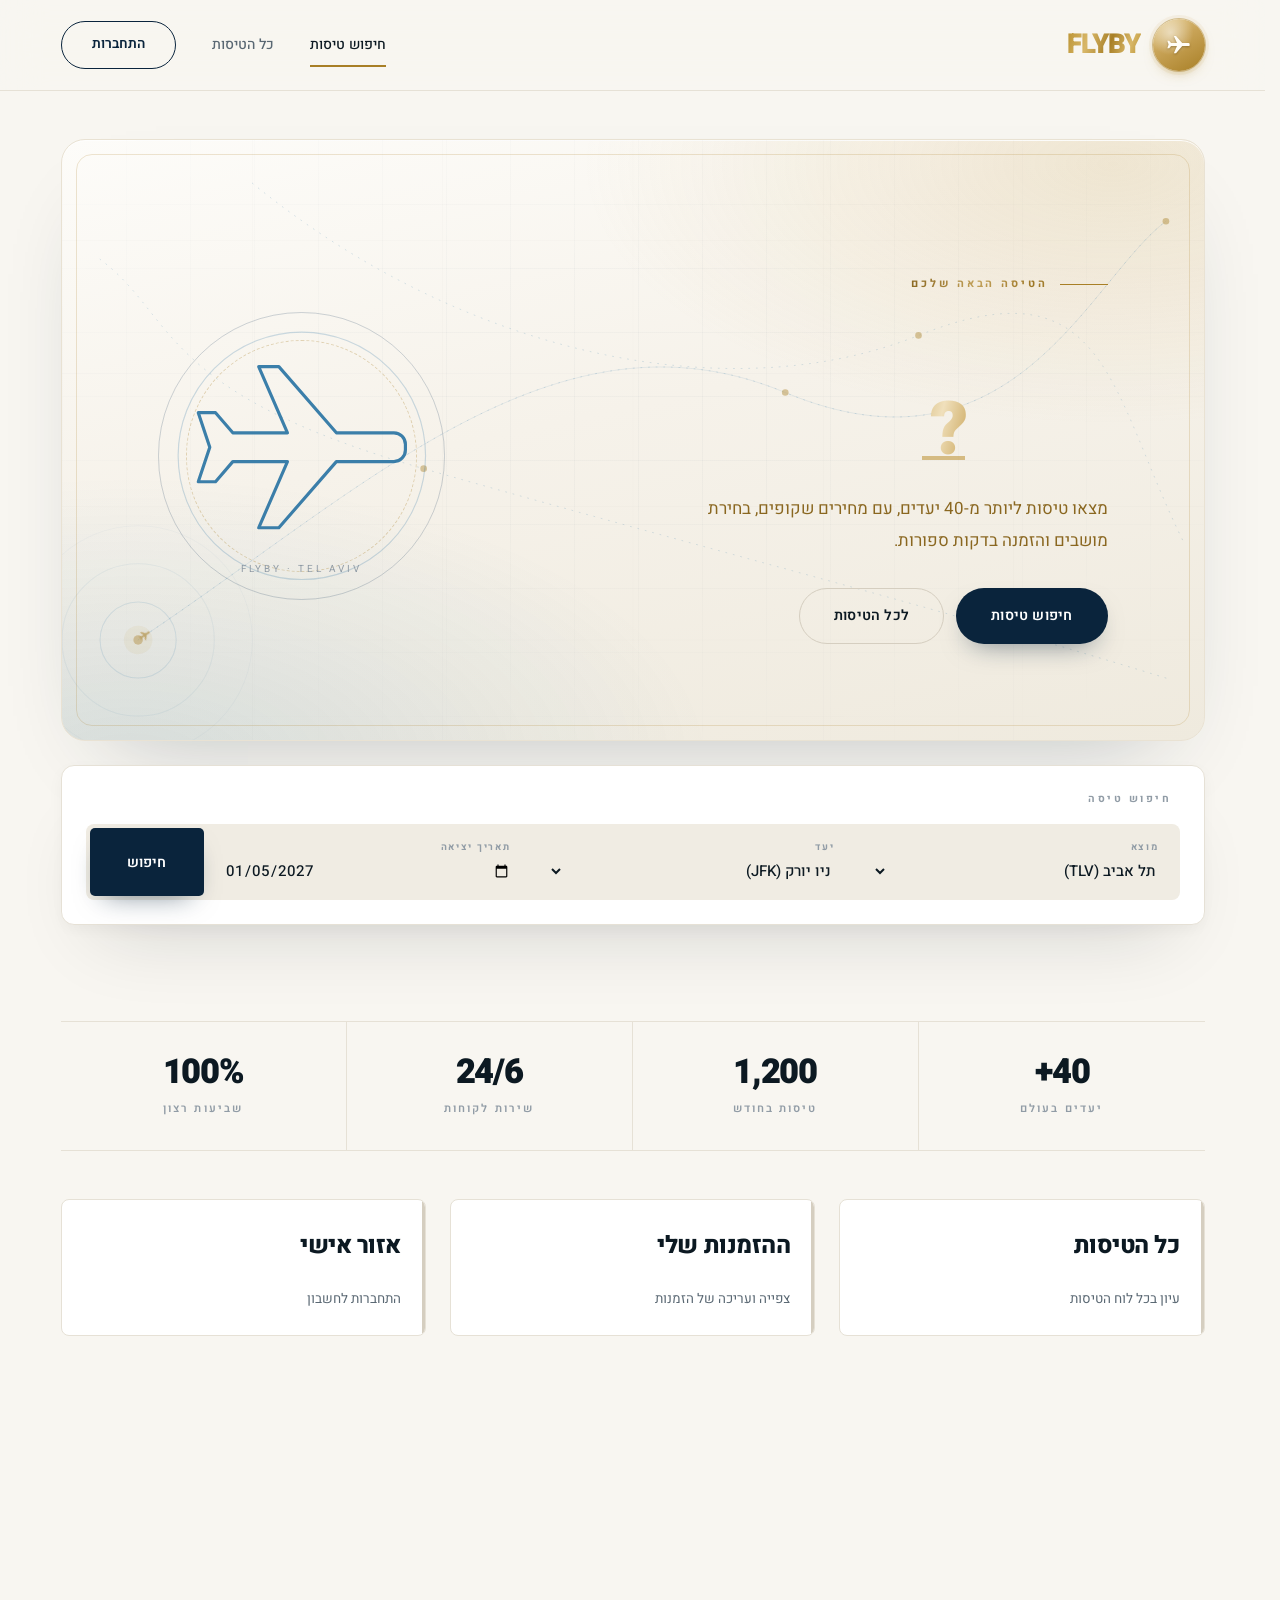
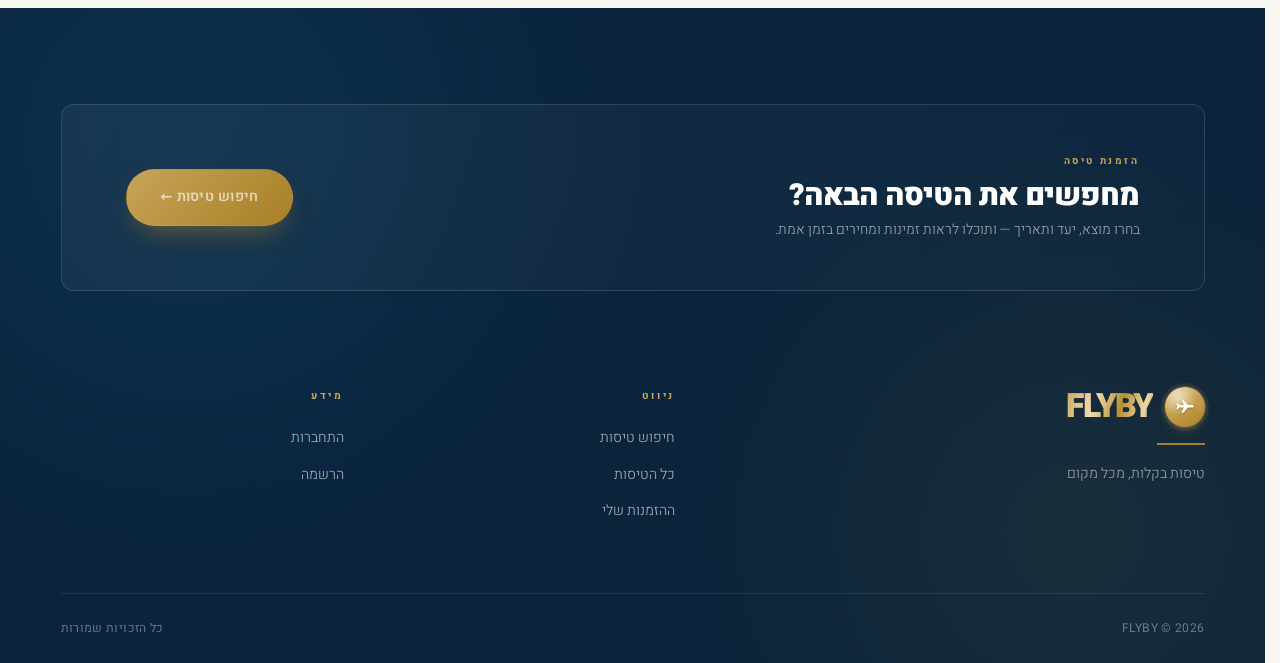
==== commit 4659080b: "ll2" ====
--- a/index.html
+++ b/index.html
@@ -4,123 +4,229 @@
     <meta charset="UTF-8">
     <meta name="viewport" content="width=device-width, initial-scale=1.0">
     <title>FLYBY — חיפוש טיסות</title>
-    <link rel="stylesheet" href="css/style.css">
+    <link rel="icon" type="image/svg+xml" href="images/favicon.svg">
     <link rel="preconnect" href="https://fonts.googleapis.com">
     <link rel="preconnect" href="https://fonts.gstatic.com" crossorigin>
-    <link href="https://fonts.googleapis.com/css2?family=Heebo:wght@400;500;600;700;800&display=swap" rel="stylesheet">
+    <link href="https://fonts.googleapis.com/css2?family=Heebo:wght@300;400;500;600;700;800;900&display=swap" rel="stylesheet">
+    <link rel="stylesheet" href="css/style.css">
 </head>
 <body>
     <header class="site-header">
         <div class="container header-inner">
-            <a href="index.html" class="logo"><img src="images/לוגו האתר.jpg" alt="FlightBooking" class="logo-img"></a>
+            <a href="index.html" class="logo" aria-label="FLYBY — טיסות בקלות">
+                <span class="logo__mark" aria-hidden="true">
+                    <svg viewBox="0 0 200 200" fill="currentColor">
+                        <path d="M172 92a8 8 0 0 0-8-8h-40l-40-46h-14l20 46H52l-12-14H28l8 24-8 24h12l12-14h38l-20 46h14l40-46h40a8 8 0 0 0 8-8z"/>
+                    </svg>
+                </span>
+                <span class="logo__word">FLYBY</span>
+            </a>
 
             <nav class="nav">
                 <a href="index.html" class="active">חיפוש טיסות</a>
                 <a href="flights.html">כל הטיסות</a>
-                <a href="my-bookings.html" id="navMyBookings" hidden>ההזמנות שלי</a>
+                <a href="my-bookings.html" id="navMyBookings" class="nav-cta" hidden>ההזמנות שלי</a>
                 <a href="admin.html" id="navAdmin" hidden>הוספת טיסה</a>
-                <a href="login.html" id="navLogin">התחברות</a>
+                <a href="admin-bookings.html" id="navAdminBookings" hidden>כל ההזמנות</a>
+                <a href="login.html" id="navLogin" class="nav-cta">התחברות</a>
                 <a href="#" id="navLogout" hidden>התנתקות</a>
             </nav>
         </div>
     </header>
 
-    <main class="container">
-        <section class="hero">
-            <div class="hero-content">
-                <span class="eyebrow">הטיסה הבאה שלכם</span>
-                <h1>לאן טסים היום?</h1>
-                <p class="hero-sub">
-                    מצאו טיסות ליותר מ-40 יעדים, עם מחירים שקופים, בחירת מושבים והזמנה בדקות ספורות.
-                </p>
-                <div class="hero-actions">
-                    <a href="#search" class="btn btn-primary">חיפוש טיסות</a>
-                    <a href="flights.html" class="btn btn-secondary">לכל הטיסות</a>
-                </div>
-            </div>
-        </section>
-
-        <section class="search-card" id="search">
-            <h2>חיפוש טיסות</h2>
-
-            <form id="searchForm" class="search-form">
-                <div class="field">
-                    <label for="origin">מוצא</label>
-                    <select id="origin" name="origin" required>
-                        <option value="TLV" selected>תל אביב (TLV)</option>
-                        <option value="JFK">ניו יורק (JFK)</option>
-                        <option value="LHR">לונדון (LHR)</option>
-                        <option value="CDG">פריז (CDG)</option>
-                    </select>
-                </div>
-
-                <div class="field">
-                    <label for="destination">יעד</label>
-                    <select id="destination" name="destination" required>
-                        <option value="TLV">תל אביב (TLV)</option>
-                        <option value="JFK" selected>ניו יורק (JFK)</option>
-                        <option value="LHR">לונדון (LHR)</option>
-                        <option value="CDG">פריז (CDG)</option>
-                    </select>
-                </div>
-
-                <div class="field">
-                    <label for="departureDate">תאריך יציאה</label>
-                    <input type="date" id="departureDate" name="departureDate" required>
-                </div>
-
-                <button type="submit" class="btn btn-primary">חיפוש</button>
-            </form>
-
-            <div id="searchMessage" class="message" style="display:none"></div>
-        </section>
-
-        <div class="trust-strip">
-            <div class="trust-item"><strong>40+</strong><span>יעדים בעולם</span></div>
-            <div class="trust-item"><strong>1,200</strong><span>טיסות בחודש</span></div>
-            <div class="trust-item"><strong>24/6</strong><span>שירות לקוחות</span></div>
+    <main>
+        <div class="container">
+
+            <section class="hero">
+                <!-- מפת נתיבים — המוטיב הייחודי -->
+                <div class="hero-map" aria-hidden="true">
+                    <svg viewBox="0 0 1200 700" preserveAspectRatio="xMidYMid slice">
+                        <defs>
+                            <path id="routeA" d="M80 560 C 320 400, 520 200, 760 300 S 1080 180, 1160 120"/>
+                            <path id="routeB" d="M1160 600 C 900 520, 660 460, 380 380 S 120 220, 40 160"/>
+                            <path id="routeC" d="M200 80 C 420 260, 700 320, 900 240 S 1100 300, 1180 460"/>
+                        </defs>
+
+                        <g class="grid">
+                            <line x1="0" y1="140" x2="1200" y2="140"/>
+                            <line x1="0" y1="280" x2="1200" y2="280"/>
+                            <line x1="0" y1="420" x2="1200" y2="420"/>
+                            <line x1="0" y1="560" x2="1200" y2="560"/>
+                            <line x1="200" y1="0" x2="200" y2="700"/>
+                            <line x1="400" y1="0" x2="400" y2="700"/>
+                            <line x1="600" y1="0" x2="600" y2="700"/>
+                            <line x1="800" y1="0" x2="800" y2="700"/>
+                            <line x1="1000" y1="0" x2="1000" y2="700"/>
+                        </g>
+
+                        <use href="#routeA" class="route"/>
+                        <use href="#routeB" class="route"/>
+                        <use href="#routeC" class="route"/>
+                        <use href="#routeA" class="route route--solid"/>
+
+                        <g class="glow">
+                            <circle cx="80" cy="560" r="40"/>
+                            <circle cx="80" cy="560" r="80" opacity=".5"/>
+                            <circle cx="80" cy="560" r="120" opacity=".25"/>
+                        </g>
+                        <circle cx="80" cy="560" r="5" class="node"/>
+
+                        <circle cx="760" cy="300" r="3.5" class="node"/>
+                        <circle cx="1160" cy="120" r="3.5" class="node"/>
+                        <circle cx="380" cy="380" r="3.5" class="node"/>
+                        <circle cx="900" cy="240" r="3.5" class="node"/>
+
+                        <g class="flyer-plane">
+                            <g class="flyer">
+                                <circle r="15" class="plane-halo"/>
+                                <g transform="scale(0.085) translate(0 -100)">
+                                    <path class="plane-shape"
+                                          d="M172 92a8 8 0 0 0-8-8h-40l-40-46h-14l20 46H52l-12-14H28l8 24-8 24h12l12-14h38l-20 46h14l40-46h40a8 8 0 0 0 8-8z"/>
+                                </g>
+                            </g>
+                        </g>
+                    </svg>
+                </div>
+
+                <div class="hero-inner">
+                    <div>
+                        <p class="hero-eyebrow">הטיסה הבאה שלכם</p>
+                        <h1>
+                            <span class="line-1">לאן טסים</span>
+                            <span class="line-2">היום<em>?</em></span>
+                        </h1>
+                        <p class="hero-sub">
+                            מצאו טיסות ליותר מ-40 יעדים, עם מחירים שקופים, בחירת מושבים והזמנה בדקות ספורות.
+                        </p>
+                        <div class="hero-actions">
+                            <a href="#search" class="btn btn-primary">חיפוש טיסות</a>
+                            <a href="flights.html" class="btn btn-outline">לכל הטיסות</a>
+                        </div>
+                    </div>
+
+                    <div class="hero-mark" aria-hidden="true">
+                        <span class="ring"></span>
+                        <span class="ring ring--inner"></span>
+                        <svg viewBox="0 0 200 200" fill="none" stroke="currentColor" stroke-linecap="round" stroke-linejoin="round">
+                            <path d="M172 92a8 8 0 0 0-8-8h-40l-40-46h-14l20 46H52l-12-14H28l8 24-8 24h12l12-14h38l-20 46h14l40-46h40a8 8 0 0 0 8-8z"
+                                  stroke-width="2.2"/>
+                            <circle cx="100" cy="100" r="86" stroke-width=".8" opacity=".25"/>
+                        </svg>
+                        <span class="mark-caption">FLYBY · TEL AVIV</span>
+                    </div>
+                </div>
+            </section>
+
+            <section class="search-card" id="search" aria-label="חיפוש טיסות">
+                <h2>חיפוש טיסה</h2>
+
+                <form id="searchForm" class="search-form">
+                    <div class="field">
+                        <label for="origin">מוצא</label>
+                        <select id="origin" name="origin" required>
+                            <option value="TLV" selected>תל אביב (TLV)</option>
+                            <option value="JFK">ניו יורק (JFK)</option>
+                            <option value="LHR">לונדון (LHR)</option>
+                            <option value="CDG">פריז (CDG)</option>
+                        </select>
+                    </div>
+
+                    <div class="field">
+                        <label for="destination">יעד</label>
+                        <select id="destination" name="destination" required>
+                            <option value="TLV">תל אביב (TLV)</option>
+                            <option value="JFK" selected>ניו יורק (JFK)</option>
+                            <option value="LHR">לונדון (LHR)</option>
+                            <option value="CDG">פריז (CDG)</option>
+                        </select>
+                    </div>
+
+                    <div class="field">
+                        <label for="departureDate">תאריך יציאה</label>
+                        <input type="date" id="departureDate" name="departureDate" required>
+                    </div>
+
+                    <button type="submit" class="btn btn-primary">חיפוש</button>
+                </form>
+
+                <!-- aria-live: קורא מסך יקריא את הודעת החיפוש/השגיאה -->
+                <div id="searchMessage" class="message" role="status" aria-live="polite" style="display:none"></div>
+            </section>
+
+            <div class="stats">
+                <div class="stat"><strong>40+</strong><span>יעדים בעולם</span></div>
+                <div class="stat"><strong>1,200</strong><span>טיסות בחודש</span></div>
+                <div class="stat"><strong>24/6</strong><span>שירות לקוחות</span></div>
+                <div class="stat"><strong>100%</strong><span>שביעות רצון</span></div>
+            </div>
+
+            <section class="quick-links" aria-label="קישורים מהירים">
+                <a href="flights.html" class="quick-link">
+                    <strong>כל הטיסות</strong>
+                    <span>עיון בכל לוח הטיסות</span>
+                </a>
+                <a href="my-bookings.html" class="quick-link">
+                    <strong>ההזמנות שלי</strong>
+                    <span>צפייה ועריכה של הזמנות</span>
+                </a>
+                <a href="login.html" class="quick-link">
+                    <strong>אזור אישי</strong>
+                    <span>התחברות לחשבון</span>
+                </a>
+            </section>
+
+            <section id="resultsSection" hidden>
+                <h2 class="results-title">טיסות זמינות</h2>
+
+                <div id="results" class="results-grid"></div>
+                <div id="pagination" class="pagination"></div>
+            </section>
+
         </div>
-
-        <section class="quick-links">
-            <a href="flights.html" class="quick-link">
-                <strong>כל הטיסות</strong>
-                <span>עיון בכל לוח הטיסות</span>
-            </a>
-            <a href="my-bookings.html" class="quick-link">
-                <strong>ההזמנות שלי</strong>
-                <span>צפייה ועריכה של הזמנות</span>
-            </a>
-            <a href="login.html" class="quick-link">
-                <strong>אזור אישי</strong>
-                <span>התחברות לחשבון</span>
-            </a>
-        </section>
-
-        <section id="resultsSection" hidden>
-            <h2>טיסות זמינות</h2>
-            <div id="results" class="results-grid"></div>
-            <div id="pagination" class="pagination"></div>
-        </section>
     </main>
 
     <footer class="site-footer">
         <div class="container">
-            <div class="footer-inner">
-                <a href="index.html" class="footer-logo">
-                    <img src="images/לוגו האתר.jpg" alt="FlightBooking" class="footer-logo-img">
-                </a>
-
-                <nav class="footer-links">
+
+            <div class="footer-cta">
+                <div>
+                    <span class="footer-cta-kicker">הזמנת טיסה</span>
+                    <h3>מחפשים את הטיסה הבאה?</h3>
+                    <p>בחרו מוצא, יעד ותאריך — ותוכלו לראות זמינות ומחירים בזמן אמת.</p>
+                </div>
+                <a href="#search" class="btn btn-gold">חיפוש טיסות ←</a>
+            </div>
+
+            <div class="footer-top">
+                <div>
+                    <div class="footer-brand">
+                        <span class="logo__mark" aria-hidden="true">
+                            <svg viewBox="0 0 200 200" fill="currentColor">
+                                <path d="M172 92a8 8 0 0 0-8-8h-40l-40-46h-14l20 46H52l-12-14H28l8 24-8 24h12l12-14h38l-20 46h14l40-46h40a8 8 0 0 0 8-8z"/>
+                            </svg>
+                        </span>
+                        <span class="logo__word">FLYBY</span>
+                    </div>
+                    <div class="footer-brand-rule"></div>
+                    <p class="footer-about">טיסות בקלות, מכל מקום</p>
+                </div>
+
+                <div class="footer-col">
+                    <h4>ניווט</h4>
                     <a href="index.html">חיפוש טיסות</a>
                     <a href="flights.html">כל הטיסות</a>
                     <a href="my-bookings.html">ההזמנות שלי</a>
-                </nav>
-
-                <span class="footer-text">טיסות בקלות, מכל מקום</span>
+                </div>
+
+                <div class="footer-col">
+                    <h4>מידע</h4>
+                    <a href="login.html">התחברות</a>
+                    <a href="register.html">הרשמה</a>
+                </div>
             </div>
 
             <div class="footer-bottom">
-                <span>FlightBooking &copy; 2026</span>
+                <span>FLYBY &copy; 2026</span>
                 <span>כל הזכויות שמורות</span>
             </div>
         </div>
--- a/css/style.css
+++ b/css/style.css
@@ -1,55 +1,56 @@
-
 /* =====================================================================
-   FlightBooking — Design System v4
-   Aviation · modern editorial · light airy interface
+   FlightBooking — Design System v8
+   "מפת נתיבים" — קווי טיסה, קואורדינטות, מעגלי נתבים.
+   נייר שמנת · כחול־נייבי · זהב · מלוטש וקריא.
    =====================================================================
    תוכן עניינים
    1.  Tokens
    2.  Reset + Base
    3.  Layout
-   4.  Header  (לבן, לוגו כהה בולט)
-   5.  Hero    (תמונה אמיתית, טקסט מעל)
-   6.  Trust strip
-   7.  Search card (צף)
-   8.  Quick links
-   9.  Fields
+   4.  Header  (דביק, טשטוש, לוגו וקטורי בזהב)
+   5.  Hero    (מפת נתיבים — עמוד הבית בלבד)
+   6.  Page head (עמודי פנים)
+   7.  Search card / Search row
+   8.  Stats / Trust strip
+   9.  Quick links / Destinations
    10. Buttons
-   11. Flight cards
-   12. Pagination
-   13. Messages
-   14. Forms
-   15. Seats
-   16. Summary
-   17. Modal
-   18. Footer (כהה, לוגו לבן)
+   11. Fields
+   12. Flight cards
+   13. Pagination
+   14. Messages
+   15. Forms
+   16. Seats
+   17. Summary
+   18. Modal
    19. Filters
-   20. Brand helpers
+   20. Footer (נייבי, לוגו זהב, פאנל CTA)
    21. Responsive
    ===================================================================== */
 
 /* ============================ 1. TOKENS ============================ */
 :root {
-    /* משטחים */
-    --canvas: #f5f7fa;
-    --canvas-deep: #eaeff5;
+    --s1: 4px;   --s2: 8px;   --s3: 12px;  --s4: 16px;
+    --s5: 24px;  --s6: 32px;  --s7: 48px;  --s8: 64px;
+    --s9: 96px;  --s10: 128px; --s11: 176px;
+
+    --paper: #f8f6f1;
+    --paper-2: #f0ece3;
     --surface: #ffffff;
-    --surface-sunk: #eff3f8;
-    --ink: #10222f;
-    --text: #1d2f3d;
-    --text-2: #52657a;
-    --text-3: #8695a6;
-    --hairline: #e1e7ee;
-    --hairline-2: #c9d3df;
-
-    /* כחול תעופה — גוון אחד עקבי */
-    --brand: #0b3c67;
-    --brand-ink: #062844;
-    --brand-mid: #14639c;
-    --brand-light: #2b7cb6;
-    --brand-sky: #eaf2f9;
-    --brand-sky-2: #d3e3f1;
-
-    /* סטטוס */
+    --ink: #0c1922;
+    --text: #29363f;
+    --text-2: #5a6873;
+    --text-3: #919ca6;
+    --line: #e6e1d6;
+    --line-2: #d5cec0;
+
+    --navy: #0a243c;
+    --navy-2: #143a5a;
+    --navy-3: #1a6a9e;
+    --sky: #eef4f9;
+
+    --gold: #a87f26;
+    --gold-2: #c8a458;
+
     --ok: #1e6b48;
     --ok-wash: #eaf4ee;
     --warn: #96670c;
@@ -57,487 +58,843 @@
     --err: #a32a22;
     --err-wash: #fbeeed;
 
-    /* טיפוגרפיה — Heebo לגוף ולכותרות, Assistant לגיבוי */
-    --font-display: "Heebo", "Assistant", "Segoe UI", system-ui, sans-serif;
-    --font-body: "Heebo", "Assistant", "Segoe UI", system-ui, sans-serif;
+    --r-xs: 3px;
+    --r-sm: 5px;
+    --r-md: 8px;
+    --r-lg: 13px;
+    --r-full: 999px;
+
+    --e1: 0 1px 2px rgba(12,25,34,.035);
+    --e2: 0 1px 3px rgba(12,25,34,.04), 0 14px 30px -16px rgba(12,25,34,.10);
+    --e3: 0 6px 16px rgba(12,25,34,.04), 0 40px 80px -36px rgba(12,25,34,.16);
+
+    --ease: cubic-bezier(.22,.68,.28,1);
+    --ease-out: cubic-bezier(.16,1,.3,1);
+
+    --f-display: "Heebo", system-ui, sans-serif;
+    --f-ui: "Heebo", system-ui, sans-serif;
     --font-mono: "SF Mono", "Consolas", "Courier New", monospace;
 
-    /* עומקים */
-    --e1: 0 1px 2px rgba(10, 34, 55, .05), 0 1px 3px rgba(10, 34, 55, .04);
-    --e2: 0 1px 3px rgba(10, 34, 55, .06),
-          0 6px 16px -6px rgba(10, 34, 55, .10),
-          0 18px 38px -20px rgba(10, 34, 55, .18);
-    --e3: 0 2px 4px rgba(10, 34, 55, .05),
-          0 14px 28px -8px rgba(10, 34, 55, .12),
-          0 44px 80px -32px rgba(11, 60, 103, .28);
-
-    /* רדיוסים */
-    --r-xs: 4px;
-    --r-sm: 7px;
-    --r-md: 11px;
-    --r-lg: 16px;
-    --r-xl: 24px;
-    --r-full: 999px;
-
-    /* תנועה */
-    --ease: cubic-bezier(.2, .65, .3, 1);
-    --dur: .18s;
-    --dur-slow: .4s;
+
+    /* שמות ישנים שנשארו בשימוש ב-JS — מיושרים לפלטה החדשה */
+    --brand: var(--navy);
+    --brand-ink: var(--navy);
+    --brand-mid: var(--navy-3);
+    --brand-light: var(--navy-3);
+    --brand-sky: var(--sky);
+    --brand-sky-2: #d9e5ef;
+    --hairline: var(--line);
+    --hairline-2: var(--line-2);
+    --surface-sunk: var(--paper-2);
+    --muted: var(--text-3);
+    --dur: .25s;
+    --dur-slow: .35s;
+}
+
+@media (prefers-color-scheme: dark) {
+    :root {
+        --paper: #090f15;
+        --paper-2: #0e1720;
+        --surface: #111c25;
+        --ink: #f2efe8;
+        --text: #d2d9df;
+        --text-2: #9aa6b1;
+        --text-3: #67747f;
+        --line: #1c2731;
+        --line-2: #2a3744;
+        --sky: #12202d;
+        --brand-sky-2: #22344a;
+        --ok-wash: #10261d;
+        --warn-wash: #2a2110;
+        --err-wash: #2a1413;
+        --e1: 0 1px 2px rgba(0,0,0,.35);
+        --e2: 0 1px 3px rgba(0,0,0,.35), 0 14px 30px -16px rgba(0,0,0,.5);
+        --e3: 0 6px 16px rgba(0,0,0,.35), 0 40px 80px -36px rgba(0,0,0,.65);
+    }
 }
 
 /* ============================ 2. RESET + BASE ============================ */
-*,
-*::before,
-*::after { box-sizing: border-box; margin: 0; padding: 0; }
+*, *::before, *::after { box-sizing: border-box; margin: 0; padding: 0; }
 
 html {
     -webkit-text-size-adjust: 100%;
-    scroll-behavior: smooth;
-    scroll-padding-top: 92px;
+    scroll-padding-top: 104px;
+    scrollbar-gutter: stable;
+}
+
+/* מונע "זינוק" של תוצאות החיפוש (hash) בגלל טעינת גופן שונה */
+@media (prefers-reduced-motion: reduce) {
+    .hero h1 .line-1,
+    .hero h1 .line-2,
+    .hero h1 em::after { animation: none; }
 }
 
 body {
-    font-family: var(--font-body);
-    font-size: 15px;
-    font-weight: 400;
-    background-color: var(--canvas);
-    color: var(--text);
-    line-height: 1.68;
-    min-height: 100vh;
-    display: flex;
-    flex-direction: column;
+    font-family: var(--f-ui);
+    font-size: 15px; line-height: 1.7;
+    color: var(--text); background: var(--paper);
     -webkit-font-smoothing: antialiased;
-    -moz-osx-font-smoothing: grayscale;
     text-rendering: optimizeLegibility;
-    font-feature-settings: "kern" 1, "liga" 1;
-}
-
-::selection { background: rgba(20, 99, 156, .18); color: var(--ink); }
-
-a { color: var(--brand-mid); text-decoration: none; }
-a:hover { color: var(--brand); }
-
+    display: flex; flex-direction: column; min-height: 100vh;
+    /* clip ולא hidden — כדי לא לשבור position: sticky של הכותרת */
+    overflow-x: clip;
+}
+
+::selection { background: rgba(168,127,38,.18); color: var(--ink); }
+
+a { color: var(--navy-3); text-decoration: none; }
+a:hover { color: var(--navy-2); }
 img { max-width: 100%; display: block; }
 
 :focus-visible {
-    outline: 2px solid var(--brand-mid);
+    outline: 2px solid var(--navy-3);
     outline-offset: 3px;
     border-radius: 3px;
 }
 
 /* ============================ 3. LAYOUT ============================ */
 .container {
-    width: 100%;
-    max-width: 1180px;
-    margin: 0 auto;
-    padding: 0 32px;
-}
+    width: 100%; max-width: 1240px;
+    margin-inline: auto;
+    padding-inline: var(--s7);
+}
+@media (max-width: 700px) { .container { padding-inline: var(--s5); } }
 
 main {
     flex: 1;
-    padding: 44px 32px 96px;
+    padding-block: var(--s5) var(--s9);
 }
 
 h1 {
-    font-family: var(--font-display);
-    font-size: clamp(1.55rem, 2.4vw, 2.05rem);
-    font-weight: 700;
+    font-family: var(--f-display);
+    font-size: clamp(1.9rem, 3.4vw, 2.8rem);
+    font-weight: 900;
+    letter-spacing: -.03em;
+    line-height: 1.15;
+    color: var(--ink);
+    margin-bottom: var(--s3);
+}
+
+h2 {
+    font-family: var(--f-display);
+    font-size: 1.32rem;
+    font-weight: 800;
     letter-spacing: -.02em;
-    line-height: 1.25;
     color: var(--ink);
-    margin-bottom: 10px;
-    max-width: 34ch;
-}
-
-h2 {
-    font-family: var(--font-display);
-    font-size: 1.15rem;
-    font-weight: 700;
-    letter-spacing: -.015em;
-    color: var(--ink);
-    margin: 48px 0 18px;
-}
-
-h3 { font-family: var(--font-display); font-size: 1.02rem; font-weight: 700; color: var(--ink); }
+    margin: var(--s7) 0 var(--s4);
+}
+
+h3 { font-family: var(--f-display); font-size: 1.02rem; font-weight: 800; color: var(--ink); }
 
 .subtitle {
     color: var(--text-2);
-    font-size: .92rem;
-    margin-bottom: 26px;
-    font-weight: 400;
-}
-
-/* ============================ 4. HEADER — לבן ונקי ============================ */
+    font-size: .9rem;
+    font-weight: 300;
+    margin-bottom: var(--s5);
+}
+
+.gold-text {
+    background: linear-gradient(102deg, #8a6720 0%, #c2a15a 34%, #9d7726 62%, #c8a962 100%);
+    -webkit-background-clip: text;
+    background-clip: text;
+    color: transparent;
+    -webkit-text-fill-color: transparent;
+}
+
+/* ============================ 4. HEADER ============================ */
 .site-header {
-    background: rgba(255, 255, 255, .94);
-    backdrop-filter: saturate(180%) blur(18px);
-    -webkit-backdrop-filter: saturate(180%) blur(18px);
-    border-bottom: 1px solid var(--hairline);
-    position: sticky;
-    top: 0;
-    z-index: 60;
-    transition: box-shadow var(--dur) var(--ease);
-}
-
-.site-header:hover,
-.site-header:focus-within {
-    box-shadow: 0 2px 12px -6px rgba(10, 34, 55, .16);
-}
+    position: sticky; top: 0; z-index: 60;
+    background: rgba(248,246,241,.88);
+    -webkit-backdrop-filter: blur(20px) saturate(1.4);
+    backdrop-filter: blur(20px) saturate(1.4);
+    border-bottom: 1px solid var(--line);
+}
+@media (prefers-color-scheme: dark) { .site-header { background: rgba(9,15,21,.88); } }
 
 .header-inner {
-    display: flex;
-    align-items: center;
-    justify-content: space-between;
-    gap: 28px;
-    min-height: 76px;
-    flex-wrap: wrap;
-    padding-block: 10px;
-}
-
-/* הלוגו — על לבן, כמו שהוא, בלי מסגרת */
+    display: flex; align-items: center; justify-content: space-between;
+    gap: var(--s5); height: 90px;
+}
+
+/* ── לוגו וקטורי — סמל העיגול + שם מלוטש בגווני זהב ── */
 .logo {
-    display: inline-flex;
-    align-items: center;
-    text-decoration: none;
-    line-height: 0;
-    transition: opacity var(--dur) var(--ease);
-}
-
-.logo:hover { opacity: .82; }
-
-.logo-img {
-    height: 38px;
-    width: auto;
-    max-width: 190px;
-    object-fit: contain;
-}
-
-/* ניווט — כחול כהה על לבן */
-.nav {
-    display: flex;
-    gap: 2px;
-    align-items: center;
-    flex-wrap: wrap;
-}
-
+    display: inline-flex; align-items: center; gap: var(--s3);
+    text-decoration: none; line-height: 1;
+    flex: none;
+}
+.logo:hover { color: inherit; }
+.logo-img { display: none; }
+
+.logo__mark {
+    width: 52px; height: 52px; flex: none;
+    display: grid; place-items: center;
+    border-radius: 50%;
+    background:
+        radial-gradient(70% 70% at 34% 26%, rgba(255,255,255,.55), rgba(255,255,255,0) 62%),
+        linear-gradient(150deg, #e8cf94 0%, #c9a458 42%, #a87f26 100%);
+    box-shadow:
+        0 0 0 1px rgba(168,127,38,.45),
+        0 0 0 4px rgba(201,164,88,.10),
+        0 6px 14px -6px rgba(168,127,38,.55);
+}
+.logo__mark svg {
+    width: 31px; height: 31px;
+    color: #fffdf7;
+    filter: drop-shadow(0 1px 1px rgba(90,64,10,.45));
+}
+
+.logo__word {
+    font-family: var(--f-ui);
+    font-size: 1.72rem; font-weight: 900;
+    letter-spacing: -.015em;
+    background: linear-gradient(108deg, #b9902f 0%, #d8b768 30%, #a87f26 58%, #d8b768 82%, #b9902f 100%);
+    -webkit-background-clip: text; background-clip: text;
+    color: transparent;
+    -webkit-text-fill-color: transparent;
+    padding-inline-end: .06em;
+}
+
+.nav { display: flex; align-items: center; gap: var(--s1); flex-wrap: wrap; }
 .nav a {
+    position: relative;
+    font-size: .88rem; font-weight: 500;
     color: var(--text-2);
-    text-decoration: none;
-    font-size: .875rem;
-    font-weight: 500;
-    padding: 9px 16px;
-    border-radius: var(--r-sm);
-    position: relative;
+    padding: var(--s2) var(--s4);
+    transition: color .25s var(--ease);
     white-space: nowrap;
-    transition: color var(--dur) var(--ease), background var(--dur) var(--ease);
-}
-
-.nav a:hover {
-    color: var(--brand);
-    background: var(--brand-sky);
-}
-
-.nav a.active {
-    color: var(--brand);
+}
+.nav a:hover, .nav a.active { color: var(--ink); }
+
+/* הקישורים שאינם גלולה (כולל "התנתקות") אינם מוצגים כקו-תחתון */
+.nav a#navLogout::after,
+.nav a#navAdmin::after,
+.nav a#navAdminBookings::after { display: none; }
+.nav a::after {
+    content: ""; position: absolute;
+    inset-inline: var(--s4); bottom: -2px; height: 1.5px;
+    background: var(--gold);
+    transform: scaleX(0); transform-origin: right;
+    transition: transform .35s var(--ease-out);
+}
+.nav a:hover::after, .nav a.active::after { transform: scaleX(1); }
+
+/* הקישור הראשי במצב הנוכחי — כפתור גלולה */
+.nav a.nav-cta {
+    margin-inline-start: var(--s4);
+    border: 1px solid var(--navy);
+    color: var(--navy);
+    padding: 11px 30px;
+    border-radius: var(--r-full);
     font-weight: 600;
-    background: var(--brand-sky);
-}
-
-.nav a.active::after {
-    content: "";
-    position: absolute;
-    inset-inline: 16px;
-    bottom: 2px;
-    height: 2px;
-    border-radius: 2px;
-    background: var(--brand-mid);
-}
-
-.nav a#navLogout {
-    color: var(--text-3);
-    font-size: .84rem;
-    padding-inline: 12px;
-}
-
-.nav a#navLogout:hover {
-    color: var(--err);
-    background: var(--err-wash);
-}
-
-/* ============================ 5. HERO — תמונה אמיתית ============================ */
+    font-size: .86rem;
+    transition: background .3s var(--ease), color .3s var(--ease), border-color .3s var(--ease);
+}
+.nav a.nav-cta::after { display: none; }
+.nav a.nav-cta:hover { background: var(--navy); color: #fff; }
+.nav a.nav-cta:hover::after { display: none; }
+
+/* "התנתקות" — עדין יותר */
+.nav a#navLogout { color: var(--text-3); font-size: .84rem; }
+.nav a#navLogout:hover { color: var(--err); }
+
+/* סימון העמוד הנוכחי (כמו "הוספת טיסה" / "כל ההזמנות") */
+.nav a.is-current { color: var(--ink); font-weight: 700; }
+.nav a.is-current::after { transform: scaleX(1); }
+
+@media (max-width: 900px) {
+    .nav a:not(.nav-cta) { display: none; }
+    .logo__mark { width: 36px; height: 36px; }
+    .logo__mark svg { width: 21px; height: 21px; }
+    .logo__word { font-size: 1.22rem; }
+    .header-inner { height: 72px; }
+    .nav a.nav-cta { margin-inline-start: 0; padding: 9px 22px; font-size: .8rem; }
+}
+
+/* כששני כפתורי-גלולה מוצגים יחד (למשל ה-JS טרם הסתיר אחד מהם) */
+.nav a.nav-cta + a.nav-cta { margin-inline-start: 0; }
+
+/* ============================ 5. HERO — עמוד הבית בלבד ============================ */
 .hero {
     position: relative;
-    isolation: isolate;
+    margin-top: var(--s5);
+    border-radius: 24px;
+    padding: var(--s10) var(--s9) var(--s9);
     overflow: hidden;
-    border-radius: var(--r-xl);
-    min-height: 460px;
-    display: flex;
-    flex-direction: column;
-    justify-content: center;
-    padding: 76px 60px 96px;
-    color: #fff;
-    margin-bottom: 0;
-    background-color: #0d3654;
-
-    /* תמונת ברירת מחדל — תחליף בנתיב שלך */
+    background:
+        radial-gradient(75% 70% at 92% 4%, rgba(201,164,88,.20) 0%, rgba(248,246,241,0) 62%),
+        radial-gradient(85% 80% at 6% 104%, rgba(26,106,158,.13) 0%, rgba(248,246,241,0) 60%),
+        linear-gradient(168deg, #fdfcf9 0%, #f6f2ea 46%, #efeade 100%);
+    border: 1px solid #e9e2d3;
+    box-shadow:
+        0 1px 0 rgba(255,255,255,.9) inset,
+        0 40px 90px -50px rgba(24,42,58,.30);
+    color: var(--ink);
+}
+@media (prefers-color-scheme: dark) {
+    .hero {
+        background:
+            radial-gradient(75% 70% at 92% 4%, rgba(201,164,88,.10) 0%, rgba(9,15,21,0) 62%),
+            radial-gradient(85% 80% at 6% 104%, rgba(26,106,158,.14) 0%, rgba(9,15,21,0) 60%),
+            linear-gradient(168deg, #101a23 0%, #0d151d 46%, #0a1118 100%);
+        border-color: #1f2b37;
+    }
+}
+
+/* מארג קווי עדין — רשת "נייר" */
+.hero::before {
+    content: "";
+    position: absolute; inset: 0; z-index: 0;
     background-image:
-        linear-gradient(96deg,
-            /* rgba(5, 27, 45, .88) 0%, */
-            /* rgba(9, 48, 80, .66) 40%, */
-            rgba(14, 74, 120, .26) 70%,
-            rgba(20, 99, 156, .10) 100%),
-        url("../images/hero-plane.jpg");
-    background-size: cover, cover;
-    background-position: center, center;
-    background-repeat: no-repeat, no-repeat;
-    box-shadow: var(--e3);
-}
-
-/* עומק עדין בתחתית התמונה */
+        linear-gradient(rgba(20,58,90,.028) 1px, transparent 1px),
+        linear-gradient(90deg, rgba(20,58,90,.028) 1px, transparent 1px);
+    background-size: 64px 64px;
+    -webkit-mask-image: radial-gradient(90% 90% at 50% 40%, #000 20%, transparent 78%);
+    mask-image: radial-gradient(90% 90% at 50% 40%, #000 20%, transparent 78%);
+    pointer-events: none;
+}
+
+/* קו זהב דק בפנים — חתימת יוקרה */
 .hero::after {
     content: "";
     position: absolute;
-    inset: auto 0 0 0;
-    height: 45%;
-    background: linear-gradient(to top, rgba(5, 27, 45, .55), transparent);
-    z-index: -1;
+    inset: 14px;
+    border: 1px solid rgba(168,127,38,.20);
+    border-radius: 16px;
     pointer-events: none;
-}
-
-.hero-content {
+    z-index: 0;
+}
+
+/* מפת נתיבים */
+.hero-map {
+    position: absolute;
+    inset: 0;
+    z-index: 0;
+    pointer-events: none;
+    opacity: .65;
+}
+.hero-map svg { width: 100%; height: 100%; }
+.hero-map .grid { stroke: rgba(20,58,90,.06); stroke-width: .5; }
+.hero-map .route { stroke: rgba(26,106,158,.30); stroke-width: .9; fill: none; stroke-dasharray: 1 7; stroke-linecap: round; }
+.hero-map .route--solid { stroke: rgba(26,106,158,.16); stroke-dasharray: none; }
+.hero-map .glow { stroke: rgba(26,106,158,.18); stroke-width: 1.1; fill: none; }
+.hero-map .node { fill: var(--gold); opacity: .65; }
+
+.hero-map .flyer {
+    fill: var(--gold);
+    opacity: .9;
+}
+
+/* קבוצת המטוס — מסובבת לפי הכיוון */
+.hero-map .flyer-plane {
+    animation: fly 9s linear infinite;
+    offset-path: path('M80 560 C 320 400, 520 200, 760 300 S 1080 180, 1160 120');
+    offset-rotate: auto;
+    offset-distance: 0%;
+}
+@keyframes fly {
+    from { offset-distance: 0%; }
+    to   { offset-distance: 100%; }
+}
+
+.hero-map .plane-shape {
+    fill: var(--gold);
+    stroke: var(--gold);
+    stroke-width: .6;
+    stroke-linejoin: round;
+    filter: drop-shadow(0 2px 5px rgba(168,127,38,.35));
+}
+
+.hero-map .plane-halo {
+    fill: var(--gold-2);
+    opacity: .16;
+}
+
+.hero-inner {
+    position: relative; z-index: 2;
+    display: grid;
+    grid-template-columns: 1.3fr .7fr;
+    gap: var(--s10);
+    align-items: center;
+}
+@media (max-width: 940px) {
+    .hero-inner { grid-template-columns: 1fr; gap: var(--s7); }
+}
+
+.hero-eyebrow {
+    display: inline-flex; align-items: center; gap: var(--s3);
+    font-size: .69rem; font-weight: 700;
+    letter-spacing: .26em; text-transform: uppercase;
+    margin-bottom: var(--s5);
+    background: linear-gradient(102deg, #8a6720 0%, #c2a15a 34%, #9d7726 62%, #c8a962 100%);
+    -webkit-background-clip: text;
+    background-clip: text;
+    color: transparent;
+    -webkit-text-fill-color: transparent;
+}
+.hero-eyebrow::before {
+    content: ""; width: 48px; height: 1px;
+    background: var(--gold);
+}
+
+.hero h1 {
+    font-family: var(--f-ui);
+    font-size: clamp(2.9rem, 5.8vw, 5.2rem);
+    font-weight: 900;
+    line-height: 1.04;
+    letter-spacing: -.028em;
+    background: linear-gradient(
+        104deg,
+        #a8812f 0%,
+        #c2a15a 18%,
+        #e0c893 36%,
+        #cdb075 55%,
+        #a8812f 76%,
+        #bf9c52 100%
+    );
+    -webkit-background-clip: text;
+    background-clip: text;
+    color: transparent;
+    -webkit-text-fill-color: transparent;
+    padding-inline-end: .04em;
+    margin-bottom: var(--s5);
+}
+.hero h1 .line-1 { display: block; }
+.hero h1 .line-2 { display: block; margin-top: -.04em; }
+
+.hero h1 em {
+    font-style: normal;
+    font-weight: 900;
+    color: transparent;
+    -webkit-text-fill-color: transparent;
+    background-image: linear-gradient(104deg, #d9bf85 0%, #f0e0bc 40%, #c9a458 100%);
+    -webkit-background-clip: text;
+    background-clip: text;
     position: relative;
-    z-index: 1;
-    max-width: 620px;
-}
-
-.hero .eyebrow {
-    display: inline-flex;
-    align-items: center;
-    gap: 8px;
-    font-size: .72rem;
-    font-weight: 600;
-    letter-spacing: .14em;
+    display: inline-block;
+    padding-inline-end: .1em;
+}
+.hero h1 em::after {
+    content: "";
+    position: absolute;
+    inset-inline: 0;
+    bottom: .12em;
+    height: .06em;
+    background: var(--gold-2);
+    opacity: .7;
+    transform-origin: right;
+    animation: underlineIn 1.2s var(--ease-out) .5s both;
+}
+@keyframes underlineIn {
+    from { transform: scaleX(0); }
+    to   { transform: scaleX(1); }
+}
+
+.hero h1 .line-1,
+.hero h1 .line-2 {
+    animation: heroIn 1s var(--ease-out) both;
+}
+.hero h1 .line-1 { animation-delay: .05s; }
+.hero h1 .line-2 { animation-delay: .22s; }
+@keyframes heroIn {
+    from { opacity: 0; transform: translateY(18px); }
+    to   { opacity: 1; transform: translateY(0); }
+}
+
+.hero-sub {
+    font-size: 1.06rem; font-weight: 400;
+    line-height: 1.85;
+    color: #8a6720;
+    max-width: 44ch;
+    margin-bottom: var(--s6);
+}
+@media (prefers-color-scheme: dark) { .hero-sub { color: var(--gold-2); } }
+
+.hero-actions { display: flex; gap: var(--s3); flex-wrap: wrap; align-items: center; }
+
+.hero-proof {
+    display: flex; align-items: center; gap: var(--s5);
+    flex-wrap: wrap;
+    margin-top: var(--s8);
+    padding-top: var(--s5);
+    border-top: 1px solid var(--line);
+}
+.hero-proof .avatars { display: flex; }
+.hero-proof .avatars span {
+    width: 34px; height: 34px;
+    border-radius: 50%;
+    border: 2px solid #fbf9f4;
+    display: grid; place-items: center;
+    font-size: .71rem; font-weight: 700;
+    color: var(--navy);
+    margin-inline-start: -10px;
+    box-shadow: 0 1px 3px rgba(24,42,58,.14);
+}
+.hero-proof .avatars span:first-child { margin-inline-start: 0; }
+.hero-proof .avatars span:nth-child(1) { background: #bcd7e8; }
+.hero-proof .avatars span:nth-child(2) { background: #e0d4b8; }
+.hero-proof .avatars span:nth-child(3) { background: #c3d8cc; }
+.hero-proof .avatars span:nth-child(4) { background: #d8ccd8; }
+
+.hero-proof .proof-text { display: flex; flex-direction: column; gap: 2px; }
+.hero-proof .proof-text strong {
+    font-size: .81rem; font-weight: 700;
+    background: linear-gradient(102deg, #8a6720 0%, #b89448 46%, #94701f 100%);
+    -webkit-background-clip: text; background-clip: text;
+    color: transparent; -webkit-text-fill-color: transparent;
+}
+.hero-proof .proof-text span { font-size: .77rem; color: #98752a; }
+@media (prefers-color-scheme: dark) {
+    .hero-proof .proof-text strong {
+        background: none;
+        -webkit-text-fill-color: var(--gold-2);
+        color: var(--gold-2);
+    }
+    .hero-proof .proof-text span { color: var(--text-2); }
+}
+
+.hero-mark {
+    position: relative;
+    display: grid; place-items: center;
+    aspect-ratio: 1 / 1;
+    max-width: 340px;
+    justify-self: center;
+}
+.hero-mark svg { width: 100%; height: auto; color: var(--navy-3); opacity: .85; }
+
+.hero-mark .ring {
+    position: absolute; inset: 0;
+    border: 1px solid rgba(20,58,90,.20);
+    border-radius: 50%;
+}
+.hero-mark .ring--inner {
+    inset: 28px;
+    border-color: rgba(168,127,38,.30);
+    border-style: dashed;
+}
+.hero-mark .mark-caption {
+    position: absolute;
+    bottom: 22px;
+    font-size: .62rem;
+    letter-spacing: .3em;
     text-transform: uppercase;
-    color: #dce9f5;
-    margin-bottom: 20px;
-    padding: 6px 14px;
-    border: 1px solid rgba(255, 255, 255, .28);
-    border-radius: var(--r-full);
-    background: rgba(255, 255, 255, .10);
-    backdrop-filter: blur(6px);
-}
-
-.hero .eyebrow::before {
+    color: var(--text-3);
+}
+
+@media (max-width: 940px) { .hero-mark { display: none; } }
+
+@media (max-width: 820px) {
+    .hero { padding: var(--s8) var(--s6) var(--s7); border-radius: 18px; }
+}
+@media (max-width: 700px) {
+    .hero { padding: var(--s7) var(--s5) var(--s6); margin-top: var(--s4); }
+    .hero h1 { font-size: clamp(2.1rem, 9vw, 3rem); }
+    .hero-sub { font-size: .95rem; }
+    .hero-actions .btn { width: 100%; }
+    .hero-proof { margin-top: var(--s6); }
+}
+
+/* ============================ 6. PAGE HEAD — עמודי פנים ============================ */
+/* אותה שפה של ההירו, בגרסה דקה: נייר חם, קו זהב, נקודת נתיב */
+.page-head {
+    position: relative;
+    padding-block: var(--s6) var(--s5);
+    margin-bottom: var(--s6);
+    border-bottom: 1px solid var(--line);
+}
+.page-head::before {
     content: "";
-    width: 6px;
-    height: 6px;
+    position: absolute;
+    inset-block-start: 0;
+    inset-inline-start: 0;
+    width: 48px; height: 2px;
+    background: linear-gradient(90deg, var(--gold-2), var(--gold));
+}
+.page-eyebrow {
+    display: inline-flex; align-items: center; gap: var(--s3);
+    font-size: .66rem; font-weight: 700;
+    letter-spacing: .26em; text-transform: uppercase;
+    color: var(--gold);
+    margin-bottom: var(--s3);
+}
+.page-eyebrow::before {
+    content: ""; width: 6px; height: 6px;
     border-radius: 50%;
-    background: #67d0a3;
-    box-shadow: 0 0 0 3px rgba(103, 208, 163, .25);
-}
-
-.hero h1 {
-    color: #fff;
-    font-size: clamp(2rem, 4.1vw, 3.15rem);
-    font-weight: 800;
-    line-height: 1.14;
+    background: var(--gold);
+    box-shadow: 0 0 0 3px rgba(168,127,38,.14);
+}
+.page-head h1 {
+    font-size: clamp(1.7rem, 3vw, 2.5rem);
+    font-weight: 900;
     letter-spacing: -.03em;
-    margin-bottom: 16px;
-    max-width: 17ch;
-    text-shadow: 0 2px 24px rgba(0, 0, 0, .28);
-}
-
-.hero .hero-sub {
-    color: rgba(255, 255, 255, .88);
-    font-size: 1.02rem;
-    font-weight: 400;
-    line-height: 1.65;
-    max-width: 46ch;
-    margin-bottom: 34px;
-    text-shadow: 0 1px 12px rgba(0, 0, 0, .3);
-}
-
-.hero-actions {
-    display: flex;
-    gap: 12px;
-    flex-wrap: wrap;
-    align-items: center;
-}
-
-/* כפתור בהירו — לבן על התמונה */
-.hero .btn-primary {
-    background: #fff;
-    color: var(--brand);
-    border-color: #fff;
-    box-shadow: 0 6px 20px -6px rgba(0, 0, 0, .45);
-}
-
-.hero .btn-primary:hover {
-    background: #f2f7fc;
-    border-color: #f2f7fc;
-    color: var(--brand-ink);
-    box-shadow: 0 10px 28px -8px rgba(0, 0, 0, .55);
-}
-
-.hero .btn-secondary {
-    background: rgba(255, 255, 255, .10);
-    color: #fff;
-    border-color: rgba(255, 255, 255, .42);
-    backdrop-filter: blur(8px);
-}
-
-.hero .btn-secondary:hover {
-    background: rgba(255, 255, 255, .2);
-    border-color: rgba(255, 255, 255, .75);
-    color: #fff;
-}
-
-/* ============================ 6. TRUST STRIP ============================ */
-.trust-strip {
-    display: grid;
-    grid-template-columns: repeat(3, 1fr);
-    gap: 1px;
-    background: var(--hairline);
-    border: 1px solid var(--hairline);
+    line-height: 1.15;
+    color: var(--ink);
+    margin-bottom: var(--s2);
+}
+.page-head .subtitle { margin-bottom: 0; font-size: .88rem; font-weight: 300; color: var(--text-2); }
+
+/* כותרת עמוד רגילה (h1 ישירות ב-main) */
+main > h1 {
+    font-size: clamp(1.7rem, 3vw, 2.4rem);
+    font-weight: 900;
+    letter-spacing: -.03em;
+    margin-bottom: var(--s5);
+    position: relative;
+    padding-block-start: var(--s4);
+}
+main > h1::before {
+    content: "";
+    position: absolute;
+    inset-block-start: 0;
+    inset-inline-start: 0;
+    width: 48px; height: 2px;
+    background: linear-gradient(90deg, var(--gold-2), var(--gold));
+}
+
+/* עמודים שמרכזים את הכותרת (התחברות, הרשמה, אישור) — הקו במרכז */
+.page-head.is-centered,
+body.center-head main > h1 { text-align: center; }
+.page-head.is-centered .page-eyebrow { justify-content: center; }
+.page-head.is-centered::before,
+body.center-head main > h1::before { inset-inline: 0; margin-inline: auto; }
+
+/* ============================ 7. SEARCH ============================ */
+.search-card {
+    position: relative;
+    background: var(--surface);
+    border: 1px solid var(--line);
     border-radius: var(--r-lg);
-    overflow: hidden;
-    margin: 32px 0 8px;
-    box-shadow: var(--e1);
-}
-
-.trust-item {
-    background: var(--surface);
-    padding: 22px 24px;
-    display: flex;
-    flex-direction: column;
-    gap: 2px;
-}
-
-.trust-item strong {
-    font-family: var(--font-display);
-    font-size: 1.5rem;
-    font-weight: 800;
-    color: var(--brand);
-    letter-spacing: -.02em;
-    font-variant-numeric: tabular-nums;
-    line-height: 1.2;
-}
-
-.trust-item span {
-    font-size: .8rem;
-    color: var(--text-3);
-    font-weight: 500;
-}
-
-/* ============================ 7. SEARCH CARD — צף מעל ההירו ============================ */
-.search-card {
-    background: var(--surface);
-    border: 1px solid var(--hairline);
-    border-radius: var(--r-lg);
-    padding: 30px 32px 26px;
     box-shadow: var(--e3);
-    position: relative;
-    z-index: 3;
-    margin-top: -58px;
-    margin-bottom: 8px;
-}
+    padding: var(--s5);
+    /* מרווח בין ההירו לכרטיס החיפוש (ההירו עצמו ללא margin תחתון) */
+    margin-top: var(--s5);
+    z-index: 5;
+}
+@media (max-width: 700px) { .search-card { padding: var(--s4); margin-top: var(--s4); } }
 
 .search-card > h1,
 .search-card > h2 {
-    margin: 0 0 20px;
-    font-family: var(--font-display);
-    font-size: 1.02rem;
-    font-weight: 700;
-    letter-spacing: -.01em;
-    color: var(--ink);
+    margin: 0 0 var(--s4);
+    font-size: .66rem; font-weight: 700;
+    letter-spacing: .24em; text-transform: uppercase;
+    color: var(--text-3);
+    padding-inline-start: var(--s2);
     display: block;
     max-width: none;
 }
-
-.search-card > h2::after { display: none; }
-
-/* ============================ 8. QUICK LINKS ============================ */
-.quick-links {
+.search-card > h1::before,
+.search-card > h2::before { content: none; }
+
+.search-form {
     display: grid;
-    grid-template-columns: repeat(auto-fit, minmax(160px, 1fr));
-    gap: 12px;
-    margin-top: 28px;
-}
-
-.quick-link {
+    grid-template-columns: 1fr 1fr 1fr auto;
+    gap: var(--s1);
+    background: var(--paper-2);
+    border-radius: var(--r-md);
+    padding: var(--s1);
+}
+@media (max-width: 860px) {
+    .search-form { grid-template-columns: 1fr 1fr; }
+    .search-form .btn { grid-column: 1 / -1; margin-top: var(--s1); }
+}
+@media (max-width: 520px) { .search-form { grid-template-columns: 1fr; } }
+
+.search-form > .btn { border-radius: var(--r-sm); padding: 16px 36px; height: 100%; }
+
+/* ============================ 8. STATS / TRUST ============================ */
+.stats,
+.trust-strip {
+    display: grid; grid-template-columns: repeat(4, 1fr);
+    border-block: 1px solid var(--line);
+    margin-top: var(--s9);
+}
+.trust-strip { grid-template-columns: repeat(3, 1fr); }
+@media (max-width: 760px) {
+    .stats, .trust-strip { grid-template-columns: repeat(2, 1fr); }
+    .trust-strip { grid-template-columns: 1fr; }
+}
+
+.stat,
+.trust-item { padding: var(--s6) var(--s4); text-align: center; }
+.stat + .stat,
+.trust-item + .trust-item { border-inline-start: 1px solid var(--line); }
+@media (max-width: 760px) {
+    .stat:nth-child(odd), .trust-item:nth-child(odd) { border-inline-start: none; }
+    .stat:nth-child(n+3) { border-block-start: 1px solid var(--line); }
+    .trust-item + .trust-item { border-inline-start: none; border-block-start: 1px solid var(--line); }
+}
+.stat strong,
+.trust-item strong {
+    display: block;
+    font-family: var(--f-ui);
+    font-size: 2.15rem; font-weight: 900;
+    letter-spacing: -.04em; line-height: 1.05;
+    color: var(--ink);
+    font-variant-numeric: tabular-nums;
+}
+.stat span,
+.trust-item span {
+    display: block; margin-top: var(--s2);
+    font-size: .7rem; font-weight: 600;
+    letter-spacing: .18em; text-transform: uppercase;
+    color: var(--text-3);
+}
+
+/* ============================ 9. QUICK LINKS / DESTINATIONS ============================ */
+.quick-links,
+.destinations {
+    display: grid;
+    grid-template-columns: repeat(auto-fit, minmax(240px, 1fr));
+    gap: var(--s5);
+    margin-top: var(--s7);
+}
+
+.quick-link,
+.dest {
+    position: relative;
+    display: flex;
+    justify-content: space-between;
+    align-items: flex-end;
+    gap: var(--s5);
+    padding: var(--s6) var(--s5) var(--s5) var(--s6);
     background: var(--surface);
-    border: 1px solid var(--hairline);
+    border: 1px solid var(--line);
     border-radius: var(--r-md);
-    padding: 18px 20px;
-    text-decoration: none;
     color: var(--text);
-    display: flex;
-    flex-direction: column;
-    gap: 5px;
-    box-shadow: var(--e1);
-    position: relative;
+    transition: border-color .3s var(--ease), box-shadow .3s var(--ease), transform .3s var(--ease);
     overflow: hidden;
-    transition: border-color var(--dur) var(--ease),
-                box-shadow var(--dur) var(--ease),
-                transform var(--dur) var(--ease);
-}
-
-.quick-link::before {
+}
+.quick-link { flex-direction: column; align-items: stretch; }
+
+.quick-link::before,
+.dest::before {
     content: "";
     position: absolute;
-    inset-block: 0;
-    inset-inline-start: 0;
+    inset-block: 0; inset-inline-start: 0;
     width: 3px;
-    background: var(--brand-mid);
-    transform: scaleY(0);
-    transform-origin: center;
-    transition: transform var(--dur-slow) var(--ease);
-}
-
-.quick-link:hover {
-    border-color: var(--brand-sky-2);
+    background: var(--line-2);
+    transition: background .3s var(--ease);
+}
+.quick-link:hover,
+.dest:hover {
+    border-color: var(--line-2);
     box-shadow: var(--e2);
-    transform: translateY(-2px);
-    color: var(--text);
-}
-
-.quick-link:hover::before { transform: scaleY(1); }
-
-.quick-link strong {
-    font-family: var(--font-display);
-    font-size: .95rem;
-    font-weight: 700;
-    color: var(--brand);
-}
-
-.quick-link span {
-    font-size: .78rem;
+    transform: translateY(-3px);
+    color: inherit;
+}
+.quick-link:hover::before,
+.dest:hover::before { background: var(--gold); }
+
+.quick-link strong,
+.dest strong {
+    display: block;
+    font-family: var(--f-ui);
+    font-size: 1.5rem; font-weight: 800;
+    letter-spacing: -.02em;
+    color: var(--ink);
+    line-height: 1.15;
+}
+.quick-link span,
+.dest-note {
+    display: block;
+    font-size: .84rem; font-weight: 400;
+    color: var(--text-2);
+}
+.quick-link span { margin-top: 5px; }
+
+/* ============================ 10. BUTTONS ============================ */
+.btn {
+    display: inline-flex; align-items: center; justify-content: center;
+    gap: var(--s2);
+    font-family: var(--f-ui);
+    font-size: .89rem; font-weight: 600;
+    letter-spacing: .015em;
+    padding: 15px 34px;
+    border-radius: var(--r-full);
+    border: 1px solid transparent;
+    cursor: pointer;
+    transition: all .32s var(--ease);
+    white-space: nowrap;
+    text-decoration: none;
+}
+.btn:focus-visible { outline: 2px solid var(--navy-3); outline-offset: 4px; }
+
+.btn-primary {
+    background: var(--navy); color: #fff;
+    box-shadow: 0 12px 28px -14px rgba(10,36,60,.6);
+}
+.btn-primary:hover { background: var(--navy-2); color: #fff; transform: translateY(-2px); box-shadow: 0 18px 36px -16px rgba(10,36,60,.65); }
+
+.btn-secondary,
+.btn-outline { background: transparent; color: var(--ink); border-color: var(--line-2); }
+.btn-secondary:hover,
+.btn-outline:hover { border-color: var(--ink); color: var(--ink); transform: translateY(-2px); }
+
+.btn-danger { background: transparent; color: var(--err); border-color: rgba(163,42,34,.35); }
+.btn-danger:hover { background: var(--err); color: #fff; border-color: var(--err); }
+
+.btn-gold {
+    background: linear-gradient(135deg, var(--gold-2), var(--gold));
+    color: #1a1405;
+    box-shadow: 0 12px 30px -14px rgba(168,127,38,.85);
+}
+.btn-gold:hover { color: #1a1405; transform: translateY(-2px); box-shadow: 0 18px 38px -14px rgba(168,127,38,.95); }
+
+.btn.disabled,
+.btn:disabled,
+.btn-disabled {
+    opacity: .45;
+    pointer-events: none;
+    box-shadow: none;
+    transform: none;
+}
+
+.btn-sm { padding: 9px 22px; font-size: .8rem; }
+
+.btn-icon { width: 16px; height: 16px; flex-shrink: 0; }
+
+/* ============================ 11. FIELDS ============================ */
+.field,
+.search-field {
+    display: flex; flex-direction: column; gap: 2px;
+    padding: 11px 17px;
+    border-radius: var(--r-sm);
+    transition: background .25s var(--ease), box-shadow .25s var(--ease);
+}
+.field:hover,
+.search-field:hover { background: rgba(255,255,255,.72); }
+@media (prefers-color-scheme: dark) {
+    .field:hover, .search-field:hover { background: rgba(255,255,255,.04); }
+}
+.field:focus-within {
+    background: var(--surface);
+    box-shadow: var(--e1);
+}
+.field label,
+.search-field label {
+    font-size: .6rem; font-weight: 700;
+    letter-spacing: .18em; text-transform: uppercase;
     color: var(--text-3);
 }
-
-/* ============================ 9. FIELDS ============================ */
-.search-form {
-    display: grid;
-    grid-template-columns: repeat(3, 1fr) auto;
-    gap: 18px;
-    align-items: end;
-}
-
-.field {
-    display: flex;
-    flex-direction: column;
-    gap: 7px;
-}
-
-.field label {
-    font-size: .74rem;
-    color: var(--text-3);
-    font-weight: 600;
-    letter-spacing: .02em;
-}
-
+.field select,
 .field input,
+.search-field select,
+.search-field input {
+    width: 100%;
+    font-family: var(--f-ui);
+    font-size: .94rem; font-weight: 500;
+    color: var(--ink);
+    background: transparent; border: none;
+    padding: 2px 0;
+}
 .field select,
+.search-field select { cursor: pointer; }
+.field select:focus,
+.field input:focus,
+.search-field select:focus,
+.search-field input:focus { outline: none; }
+.field input::placeholder { color: var(--text-3); font-weight: 400; }
+
+/* שדות טופס רגילים */
 .form-row input,
 .form-row select,
 .form-row textarea,
@@ -545,452 +902,471 @@
 .filters select {
     height: 46px;
     padding: 0 14px;
-    border: 1px solid var(--hairline-2);
+    border: 1px solid var(--line-2);
     border-radius: var(--r-sm);
     background: var(--surface);
     font-size: .9375rem;
     font-family: inherit;
     font-weight: 400;
     color: var(--ink);
-    transition: border-color var(--dur) var(--ease),
-                box-shadow var(--dur) var(--ease);
-}
-
-.field input::placeholder,
+    transition: border-color .25s var(--ease), box-shadow .25s var(--ease);
+}
 .form-row input::placeholder,
 .filters input::placeholder { color: var(--text-3); font-weight: 400; }
 
-.field input:hover,
-.field select:hover,
 .form-row input:hover,
 .form-row select:hover,
 .form-row textarea:hover,
-.filters input:hover { border-color: var(--brand-light); }
-
-.field input:focus,
-.field select:focus,
+.filters input:hover,
+.filters select:hover { border-color: var(--gold-2); }
+
 .form-row input:focus,
 .form-row select:focus,
 .form-row textarea:focus,
-.filters input:focus {
+.filters input:focus,
+.filters select:focus {
     outline: none;
-    border-color: var(--brand-mid);
-    box-shadow: 0 0 0 3px rgba(20, 99, 156, .14);
-}
-
-.field select,
-.form-row select {
+    border-color: var(--navy-3);
+    box-shadow: 0 0 0 3px rgba(26,106,158,.14);
+}
+
+.form-row select,
+.filters select {
     cursor: pointer;
     appearance: none;
     -webkit-appearance: none;
-    background-image: url("data:image/svg+xml,%3Csvg xmlns='http://www.w3.org/2000/svg' width='10' height='6' viewBox='0 0 10 6'%3E%3Cpath d='M1 1l4 4 4-4' stroke='%2352657a' stroke-width='1.5' fill='none' stroke-linecap='round'/%3E%3C/svg%3E");
+    background-image: url("data:image/svg+xml,%3Csvg xmlns='http://www.w3.org/2000/svg' width='10' height='6' viewBox='0 0 10 6'%3E%3Cpath d='M1 1l4 4 4-4' stroke='%235a6873' stroke-width='1.5' fill='none' stroke-linecap='round'/%3E%3C/svg%3E");
     background-repeat: no-repeat;
     background-position: left 14px center;
     padding-inline-end: 36px;
-}
-
-/* ============================ 10. BUTTONS ============================ */
-.btn {
-    display: inline-flex;
-    align-items: center;
-    justify-content: center;
-    gap: 8px;
-    height: 46px;
-    padding: 0 26px;
-    border: 1px solid transparent;
-    border-radius: var(--r-sm);
-    font-size: .89rem;
-    font-family: inherit;
-    font-weight: 600;
-    letter-spacing: .01em;
-    cursor: pointer;
-    text-decoration: none;
-    white-space: nowrap;
-    transition: background var(--dur) var(--ease),
-                border-color var(--dur) var(--ease),
-                color var(--dur) var(--ease),
-                box-shadow var(--dur) var(--ease);
-}
-
-.btn-icon { width: 16px; height: 16px; flex-shrink: 0; }
-
-.btn-primary {
-    background: var(--brand);
-    color: #fff;
-    border-color: var(--brand);
-    box-shadow: 0 1px 2px rgba(11, 60, 103, .24),
-                0 4px 12px -6px rgba(11, 60, 103, .40);
-}
-
-.btn-primary:hover {
-    background: var(--brand-ink);
-    border-color: var(--brand-ink);
-    color: #fff;
-    box-shadow: 0 2px 4px rgba(6, 40, 68, .28),
-                0 8px 22px -10px rgba(6, 40, 68, .48);
-}
-
-.btn-primary:active {
-    box-shadow: inset 0 1px 3px rgba(0, 0, 0, .22);
-}
-
-.btn-secondary {
-    background: var(--surface);
-    color: var(--brand);
-    border-color: var(--hairline-2);
-    box-shadow: 0 1px 1px rgba(11, 60, 103, .04);
-}
-
-.btn-secondary:hover {
-    background: var(--brand-sky);
-    border-color: var(--brand-mid);
-    color: var(--brand);
-}
-
-.btn-outline {
-    background: transparent;
-    color: var(--text-2);
-    border-color: var(--hairline-2);
-}
-
-.btn-outline:hover {
-    background: var(--brand-sky);
-    border-color: var(--brand-mid);
-    color: var(--brand-mid);
-}
-
-.btn-danger {
-    background: var(--err-wash);
-    color: var(--err);
-    border-color: #f0cfcc;
-}
-
-.btn-danger:hover { background: #f7ddd9; color: var(--err); }
-
-.btn.disabled,
-.btn:disabled {
-    opacity: .45;
-    pointer-events: none;
-    box-shadow: none;
-}
-
-.btn-sm { height: 38px; padding: 0 16px; font-size: .82rem; }
-
-/* ============================ 11. FLIGHT CARDS ============================ */
+    padding-inline-start: 36px;
+}
+
+/* ============================ 12. FLIGHT CARDS ============================ */
 .results-grid,
 .flight-list {
     display: flex;
     flex-direction: column;
-    gap: 12px;
+    gap: var(--s3);
 }
 
 .flight-card {
-    background: var(--surface);
-    border: 1px solid var(--hairline);
-    border-radius: var(--r-lg);
-    padding: 22px 26px;
+    position: relative;
     display: flex;
     justify-content: space-between;
     align-items: center;
-    gap: 26px;
+    gap: var(--s5);
     flex-wrap: wrap;
-    position: relative;
+    padding: var(--s5) var(--s6) var(--s5) var(--s5);
+    background: var(--surface);
+    border: 1px solid var(--line);
+    border-radius: var(--r-md);
     box-shadow: var(--e1);
-    transition: box-shadow var(--dur) var(--ease),
-                border-color var(--dur) var(--ease),
-                transform var(--dur) var(--ease);
-}
-
+    transition: border-color .3s var(--ease), box-shadow .3s var(--ease), transform .3s var(--ease);
+    overflow: hidden;
+}
 .flight-card::before {
     content: "";
     position: absolute;
-    inset-block: 14px;
-    inset-inline-start: 0;
+    inset-block: 0; inset-inline-start: 0;
     width: 3px;
-    border-radius: 0 3px 3px 0;
-    background: linear-gradient(180deg, var(--brand-light), var(--brand-mid));
-    transform: scaleY(0);
-    transform-origin: center;
-    transition: transform var(--dur-slow) var(--ease);
-}
-
+    background: var(--line-2);
+    transition: background .3s var(--ease);
+}
 .flight-card:hover {
-    border-color: var(--brand-sky-2);
+    border-color: var(--line-2);
     box-shadow: var(--e2);
     transform: translateY(-2px);
 }
-
-.flight-card:hover::before { transform: scaleY(1); }
+.flight-card:hover::before { background: var(--gold); }
+
+.flight-card .skeleton-stack {
+    display: flex;
+    flex-direction: column;
+    gap: var(--s3);
+    width: 100%;
+}
+.skeleton-row { pointer-events: none; }
+
+.skeleton-bar {
+    display: block;
+    height: 14px;
+    border-radius: var(--r-xs);
+    background: var(--paper-2);
+    animation: skeletonPulse 1.6s ease-in-out infinite;
+}
+.skeleton-bar.is-head { width: 34%; height: 11px; }
+.skeleton-bar.is-line { width: 58%; }
+.skeleton-bar.is-line.is-short { width: 40%; }
+
+@keyframes skeletonPulse {
+    0%, 100% { opacity: 1; }
+    50%      { opacity: .45; }
+}
 
 .flight-main {
     display: flex;
     flex-direction: column;
-    gap: 9px;
+    gap: var(--s2);
     min-width: 0;
 }
 
 .flight-number {
     display: inline-flex;
     align-items: center;
-    gap: 6px;
-    font-size: .7rem;
+    gap: var(--s2);
+    font-size: .64rem;
+    font-weight: 700;
+    letter-spacing: .22em;
+    text-transform: uppercase;
     color: var(--text-3);
-    letter-spacing: .08em;
-    font-weight: 700;
-    text-transform: uppercase;
     font-variant-numeric: tabular-nums;
 }
-
 .flight-number::before {
     content: "";
-    width: 13px;
-    height: 13px;
+    width: 12px;
+    height: 12px;
     flex-shrink: 0;
+    opacity: .55;
     background: no-repeat center/contain
-        url("data:image/svg+xml,%3Csvg xmlns='http://www.w3.org/2000/svg' viewBox='0 0 24 24' fill='none' stroke='%238695a6' stroke-width='2' stroke-linecap='round' stroke-linejoin='round'%3E%3Cpath d='M17.8 19.2 16 11l3.5-3.5a2.1 2.1 0 0 0-3-3L13 8 4.8 6.2a1 1 0 0 0-.9 1.7l6 3.6-2 3-2.6.4a1 1 0 0 0-.6 1.6l1.9 1.9 1.9 1.9a1 1 0 0 0 1.6-.6l.4-2.6 3-2 3.6 6a1 1 0 0 0 1.7-.9Z'/%3E%3C/svg%3E");
+        url("data:image/svg+xml,%3Csvg xmlns='http://www.w3.org/2000/svg' viewBox='0 0 200 200' fill='%23a87f26'%3E%3Cpath d='M172 92a8 8 0 0 0-8-8h-40l-40-46h-14l20 46H52l-12-14H28l8 24-8 24h12l12-14h38l-20 46h14l40-46h40a8 8 0 0 0 8-8z'/%3E%3C/svg%3E");
 }
 
 .flight-route {
     display: flex;
     align-items: center;
-    gap: 14px;
-    font-family: var(--font-display);
-    font-size: 1.08rem;
-    font-weight: 700;
-    letter-spacing: -.015em;
+    gap: var(--s4);
+    font-family: var(--f-ui);
+    font-size: 1.32rem;
+    font-weight: 800;
+    letter-spacing: -.02em;
     color: var(--ink);
 }
-
+.flight-route .airport {
+    font-variant-numeric: tabular-nums;
+    letter-spacing: .04em;
+}
 .flight-route .arrow {
-    color: var(--hairline-2);
+    color: var(--line-2);
     font-weight: 400;
-    font-size: .95rem;
-    transition: color var(--dur) var(--ease);
-}
-
-.flight-card:hover .arrow { color: var(--brand-mid); }
+    font-size: 1rem;
+    transition: color .3s var(--ease);
+}
+.flight-card:hover .arrow { color: var(--gold); }
 
 .flight-time {
     display: flex;
-    gap: 20px;
-    font-size: .82rem;
+    gap: var(--s5);
+    font-size: .84rem;
     color: var(--text-2);
     flex-wrap: wrap;
     font-variant-numeric: tabular-nums;
 }
-
-.flight-time span { display: inline-flex; align-items: center; gap: 6px; }
-
+.flight-time span { display: inline-flex; align-items: center; gap: var(--s2); }
 .flight-time span::before {
     content: "";
     width: 13px;
     height: 13px;
     flex-shrink: 0;
-    opacity: .8;
+    opacity: .7;
     background: no-repeat center/contain
-        url("data:image/svg+xml,%3Csvg xmlns='http://www.w3.org/2000/svg' viewBox='0 0 24 24' fill='none' stroke='%2352657a' stroke-width='2' stroke-linecap='round'%3E%3Ccircle cx='12' cy='12' r='9'/%3E%3Cpath d='M12 7v5l3 2'/%3E%3C/svg%3E");
-}
-
-.flight-side { display: flex; align-items: center; gap: 22px; }
-
-.flight-price {
-    font-family: var(--font-display);
-    font-size: 1.28rem;
+        url("data:image/svg+xml,%3Csvg xmlns='http://www.w3.org/2000/svg' viewBox='0 0 24 24' fill='none' stroke='%231a6a9e' stroke-width='2' stroke-linecap='round'%3E%3Ccircle cx='12' cy='12' r='9'/%3E%3Cpath d='M12 7v5l3 2'/%3E%3C/svg%3E");
+}
+
+.flight-side {
+    display: flex;
+    align-items: center;
+    gap: var(--s4);
+    flex-wrap: wrap;
+}
+
+.flight-price,
+.dest-price b {
+    font-family: var(--f-ui);
+    font-size: 1.35rem;
     font-weight: 800;
-    color: var(--brand);
-    letter-spacing: -.02em;
+    color: var(--navy-3);
+    letter-spacing: -.01em;
     font-variant-numeric: tabular-nums;
 }
 
-.flight-badge {
+.flight-badge,
+.badge {
     display: inline-flex;
     align-items: center;
-    padding: 3px 10px;
+    padding: 4px 10px;
     border-radius: var(--r-full);
-    font-size: .66rem;
+    font-size: .6rem;
     font-weight: 700;
-    letter-spacing: .06em;
+    letter-spacing: .16em;
     text-transform: uppercase;
-    background: var(--brand-sky);
-    color: var(--brand-mid);
-    border: 1px solid var(--brand-sky-2);
+    background: rgba(168,127,38,.06);
+    color: var(--gold);
+    border: 1px solid rgba(168,127,38,.35);
 }
 
 .flight-badge.badge-ok {
     background: var(--ok-wash);
     color: var(--ok);
-    border-color: #c6e6d5;
-}
-
-/* ============================ 12. PAGINATION ============================ */
+    border-color: rgba(30,107,72,.3);
+}
+
+.booking-actions { display: flex; gap: var(--s2); }
+.booking-actions .btn { padding: 9px 20px; font-size: .8rem; }
+
+/* ============================ 13. PAGINATION ============================ */
 .pagination {
     display: flex;
-    gap: 6px;
+    gap: var(--s2);
     justify-content: center;
-    margin-top: 34px;
+    align-items: center;
+    margin-top: var(--s7);
     flex-wrap: wrap;
 }
+.pagination .btn { padding: 9px 22px; font-size: .82rem; }
+
+/* ============================ 13b. תוצאות חיפוש ============================ */
+.results-title {
+    font-size: 1.15rem;
+    font-weight: 800;
+    letter-spacing: -.01em;
+    color: var(--ink);
+    margin-bottom: var(--s4);
+}
+
+/* ההודעה מתחת לכותרת — margin-top מבוטל כדי לא ליצור רווח כפול מעל הכרטיסים */
+/* הודעת החיפוש יושבת בכרטיס החיפוש, מעל שורת הסטטיסטיקות — לא בתוך אזור התוצאות */
+.search-card .message {
+    margin-top: var(--s4);
+    margin-bottom: 0;
+}
 
 .btn-page {
-    background: var(--surface);
+    background: transparent;
     color: var(--text-2);
-    border: 1px solid var(--hairline);
+    border: 1px solid var(--line-2);
     min-width: 40px;
     height: 40px;
-    padding: 0 12px;
-    border-radius: var(--r-sm);
+    padding: 0 14px;
+    border-radius: var(--r-full);
     font-family: inherit;
     font-weight: 500;
     font-size: .82rem;
+    letter-spacing: .03em;
     cursor: pointer;
     font-variant-numeric: tabular-nums;
-    transition: background var(--dur) var(--ease),
-                color var(--dur) var(--ease),
-                border-color var(--dur) var(--ease);
-}
-
+    transition: background .3s var(--ease), color .3s var(--ease), border-color .3s var(--ease);
+}
 .btn-page:hover {
-    border-color: var(--brand-light);
-    color: var(--brand);
-    background: var(--brand-sky);
-}
-
+    border-color: var(--ink);
+    color: var(--ink);
+    background: transparent;
+}
 .btn-page.active {
-    background: var(--brand);
+    background: var(--navy);
     color: #fff;
-    border-color: var(--brand);
+    border-color: var(--navy);
     font-weight: 700;
-    box-shadow: 0 1px 3px rgba(11, 60, 103, .35);
-}
-
-/* ============================ 13. MESSAGES ============================ */
+}
+.btn-page:disabled { opacity: .4; pointer-events: none; }
+
+.page-indicator {
+    font-size: .79rem;
+    font-weight: 500;
+    color: var(--text-2);
+    letter-spacing: .02em;
+    font-variant-numeric: tabular-nums;
+}
+
+/* ============================ 14. MESSAGES ============================ */
 .message {
-    margin-top: 18px;
-    padding: 12px 16px;
+    margin-top: var(--s4);
+    padding: var(--s3) var(--s4);
     border-radius: var(--r-sm);
     font-size: .84rem;
-    line-height: 1.55;
+    line-height: 1.7;
     color: var(--err);
     background: var(--err-wash);
-    border: 1px solid #f0cfcc;
+    border: 1px solid rgba(163,42,34,.25);
     border-inline-start: 3px solid var(--err);
 }
-
 .message-info {
-    color: var(--brand-ink);
-    background: var(--brand-sky);
-    border-color: #cfe0f3;
-    border-inline-start-color: var(--brand-mid);
-}
+    color: var(--navy-2);
+    background: var(--sky);
+    border-color: rgba(26,106,158,.2);
+    border-inline-start-color: var(--navy-3);
+}
+@media (prefers-color-scheme: dark) { .message-info { color: var(--text); } }
 
 .message-success {
     color: var(--ok);
     background: var(--ok-wash);
-    border-color: #bfe3cf;
+    border-color: rgba(30,107,72,.25);
     border-inline-start-color: var(--ok);
 }
-
 .message-error {
     color: var(--err);
     background: var(--err-wash);
-    border-color: #f0cfcc;
+    border-color: rgba(163,42,34,.25);
     border-inline-start-color: var(--err);
 }
-
 .message-warning {
     color: var(--warn);
     background: var(--warn-wash);
-    border-color: #f0dcb4;
+    border-color: rgba(150,103,12,.25);
     border-inline-start-color: var(--warn);
 }
 
 .hidden { display: none !important; }
 [hidden] { display: none !important; }
 
-/* ============================ 14. FORMS ============================ */
+/* ============================ 15. FORMS ============================ */
 .form-card {
     background: var(--surface);
-    border: 1px solid var(--hairline);
+    border: 1px solid var(--line);
     border-radius: var(--r-lg);
-    padding: 38px;
-    max-width: 560px;
-    margin: 0 auto;
+    padding: var(--s7);
+    max-width: 580px;
+    margin-inline: auto;
     box-shadow: var(--e2);
+    position: relative;
+    overflow: hidden;
+}
+.form-card::before {
+    content: "";
+    position: absolute;
+    inset-block-start: 0;
+    inset-inline: 0;
+    height: 2px;
+    background: linear-gradient(90deg, var(--gold-2), var(--gold), transparent);
 }
 
 .form-card h2 {
-    margin: 0 0 20px;
-    font-family: var(--font-display);
-    font-size: 1.05rem;
-    font-weight: 700;
-    color: var(--brand);
+    margin: 0 0 var(--s5);
+    font-size: 1.15rem;
+    font-weight: 800;
+    color: var(--ink);
     display: block;
-}
-
-.form-card h2::after { display: none; }
+    letter-spacing: -.02em;
+}
 
 .form-row {
     display: flex;
     flex-direction: column;
     gap: 7px;
-    margin-bottom: 20px;
-}
-
+    margin-bottom: var(--s5);
+}
 .form-row label {
-    font-size: .76rem;
-    color: var(--text-2);
-    font-weight: 600;
-    letter-spacing: .01em;
-}
-
+    font-size: .66rem;
+    font-weight: 700;
+    letter-spacing: .18em;
+    text-transform: uppercase;
+    color: var(--text-3);
+}
 .form-row textarea {
     height: auto;
     min-height: 96px;
     padding: 12px 14px;
     resize: vertical;
-    line-height: 1.6;
-}
-
+    line-height: 1.7;
+}
 .form-row input.input-error,
 .form-row select.input-error,
 .form-row textarea.input-error {
     border-color: var(--err);
     background: #fffafa;
 }
+@media (prefers-color-scheme: dark) {
+    .form-row input.input-error,
+    .form-row select.input-error,
+    .form-row textarea.input-error { background: #1a1012; }
+}
 
 .input-error {
     border-color: var(--err) !important;
-    background: #fffafa !important;
 }
 
 .form-actions {
     display: flex;
-    gap: 10px;
-    margin-top: 10px;
+    gap: var(--s3);
+    margin-top: var(--s5);
     flex-wrap: wrap;
+    align-items: center;
+}
+.form-actions .btn { flex: 1; }
+
+/* ============================ 15b. VALIDATION BANNER ============================ */
+/* הודעה בולטת על שדות חסרים — צמוד לכפתור השמירה */
+.validation-banner {
+    display: flex;
+    align-items: flex-start;
+    gap: var(--s3);
+    margin-top: var(--s5);
+    padding: var(--s4) var(--s5);
+    border-radius: var(--r-md);
+    background: var(--err-wash);
+    border: 1px solid rgba(163,42,34,.35);
+    border-inline-start: 5px solid var(--err);
+    color: var(--err);
+    box-shadow: 0 12px 28px -20px rgba(163,42,34,.75);
+    animation: vbIn .28s var(--ease);
+}
+
+.validation-banner[hidden] { display: none; }
+
+.vb-icon {
+    display: grid;
+    place-items: center;
+    flex: 0 0 auto;
+    width: 26px;
+    height: 26px;
+    border-radius: 50%;
+    background: var(--err);
+    color: #fff;
+    font-size: .95rem;
+    font-weight: 900;
+    line-height: 1;
+}
+
+.vb-text { display: flex; flex-direction: column; gap: 3px; min-width: 0; }
+.vb-title { font-size: 1rem; font-weight: 800; letter-spacing: -.01em; line-height: 1.4; }
+.vb-body { font-size: .88rem; font-weight: 500; line-height: 1.6; opacity: .95; }
+.vb-body strong { font-weight: 800; text-decoration: underline; text-underline-offset: 3px; }
+
+@keyframes vbIn {
+    from { opacity: 0; transform: translateY(-4px); }
+    to   { opacity: 1; transform: translateY(0); }
+}
+
+@media (prefers-color-scheme: dark) {
+    .validation-banner { background: #241216; border-color: rgba(226,124,116,.4); color: #f0a29c; }
+    .vb-icon { background: #e27c74; color: #1a1012; }
+}
+
+@media (prefers-reduced-motion: reduce) {
+    .validation-banner { animation: none; }
 }
 
 .form-grid {
     display: grid;
     grid-template-columns: repeat(3, 1fr);
-    gap: 16px;
+    gap: var(--s4);
 }
 .form-grid .form-row { margin-bottom: 0; }
 
-/* ============================ 15. SEATS ============================ */
+/* ============================ 16. SEATS ============================ */
 .legend,
 .seats-legend {
     display: flex;
-    gap: 22px;
-    margin-bottom: 20px;
-    font-size: .78rem;
+    gap: var(--s5);
+    margin: var(--s4) 0;
+    font-size: .74rem;
     color: var(--text-2);
     font-weight: 500;
     flex-wrap: wrap;
 }
-
 .legend span,
-.seats-legend span { display: inline-flex; align-items: center; gap: 8px; }
+.seats-legend span { display: inline-flex; align-items: center; gap: var(--s2); }
 
 .legend span::before,
 .seat-dot {
@@ -998,33 +1374,33 @@
     display: inline-block;
     width: 13px;
     height: 13px;
-    border-radius: 4px;
+    border-radius: var(--r-xs);
     flex-shrink: 0;
 }
 
 .legend .available::before,
-.seat-dot.seat-free { background: var(--surface); border: 1px solid var(--hairline-2); }
+.seat-dot.seat-free { background: var(--surface); border: 1px solid var(--line-2); }
 .legend .booked::before,
-.seat-dot.seat-taken { background: var(--surface-sunk); border: 1px solid var(--hairline); }
+.seat-dot.seat-taken { background: var(--paper-2); border: 1px solid var(--line); }
 .legend .selected::before,
-.seat-dot.seat-mine { background: var(--brand-mid); border: 1px solid var(--brand-mid); }
-.seat-dot.seat-releasing { background: var(--warn-wash); border: 1px solid #e0a030; }
+.seat-dot.seat-mine { background: var(--navy); border: 1px solid var(--navy); }
+.seat-dot.seat-releasing { background: var(--warn-wash); border: 1px solid var(--gold-2); }
 
 .seats-grid {
     display: grid;
     grid-template-columns: repeat(auto-fill, minmax(58px, 1fr));
-    gap: 8px;
+    gap: var(--s2);
     background: var(--surface);
-    padding: 26px;
+    padding: var(--s5);
     border-radius: var(--r-lg);
-    border: 1px solid var(--hairline);
+    border: 1px solid var(--line);
     box-shadow: var(--e1);
 }
 
 .seat {
     height: 46px;
     border-radius: var(--r-sm);
-    border: 1px solid var(--hairline-2);
+    border: 1px solid var(--line-2);
     background: var(--surface);
     color: var(--text-2);
     font-size: .78rem;
@@ -1032,43 +1408,131 @@
     cursor: pointer;
     font-family: inherit;
     font-variant-numeric: tabular-nums;
-    transition: border-color var(--dur) var(--ease),
-                color var(--dur) var(--ease),
-                background var(--dur) var(--ease),
-                box-shadow var(--dur) var(--ease);
-}
-
+    transition: border-color .25s var(--ease), color .25s var(--ease),
+                background .25s var(--ease), box-shadow .25s var(--ease);
+}
 .seat:hover:not(.booked):not(.selected) {
-    border-color: var(--brand-mid);
-    color: var(--brand);
-    box-shadow: 0 0 0 3px rgba(20, 99, 156, .1);
-}
-
+    border-color: var(--gold-2);
+    color: var(--ink);
+    box-shadow: 0 0 0 3px rgba(168,127,38,.12);
+}
 .seat.booked {
-    background: var(--surface-sunk);
-    border-color: var(--hairline);
-    color: #b0bcc9;
+    background: var(--paper-2);
+    border-color: var(--line);
+    color: var(--text-3);
     cursor: not-allowed;
 }
-
 .seat.selected {
-    background: var(--brand);
-    border-color: var(--brand);
+    background: var(--navy);
+    border-color: var(--navy);
     color: #fff;
-    box-shadow: 0 2px 6px -2px rgba(11, 60, 103, .5);
-}
-
-.seat-flight-group { border-top: 1px solid var(--hairline); padding-top: 12px; }
+    box-shadow: 0 6px 14px -8px rgba(10,36,60,.6);
+}
+
+.seat-flight-group { border-top: 1px solid var(--line); padding-top: var(--s3); }
 .seat-flight-group:first-child { border-top: none; padding-top: 0; }
-
 .seat-flight-title {
     font-size: .78rem;
     font-weight: 700;
-    color: var(--brand);
-    margin-bottom: 8px;
-}
-
-.seat-row-buttons { display: flex; flex-wrap: wrap; gap: 6px; }
+    color: var(--ink);
+    margin-bottom: var(--s2);
+}
+.seat-row-buttons { display: flex; flex-wrap: wrap; gap: var(--s2); }
+
+/* --- מפת מושבים: שורות ועמודות --- */
+.seat-maps { display: flex; flex-direction: column; gap: var(--s4); }
+
+.seat-map {
+    display: flex;
+    flex-direction: column;
+    gap: 6px;
+    overflow-x: auto;
+    padding: var(--s4);
+    background: var(--surface);
+    border: 1px solid var(--line);
+    border-radius: var(--r-md);
+    /* --seat-cols מוזרק מהקוד לפי מספר העמודות בפועל */
+    --seat-cols: 6;
+    /* ברירת מחדל: מנגנון ה-RTL של הדפדפן הופך את סדר העמודות — כאן שומרים A..F משמאל לימין */
+    direction: ltr;
+}
+
+/* הטקסט בתוך הכפתור נשאר קריא גם כשהמפה LTR */
+.seat-map .seat-btn { direction: rtl; }
+
+.seat-map-row {
+    display: grid;
+    grid-template-columns: repeat(var(--seat-cols), minmax(38px, 1fr)) 28px;
+    align-items: center;
+    gap: 6px;
+}
+
+.seat-map-head {
+    padding-bottom: 2px;
+    margin-bottom: 2px;
+    border-bottom: 1px dashed var(--line);
+}
+
+.seat-col-label {
+    text-align: center;
+    font-size: .68rem;
+    font-weight: 700;
+    letter-spacing: .08em;
+    color: var(--text-3);
+}
+
+.seat-row-label {
+    font-size: .7rem;
+    font-weight: 700;
+    color: var(--text-3);
+    font-variant-numeric: tabular-nums;
+    text-align: center;
+}
+
+.seat-map-cell { display: flex; justify-content: center; }
+
+/* מעבר (סמטה) בין הגוש הימני לשמאלי — RTL: רווח לפני הקבוצה השמאלית */
+.seat-map-aisle { margin-inline-start: var(--s4); }
+
+.seat-map-empty {
+    display: block;
+    width: 100%;
+    height: 38px;
+}
+
+.seat-map .seat-btn {
+    width: 100%;
+    min-width: 0;
+    height: 38px;
+    padding: 0 4px;
+}
+
+/* מפת המושבים בדף בחירת המושבים משתמשת ב-.seat (ולא ב-.seat-btn) */
+.seat-map .seat {
+    width: 100%;
+    min-width: 0;
+    height: 38px;
+    font-size: .74rem;
+}
+
+.seat-map .seat.booked { cursor: not-allowed; }
+
+.seat-map-grid--flat {
+    display: grid;
+    grid-template-columns: repeat(auto-fill, minmax(52px, 1fr));
+    gap: var(--s2);
+}
+
+@media (max-width: 560px) {
+    .seat-map { padding: var(--s3); }
+    .seat-map-row {
+        grid-template-columns: repeat(var(--seat-cols), minmax(32px, 1fr)) 22px;
+        gap: 4px;
+    }
+    .seat-map .seat-btn,
+    .seat-map .seat { height: 34px; font-size: .72rem; padding: 0 2px; }
+    .seat-map-aisle { margin-inline-start: var(--s2); }
+}
 
 .seat-btn {
     min-width: 50px;
@@ -1079,56 +1543,49 @@
     font-weight: 600;
     font-variant-numeric: tabular-nums;
     border-radius: var(--r-sm);
-    border: 1px solid var(--hairline-2);
+    border: 1px solid var(--line-2);
     background: var(--surface);
     color: var(--text-2);
     cursor: pointer;
-    transition: all var(--dur) var(--ease);
-}
-
+    transition: all .25s var(--ease);
+}
 .seat-btn:hover:not(:disabled) {
-    border-color: var(--brand-mid);
-    color: var(--brand);
-    box-shadow: 0 0 0 3px rgba(20, 99, 156, .1);
-}
-
+    border-color: var(--gold-2);
+    color: var(--ink);
+    box-shadow: 0 0 0 3px rgba(168,127,38,.12);
+}
 .seat-btn.seat-taken {
-    background: var(--surface-sunk);
-    color: #b0bcc9;
+    background: var(--paper-2);
+    color: var(--text-3);
     cursor: not-allowed;
     text-decoration: line-through;
 }
-
 .seat-btn.seat-mine {
-    background: var(--brand);
+    background: var(--navy);
     color: #fff;
-    border-color: var(--brand);
-    box-shadow: 0 2px 6px -2px rgba(11, 60, 103, .45);
-}
-
+    border-color: var(--navy);
+}
 .seat-btn.seat-mine::after { content: " ✓"; font-size: 10px; }
-
 .seat-btn.seat-selected {
     background: var(--ok-wash);
     border-color: var(--ok);
     color: var(--ok);
 }
-
 .seat-btn.seat-releasing {
     background: var(--warn-wash);
-    border-color: #e0a030;
-    color: #8a6200;
+    border-color: var(--gold-2);
+    color: var(--warn);
     font-weight: 600;
     text-decoration: line-through;
 }
 
-/* ============================ 16. SUMMARY ============================ */
+/* ============================ 17. SUMMARY ============================ */
 .summary-box {
     background: var(--surface);
-    border: 1px solid var(--hairline);
+    border: 1px solid var(--line);
     border-radius: var(--r-lg);
-    padding: 26px;
-    margin-bottom: 20px;
+    padding: var(--s5) var(--s6);
+    margin-bottom: var(--s4);
     box-shadow: var(--e1);
 }
 
@@ -1136,37 +1593,28 @@
     display: flex;
     justify-content: space-between;
     align-items: baseline;
-    padding: 13px 0;
-    border-bottom: 1px solid var(--hairline);
+    padding: var(--s3) 0;
+    border-bottom: 1px solid var(--line);
     font-size: .88rem;
-    gap: 16px;
+    gap: var(--s4);
     font-variant-numeric: tabular-nums;
 }
-
-.summary-row:last-child {
+.summary-row:last-child { border-bottom: none; }
+.summary-row.total {
+    padding-top: var(--s4);
+    margin-top: var(--s1);
+    border-top: 2px solid var(--gold);
     border-bottom: none;
-    padding-top: 18px;
-    margin-top: 4px;
-    border-top: 2px solid var(--brand);
-    font-weight: 800;
-    font-size: 1.05rem;
-    color: var(--brand);
-}
-
-.summary-row .label { color: var(--text-3); font-weight: 500; }
-
-.badge {
-    display: inline-flex;
-    align-items: center;
-    padding: 4px 12px;
-    border-radius: var(--r-full);
-    font-size: .7rem;
+    font-weight: 900;
+    font-size: 1.1rem;
+    color: var(--ink);
+}
+.summary-row .label {
+    font-size: .64rem;
     font-weight: 700;
-    letter-spacing: .05em;
+    letter-spacing: .18em;
     text-transform: uppercase;
-    background: var(--brand-sky);
-    color: var(--brand);
-    border: 1px solid var(--brand-sky-2);
+    color: var(--text-3);
 }
 
 .big-reference {
@@ -1174,274 +1622,266 @@
     font-size: 1.65rem;
     font-weight: 600;
     letter-spacing: .28em;
-    color: var(--brand);
+    color: var(--ink);
     text-align: center;
-    margin: 22px 0;
+    margin: var(--s5) 0;
     font-variant-numeric: tabular-nums;
-    background: var(--brand-sky);
-    border: 1px solid var(--brand-sky-2);
+    background: var(--paper-2);
+    border: 1px solid var(--line);
     border-radius: var(--r-md);
-    padding: 20px 16px;
+    padding: var(--s5) var(--s4);
     direction: ltr;
 }
 
-/* ============================ 17. MODAL ============================ */
+.hint { font-size: .76rem; color: var(--text-3); margin-top: var(--s1); line-height: 1.6; }
+.hint-error { color: var(--err); font-weight: 700; font-size: .8rem; }
+
+/* ============================ 18. MODAL ============================ */
 .modal {
     position: fixed;
     inset: 0;
-    background: rgba(6, 22, 40, .55);
+    background: rgba(12,25,34,.55);
+    -webkit-backdrop-filter: blur(4px);
     backdrop-filter: blur(4px);
-    -webkit-backdrop-filter: blur(4px);
     display: none;
     align-items: center;
     justify-content: center;
-    padding: 16px;
+    padding: var(--s4);
     z-index: 100;
 }
-
 .modal.open { display: flex; }
 
 .modal-content {
     background: var(--surface);
     border-radius: var(--r-lg);
-    padding: 28px;
+    padding: var(--s6);
     width: 100%;
-    max-width: 520px;
+    max-width: 560px;
     max-height: 92vh;
     overflow-y: auto;
     box-shadow: var(--e3);
+    border-top: 2px solid var(--gold);
     animation: modalIn var(--dur-slow) var(--ease);
 }
-
 @keyframes modalIn {
     from { opacity: 0; transform: translateY(10px) scale(.985); }
     to   { opacity: 1; transform: translateY(0) scale(1); }
 }
-
 .modal-content h2 {
-    margin: 0 0 20px;
-    font-family: var(--font-display);
-    font-size: 1.1rem;
-    font-weight: 700;
-    color: var(--brand);
+    margin: 0 0 var(--s5);
+    font-size: 1.15rem;
+    font-weight: 800;
+    color: var(--ink);
     display: block;
-}
-
-.modal-content h2::after { display: none; }
-
-.hint { font-size: .76rem; color: var(--text-3); margin-top: 4px; line-height: 1.5; }
-.hint-error { color: var(--err); font-weight: 700; font-size: .8rem; }
-
-.booking-actions { display: flex; gap: 8px; margin-top: 8px; }
-
-.booking-actions .btn {
-    flex: 1;
-    height: 40px;
-    padding: 0 14px;
-    font-size: .82rem;
-}
-
-/* ============================ 18. FOOTER — כהה, לוגו לבן ============================ */
-.site-footer {
-    background: linear-gradient(160deg, var(--brand-ink), var(--brand) 60%, #0d4a78);
-    color: rgba(255, 255, 255, .72);
-    padding: 40px 0 28px;
-    font-size: .8rem;
-    position: relative;
-    overflow: hidden;
-}
-
-.site-footer::before {
-    content: "";
-    position: absolute;
-    top: 0;
-    inset-inline: 0;
-    height: 1px;
-    background: linear-gradient(to left, transparent, rgba(255, 255, 255, .3), transparent);
-}
-
-.footer-inner {
-    display: flex;
-    align-items: center;
-    justify-content: space-between;
-    gap: 24px;
-    flex-wrap: wrap;
-}
-
-/* הלוגו בפוטר — מוצג בלבן על הכחול הכהה */
-.footer-logo {
-    display: inline-flex;
-    align-items: center;
-    text-decoration: none;
-    line-height: 0;
-    transition: opacity var(--dur) var(--ease);
-}
-
-.footer-logo:hover { opacity: .85; }
-
-.footer-logo-img {
-    height: 36px;
-        border-radius: 10px;
-
-    width: 150px;
-    max-width: 180px;
-    /* object-fit: contain; */
-    /* הפיכת הלוגו הכהה ללבן נקי על הרקע הכחול */
-    /* filter: brightness(0) invert(1); */
-    opacity: .95;
-}
-
-.footer-text {
-    color: rgba(255, 255, 255, .58);
-    font-size: .78rem;
-    letter-spacing: .01em;
-}
-
-.footer-links {
-    display: flex;
-    gap: 22px;
-    flex-wrap: wrap;
-}
-
-.footer-links a {
-    color: rgba(255, 255, 255, .72);
-    font-size: .8rem;
-    text-decoration: none;
-    transition: color var(--dur) var(--ease);
-}
-
-.footer-links a:hover { color: #fff; }
-
-.footer-bottom {
-    margin-top: 26px;
-    padding-top: 20px;
-    border-top: 1px solid rgba(255, 255, 255, .12);
-    display: flex;
-    justify-content: space-between;
-    align-items: center;
-    gap: 16px;
-    flex-wrap: wrap;
-    font-size: .74rem;
-    color: rgba(255, 255, 255, .5);
+    letter-spacing: -.02em;
 }
 
 /* ============================ 19. FILTERS ============================ */
 .filters {
     display: flex;
     flex-wrap: wrap;
-    gap: 10px;
+    gap: var(--s3);
     align-items: center;
     background: var(--surface);
-    border: 1px solid var(--hairline);
+    border: 1px solid var(--line);
     border-radius: var(--r-lg);
-    padding: 16px 18px;
-    margin: 0 0 24px;
+    padding: var(--s4) var(--s5);
+    margin: 0 0 var(--s5);
     box-shadow: var(--e1);
 }
-
 .filters input[type="text"] {
     width: 132px;
     text-transform: uppercase;
     height: 44px;
     padding: 0 12px;
 }
-
 .filter-date {
     display: flex;
     align-items: center;
-    gap: 8px;
-    font-size: .78rem;
+    gap: var(--s2);
+    font-size: .74rem;
     color: var(--text-3);
     font-weight: 600;
 }
-
-/* ============================ 20. BRAND HELPERS ============================ */
-/* הלוגו על רקע כהה — הופך ללבן */
-.logo-invert .logo-img,
-.brand-white {
-    filter: brightness(0) invert(1);
+.filter-date input { height: 44px; }
+
+/* ============================ 20. FOOTER ============================ */
+.site-footer {
+    position: relative;
+    background: var(--navy);
+    color: rgba(255,255,255,.64);
+    margin-top: var(--s11);
+    padding: var(--s9) 0 var(--s5);
+    overflow: hidden;
+}
+.site-footer::before {
+    content: "";
+    position: absolute; inset: 0;
+    background-image:
+        radial-gradient(circle at 15% 20%, rgba(26,106,158,.16) 0%, transparent 38%),
+        radial-gradient(circle at 85% 80%, rgba(168,127,38,.10) 0%, transparent 34%);
+    pointer-events: none;
+}
+.site-footer a { color: rgba(255,255,255,.64); }
+.site-footer a:hover { color: #fff; }
+
+.footer-cta {
+    position: relative;
+    display: flex; align-items: center; justify-content: space-between;
+    gap: var(--s7); flex-wrap: wrap;
+    padding: var(--s7) var(--s8);
+    margin-bottom: var(--s9);
+    border: 1px solid rgba(255,255,255,.13);
+    border-radius: var(--r-lg);
+    background: linear-gradient(115deg, rgba(255,255,255,.05), rgba(255,255,255,.012));
+}
+.footer-cta-kicker {
+    display: block;
+    font-size: .62rem; font-weight: 700;
+    letter-spacing: .26em; text-transform: uppercase;
+    color: var(--gold-2);
+    margin-bottom: var(--s2);
+}
+.footer-cta h3 {
+    font-family: var(--f-ui);
+    font-size: clamp(1.4rem, 2.4vw, 1.9rem); font-weight: 900;
+    color: #fff; letter-spacing: -.03em; line-height: 1.2;
+    margin-bottom: 4px;
+}
+.footer-cta p { font-size: .87rem; font-weight: 300; color: rgba(255,255,255,.58); }
+
+.footer-top {
+    position: relative;
+    display: grid;
+    grid-template-columns: 1.7fr 1fr 1fr;
+    gap: var(--s7);
+    padding-bottom: var(--s8);
+    border-bottom: 1px solid rgba(255,255,255,.08);
+}
+@media (max-width: 900px) { .footer-top { grid-template-columns: 1fr 1fr; } }
+@media (max-width: 620px) { .footer-top { grid-template-columns: 1fr; gap: var(--s6); } }
+
+.footer-brand {
+    line-height: 1;
+    margin-bottom: var(--s2);
+    display: flex; align-items: center; gap: var(--s3);
+    flex-wrap: wrap;
+}
+.footer-logo {
+    display: inline-flex; align-items: center; gap: var(--s3);
+    text-decoration: none; line-height: 1; flex: none;
+}
+.footer-logo-img { display: none; }
+
+.site-footer .logo__mark { width: 40px; height: 40px; }
+.site-footer .logo__mark svg { width: 24px; height: 24px; }
+
+.site-footer .logo__word,
+.footer-brand .logo__word {
+    font-family: var(--f-ui);
+    font-size: 2.1rem; font-weight: 900;
+    letter-spacing: -.04em;
+    background: linear-gradient(108deg, #c9a458 0%, #f0dcae 34%, #b9902f 62%, #ebd5a2 86%, #c9a458 100%);
+    -webkit-background-clip: text; background-clip: text;
+    color: transparent;
+    -webkit-text-fill-color: transparent;
+    padding-inline-end: .06em;
+}
+
+.footer-brand-rule { width: 48px; height: 2px; background: var(--gold); margin: var(--s4) 0; }
+.footer-about,
+.footer-text {
+    font-size: .89rem; line-height: 1.8;
+    color: rgba(255,255,255,.56);
+    max-width: 40ch; font-weight: 300;
+}
+.footer-text { max-width: none; }
+
+.footer-col h4 {
+    font-size: .64rem; font-weight: 700;
+    letter-spacing: .26em; text-transform: uppercase;
+    color: var(--gold-2);
+    margin-bottom: var(--s4);
+}
+.footer-col a {
+    display: block;
+    font-size: .89rem;
+    color: rgba(255,255,255,.64);
+    padding: 6px 0; font-weight: 300;
+    transition: color .25s var(--ease);
+}
+.footer-col a:hover,
+.footer-links a:hover { color: #fff; }
+
+.footer-links { display: flex; gap: var(--s5); flex-wrap: wrap; }
+
+.footer-inner {
+    position: relative;
+    display: grid;
+    grid-template-columns: 1.7fr 1fr 1fr;
+    align-items: start;
+    gap: var(--s7);
+    padding-bottom: var(--s8);
+    border-bottom: 1px solid rgba(255,255,255,.08);
+}
+.footer-inner .footer-links { flex-direction: column; gap: 0; }
+.footer-inner .footer-links::before {
+    content: "ניווט";
+    display: block;
+    font-size: .64rem; font-weight: 700;
+    letter-spacing: .26em; text-transform: uppercase;
+    color: var(--gold-2);
+    margin-bottom: var(--s4);
+}
+@media (max-width: 900px) { .footer-inner { grid-template-columns: 1fr 1fr; } }
+@media (max-width: 620px) { .footer-inner { grid-template-columns: 1fr; gap: var(--s6); } }
+
+.footer-bottom {
+    position: relative;
+    display: flex; justify-content: space-between; flex-wrap: wrap;
+    gap: var(--s3);
+    padding-top: var(--s5);
+    font-size: .76rem; color: rgba(255,255,255,.38);
+    letter-spacing: .03em;
 }
 
 /* ============================ 21. RESPONSIVE ============================ */
 @media (max-width: 1020px) {
-    .search-form { grid-template-columns: 1fr 1fr; gap: 16px; }
-    .search-form .btn { grid-column: 1 / -1; width: 100%; }
     .form-grid { grid-template-columns: 1fr 1fr; }
 }
 
-@media (max-width: 820px) {
-    .hero {
-        min-height: 400px;
-        padding: 56px 32px 88px;
-        border-radius: var(--r-lg);
-    }
-    
-    .search-card {
-    margin-top: -46px;
-    margin-bottom: 32px;
-}
-    .trust-strip { grid-template-columns: 1fr; }
-}
-
 @media (max-width: 760px) {
-    .container { padding: 0 18px; }
-    main { padding: 32px 18px 64px; }
-
-    .header-inner {
-        min-height: auto;
-        padding: 12px 0;
-        flex-direction: column;
-        gap: 10px;
-    }
-
-    .logo-img { height: 32px; }
-    .nav { justify-content: center; }
-    .nav a { padding: 8px 12px; font-size: .82rem; }
-
-    .hero {
-        min-height: 200px;
-        padding: 44px 22px 74px;
-        background-position: center, center;
-    }
-
-    .hero h1 { font-size: clamp(1.7rem, 8vw, 2.2rem); max-width: 100%; }
-    .hero .hero-sub { font-size: .93rem; }
-    .hero-actions .btn { width: 100%; }
-
-    .search-card { padding: 22px 18px; margin-top: -38px; }
-    .search-form { grid-template-columns: 1fr; }
+    main { padding-block: var(--s4) var(--s8); }
 
     .flight-card {
-        padding: 18px;
+        padding: var(--s4) var(--s5) var(--s4) var(--s4);
         flex-direction: column;
         align-items: stretch;
-        gap: 16px;
+        gap: var(--s4);
     }
-
     .flight-side {
         justify-content: space-between;
-        padding-top: 16px;
-        border-top: 1px solid var(--hairline);
+        padding-top: var(--s4);
+        border-top: 1px solid var(--line);
     }
 
-    .form-card { padding: 26px 20px; }
+    .form-card { padding: var(--s5); }
     .form-grid { grid-template-columns: 1fr; }
-    .seats-grid { padding: 16px; grid-template-columns: repeat(auto-fill, minmax(50px, 1fr)); }
+    .seats-grid { padding: var(--s4); grid-template-columns: repeat(auto-fill, minmax(50px, 1fr)); }
     .big-reference { font-size: 1.2rem; letter-spacing: .16em; }
 
-    .filters { padding: 14px; }
+    .filters { padding: var(--s4); }
     .filters input[type="text"] { width: 100%; }
     .filter-date { width: 100%; }
     .filter-date input { flex: 1; }
 
-    .footer-inner { flex-direction: column; text-align: center; gap: 16px; }
+    .summary-box { padding: var(--s4) var(--s5); }
+
+    .footer-cta { padding: var(--s5); }
     .footer-bottom { flex-direction: column; text-align: center; }
 }
 
 @media (prefers-reduced-motion: reduce) {
-    *, *::before, *::after {
-        transition-duration: .01ms !important;
-        animation-duration: .01ms !important;
-    }
-    html { scroll-behavior: auto; }
-}
+    *, *::before, *::after { transition-duration: .01ms !important; animation-duration: .01ms !important; }
+    .hero-map .flyer-plane { display: none; }
+}
